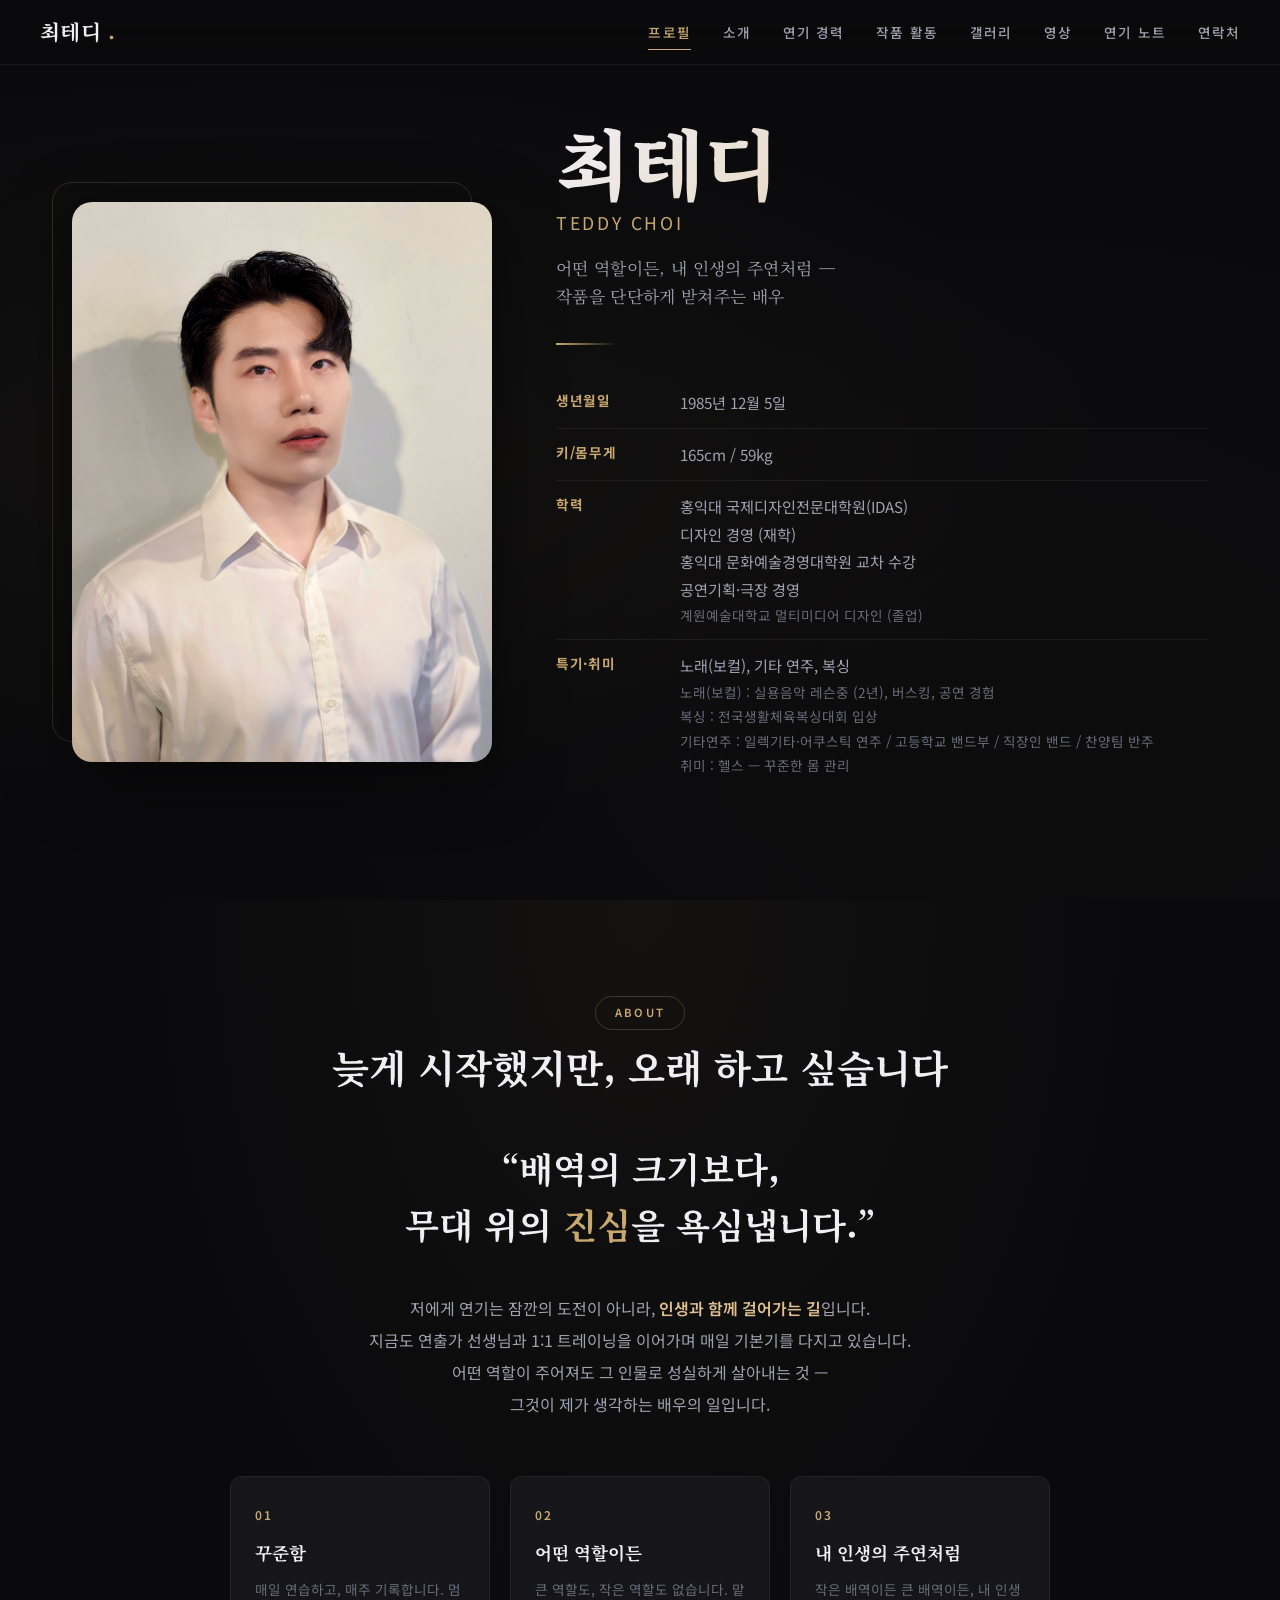
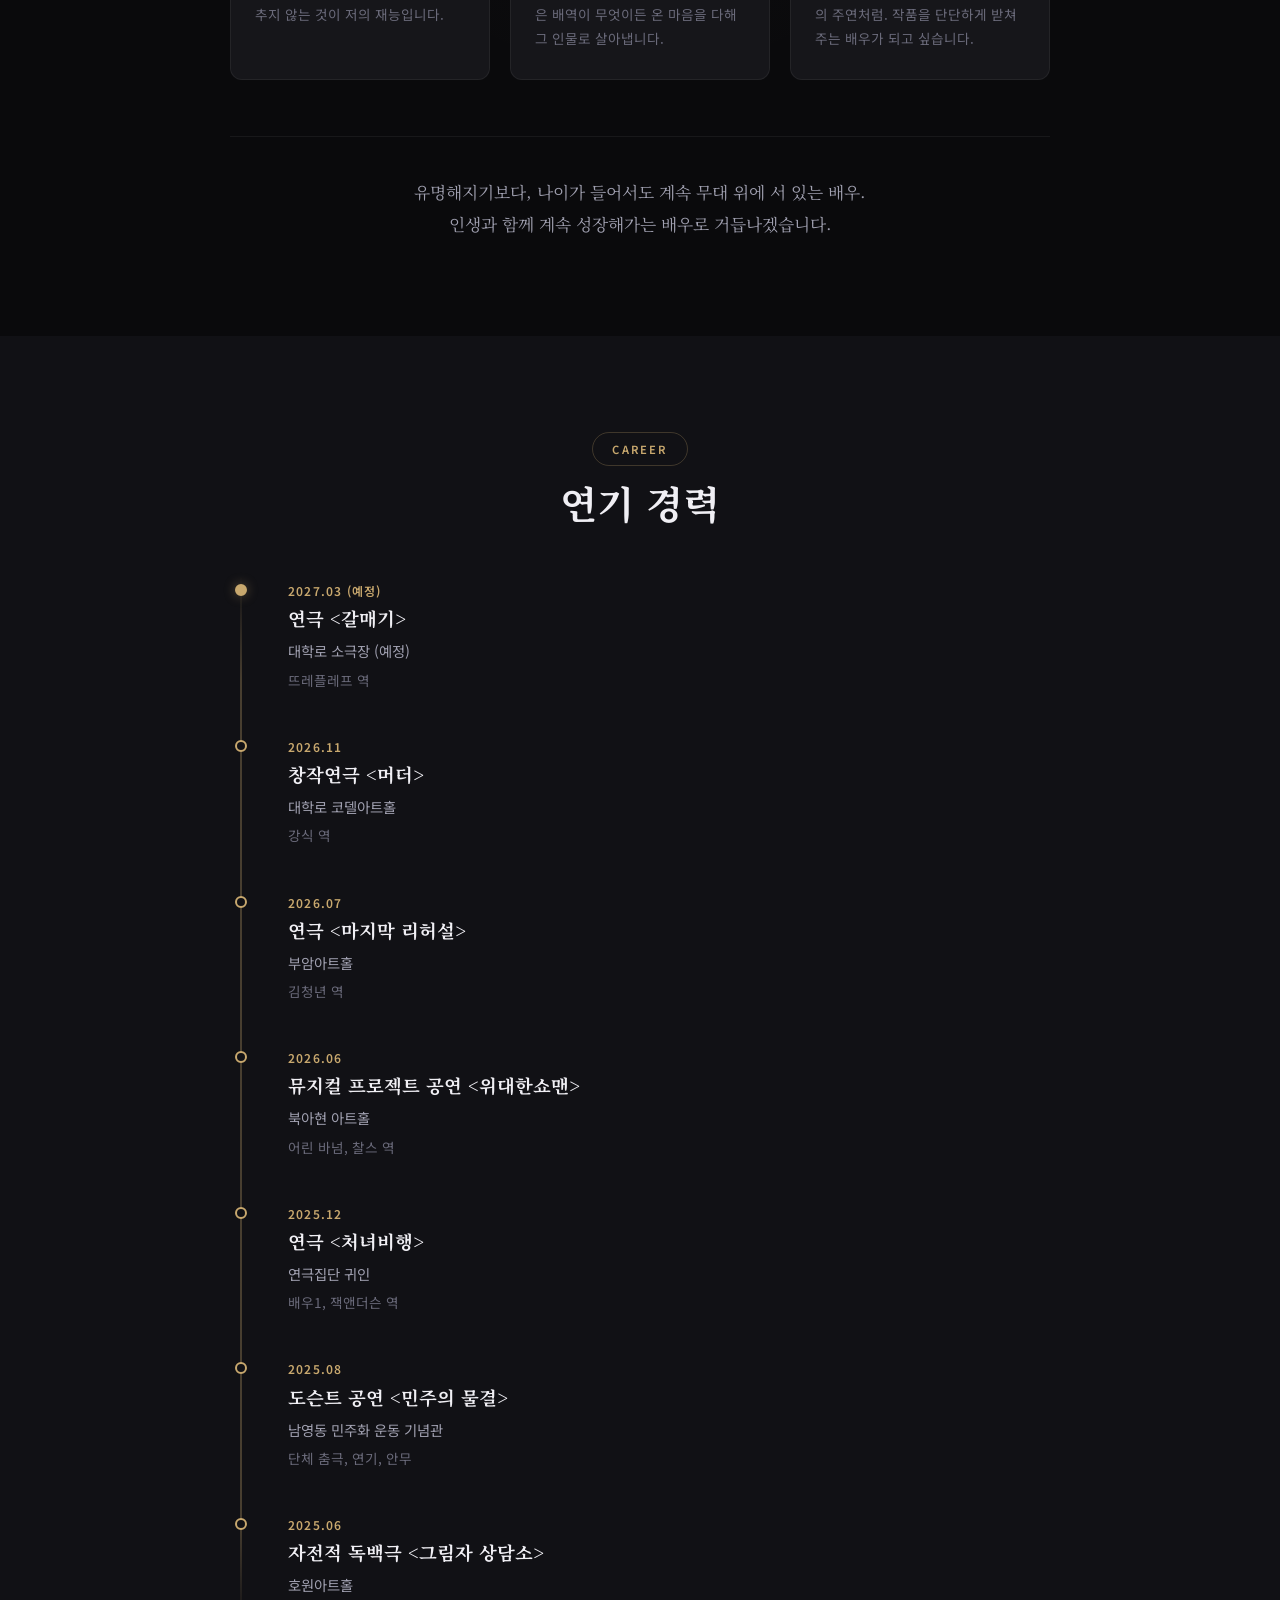
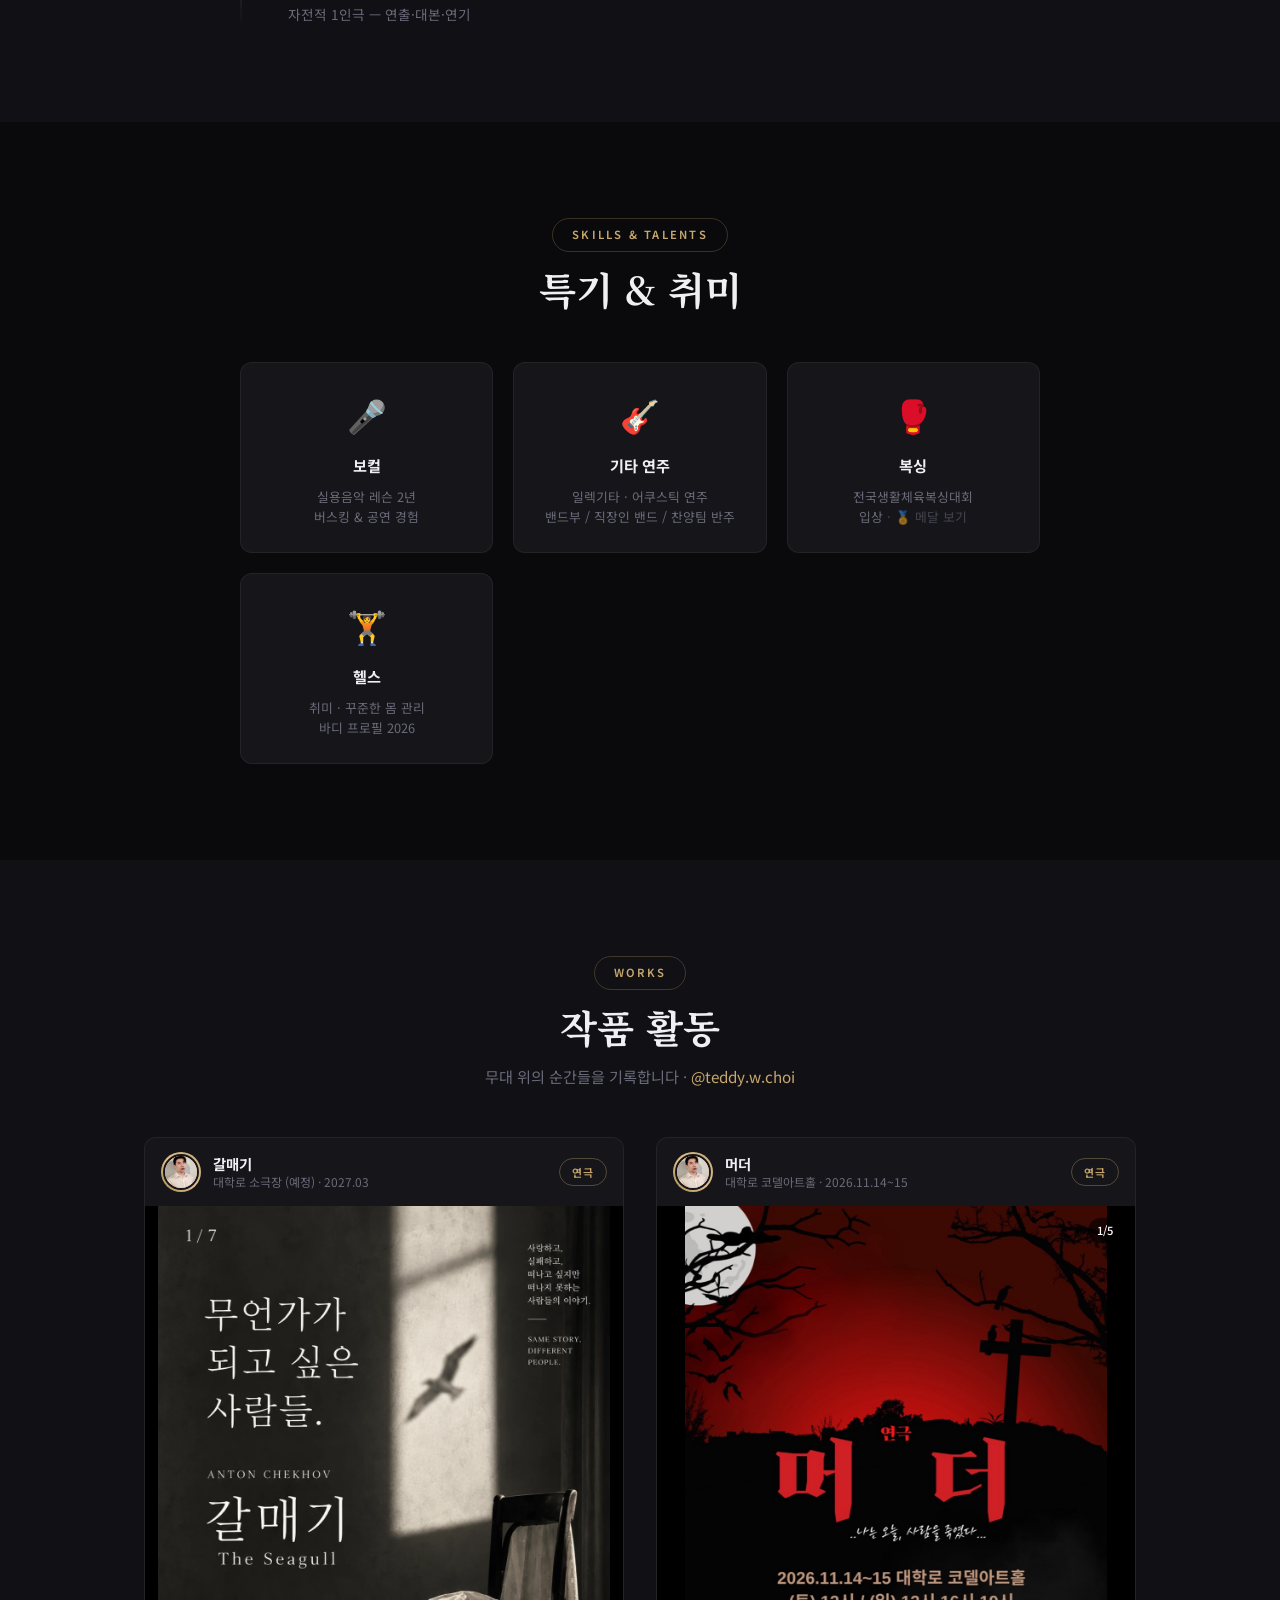
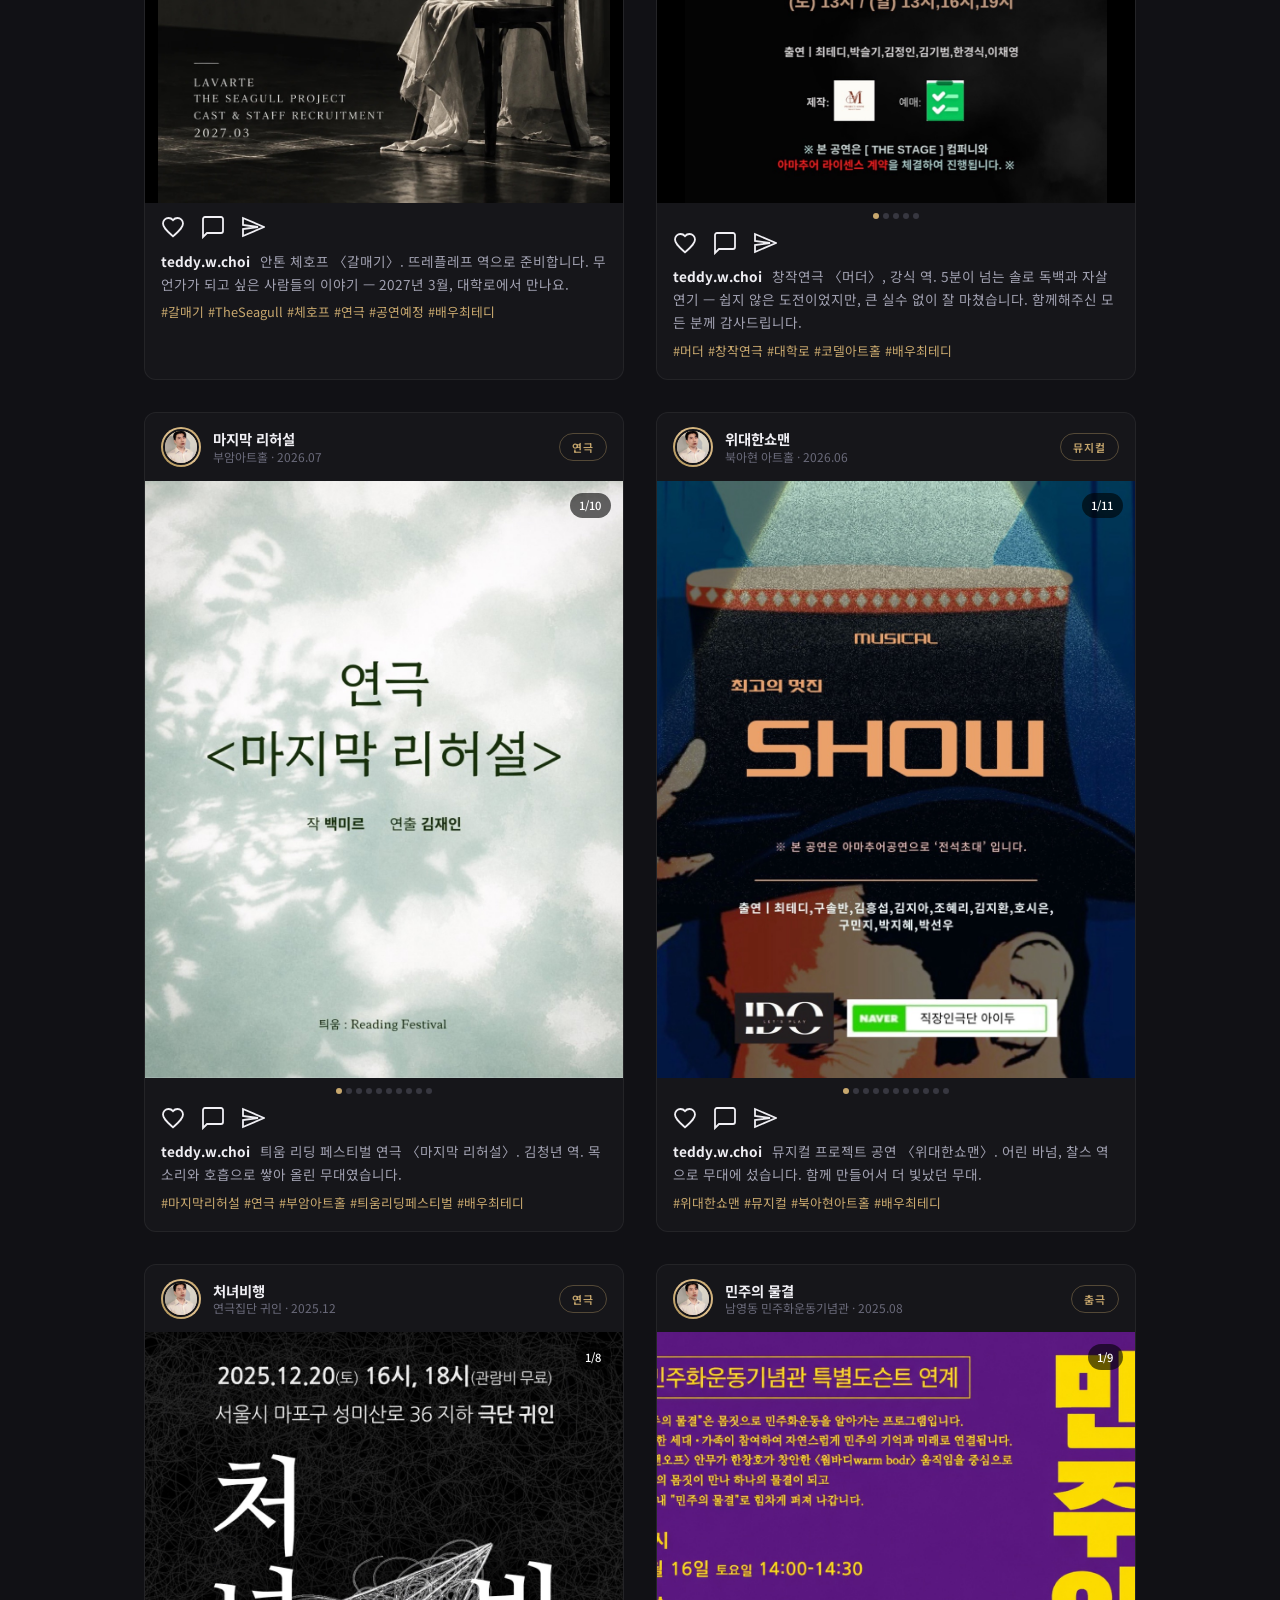
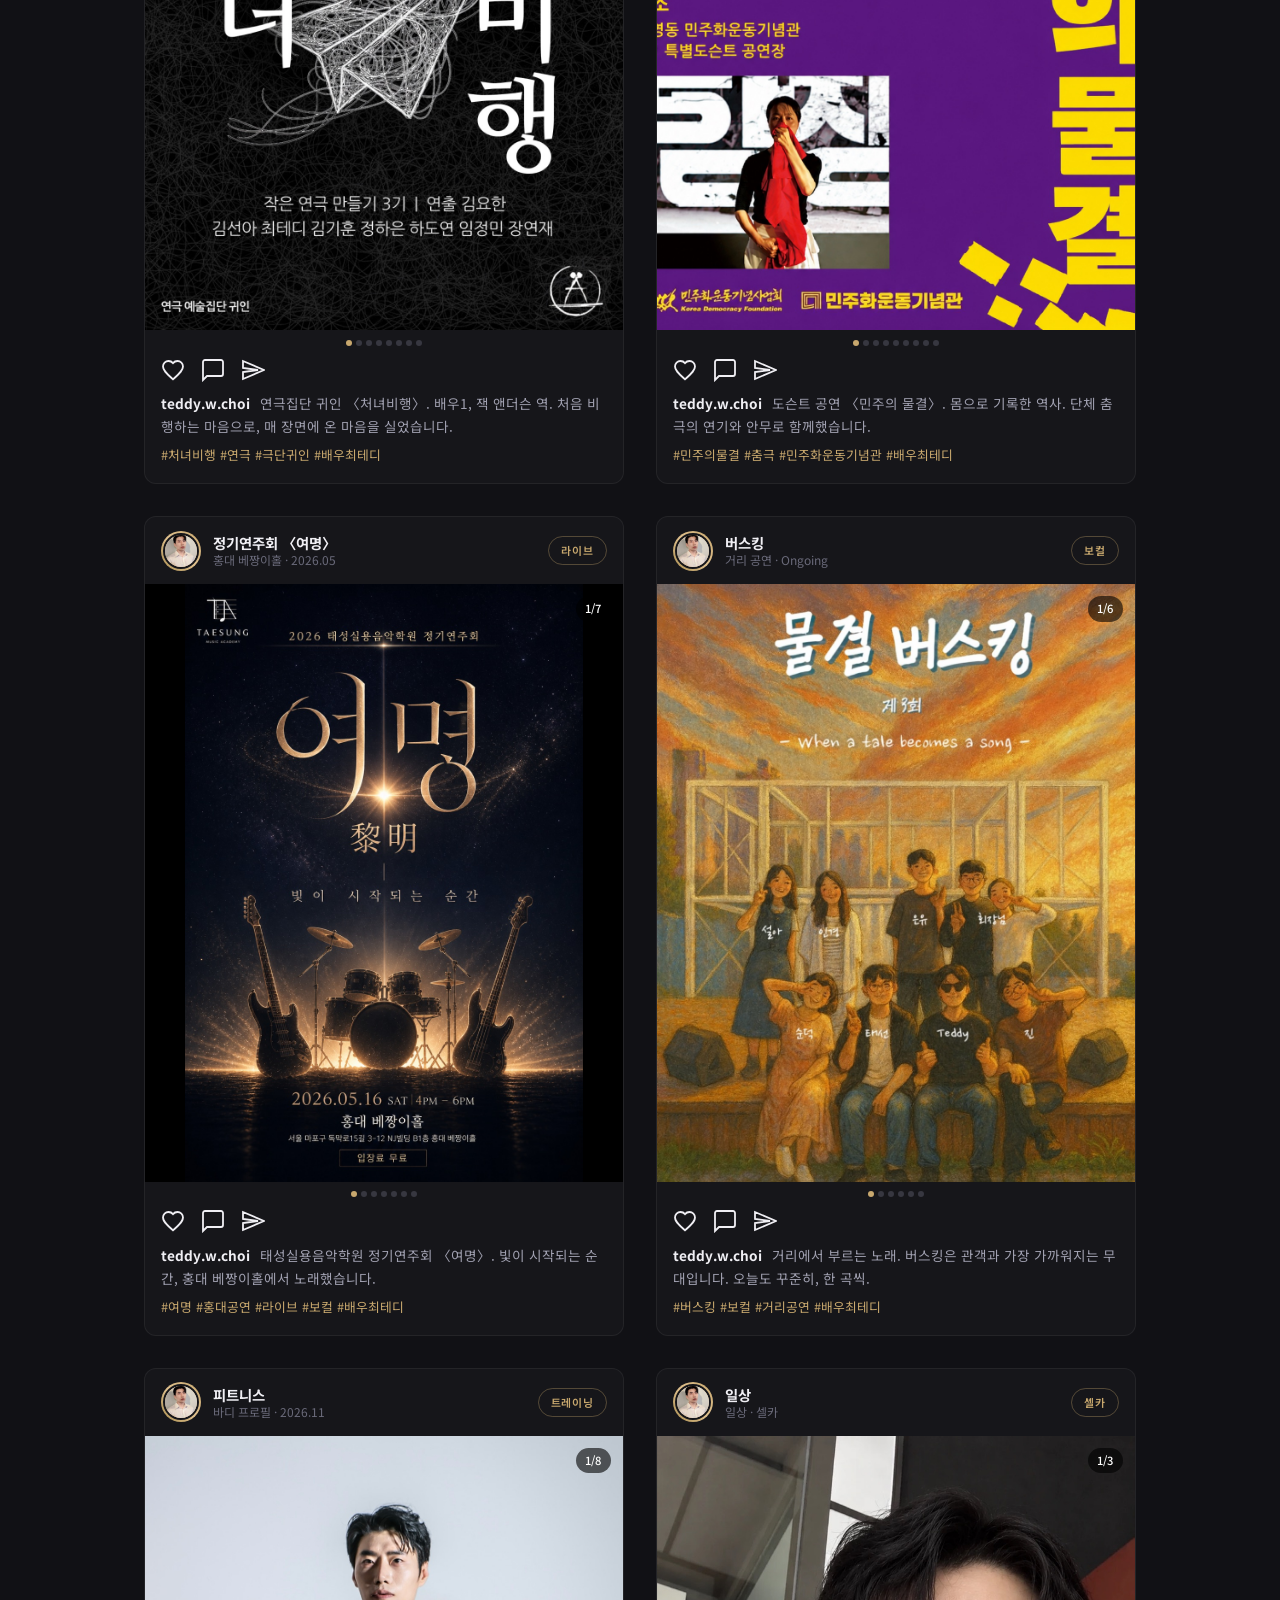
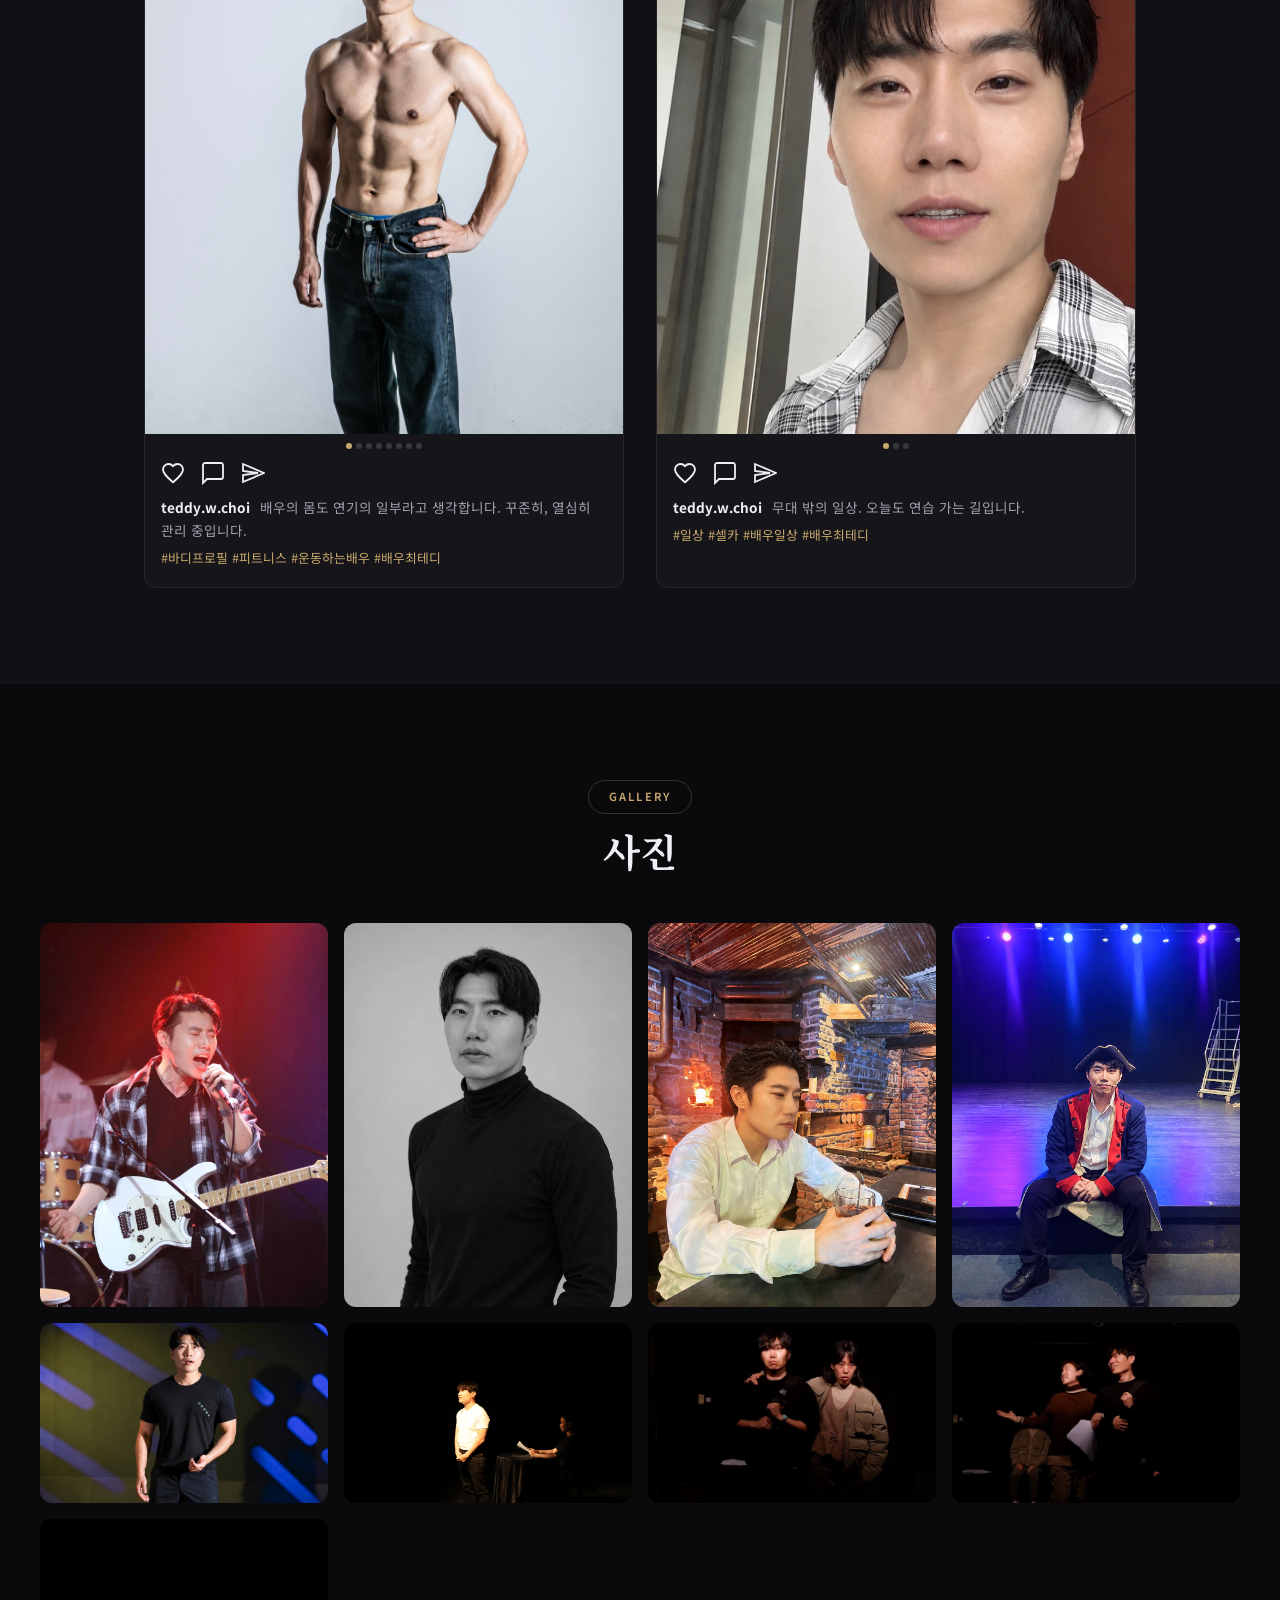
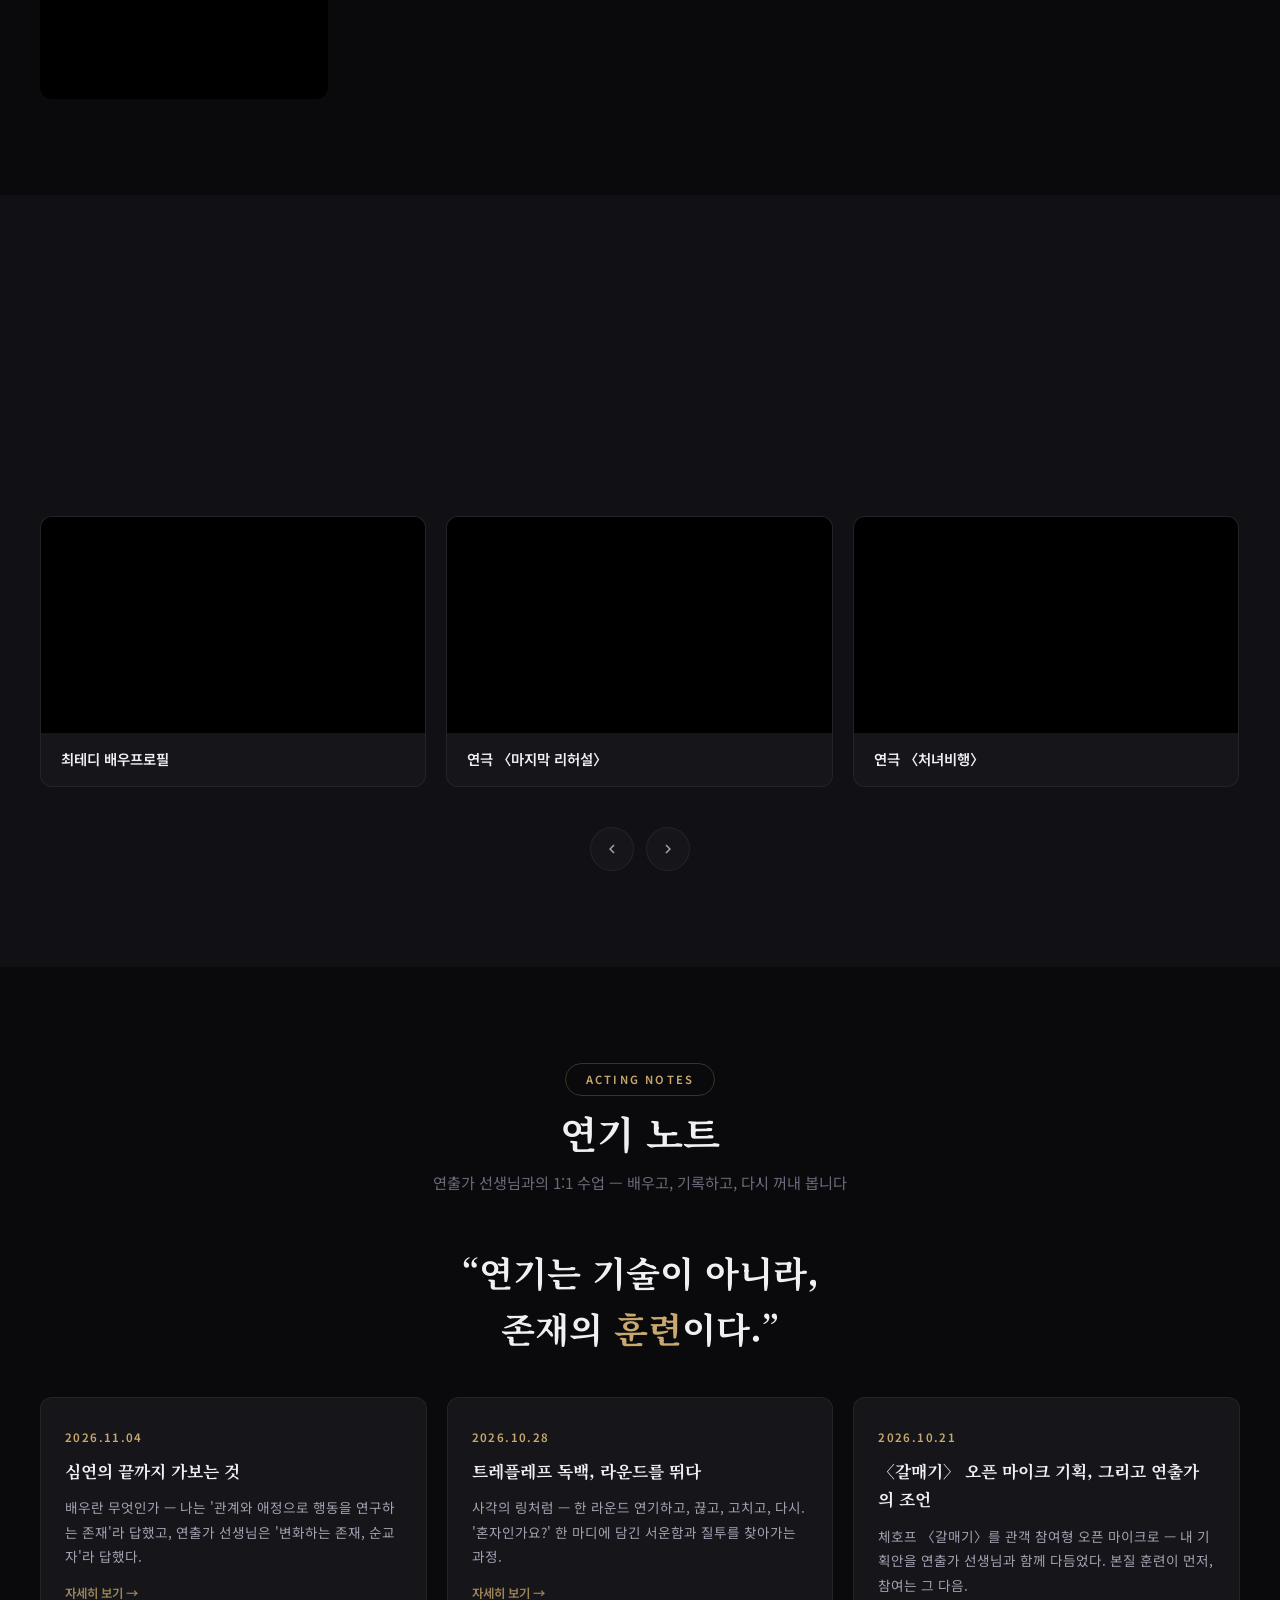
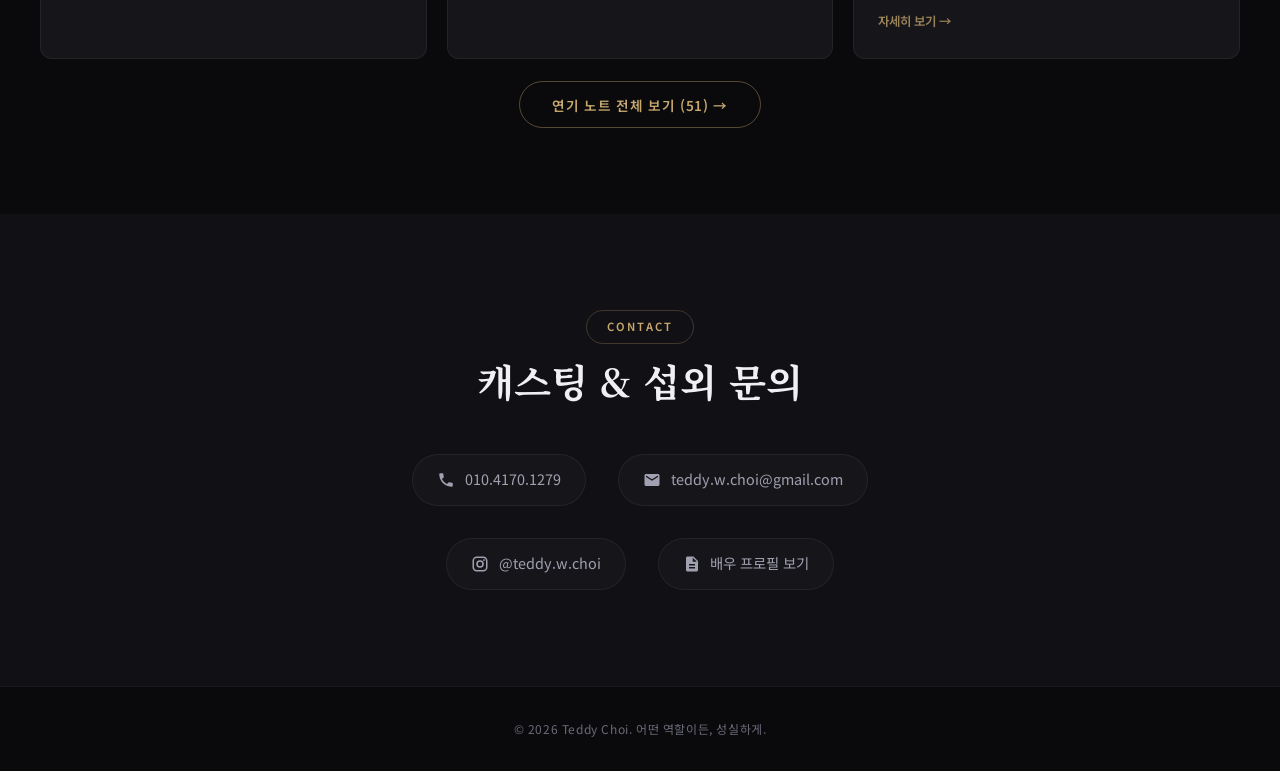
==== index.html @ 6b2cfb57 "Add training certificate to portfolio gallery" ====
<!DOCTYPE html>
<html lang="ko">
<head>
  <meta charset="UTF-8">
  <meta name="viewport" content="width=device-width, initial-scale=1.0">
  <title>최테디 | 배우 프로필 - Teddy Choi Actor</title>
  <meta name="description" content="배우 최테디(Teddy Choi)의 공식 프로필 웹사이트. 연기 경력, 포트폴리오, 프로필 사진 및 영상을 확인하세요.">
  <meta name="keywords" content="최테디, Teddy Choi, 배우, 연극, 뮤지컬, 배우 프로필">
  <meta property="og:title" content="최테디 | 배우 프로필">
  <meta property="og:description" content="배우 최테디의 공식 프로필 - 연기 경력 및 포트폴리오">
  <meta property="og:image" content="images/profile_main.jpeg">
  <meta property="og:type" content="website">

  <!-- Fonts -->
  <link rel="preconnect" href="https://fonts.googleapis.com">
  <link rel="preconnect" href="https://fonts.gstatic.com" crossorigin>
  <link href="https://fonts.googleapis.com/css2?family=Noto+Serif+KR:wght@400;700;900&family=Noto+Sans+KR:wght@300;400;500;700&display=swap" rel="stylesheet">

  <link rel="stylesheet" href="style.css?v=13">
</head>
<body>

  <!-- ===== Navigation ===== -->
  <nav class="nav" id="nav">
    <div class="nav-inner">
      <a href="#" class="nav-logo">최테디 <span>.</span></a>
      <ul class="nav-links" id="navLinks">
        <li><a href="#profile" class="active">프로필</a></li>
        <li><a href="#about">소개</a></li>
        <li><a href="#career">연기 경력</a></li>
        <li><a href="#works">작품 활동</a></li>
        <li><a href="#gallery">갤러리</a></li>
        <li><a href="#videos">영상</a></li>
        <li><a href="#notes">연기 노트</a></li>
        <li><a href="#contact">연락처</a></li>
      </ul>
      <button class="nav-mobile-toggle" id="navToggle" aria-label="메뉴 열기">
        <span></span>
        <span></span>
        <span></span>
      </button>
    </div>
  </nav>

  <!-- ===== Hero / Profile Section ===== -->
  <section class="hero" id="profile">
    <div class="hero-inner">
      <div class="hero-image-wrapper fade-in">
        <img src="images/profile_main.jpeg" alt="배우 최테디 프로필 사진" class="hero-image">
      </div>
      <div class="hero-content">
        <h1 class="hero-name-kr fade-in">최테디</h1>
        <p class="hero-name-en fade-in fade-in-delay-1">Teddy Choi</p>
        <p class="hero-tagline fade-in fade-in-delay-1">어떤 역할이든, 내 인생의 주연처럼 —<br>작품을 단단하게 받쳐주는 배우</p>
        <div class="hero-divider fade-in fade-in-delay-2"></div>

        <div class="profile-info fade-in fade-in-delay-2">
          <div class="profile-info-row">
            <span class="profile-info-label">생년월일</span>
            <span class="profile-info-value">1985년 12월 5일</span>
          </div>
          <div class="profile-info-row">
            <span class="profile-info-label">키/몸무게</span>
            <span class="profile-info-value">165cm / 59kg</span>
          </div>
          <div class="profile-info-row">
            <span class="profile-info-label">학력</span>
            <span class="profile-info-value">
              홍익대 국제디자인전문대학원(IDAS)<br>디자인 경영 (재학)<br>
              홍익대 문화예술경영대학원 교차 수강<br>공연기획·극장 경영
              <span class="sub">계원예술대학교 멀티미디어 디자인 (졸업)</span>
            </span>
          </div>
          <div class="profile-info-row">
            <span class="profile-info-label">특기·취미</span>
            <span class="profile-info-value">
              노래(보컬), 기타 연주, 복싱
              <span class="sub">노래(보컬) : 실용음악 레슨중 (2년), 버스킹, 공연 경험</span>
              <span class="sub">복싱 : 전국생활체육복싱대회 입상</span>
              <span class="sub">기타연주 : 일렉기타·어쿠스틱 연주 / 고등학교 밴드부 / 직장인 밴드 / 찬양팀 반주</span>
              <span class="sub">취미 : 헬스 — 꾸준한 몸 관리</span>
            </span>
          </div>
        </div>

        <div class="hero-contact fade-in fade-in-delay-3">
          <div class="hero-contact-item">
            <svg viewBox="0 0 24 24"><path d="M6.62 10.79c1.44 2.83 3.76 5.14 6.59 6.59l2.2-2.2c.27-.27.67-.36 1.02-.24 1.12.37 2.33.57 3.57.57.55 0 1 .45 1 1V20c0 .55-.45 1-1 1-9.39 0-17-7.61-17-17 0-.55.45-1 1-1h3.5c.55 0 1 .45 1 1 0 1.25.2 2.45.57 3.57.11.35.03.74-.25 1.02l-2.2 2.2z"/></svg>
            <span>010.4170.1279</span>
          </div>
          <div class="hero-contact-item">
            <svg viewBox="0 0 24 24"><path d="M20 4H4c-1.1 0-1.99.9-1.99 2L2 18c0 1.1.9 2 2 2h16c1.1 0 2-.9 2-2V6c0-1.1-.9-2-2-2zm0 4l-8 5-8-5V6l8 5 8-5v2z"/></svg>
            <span>teddy.w.choi@gmail.com</span>
          </div>
          <a href="https://www.instagram.com/teddy.w.choi/" target="_blank" rel="noopener" class="hero-contact-item" style="text-decoration:none;">
            <svg viewBox="0 0 24 24"><path d="M7.8 2h8.4C19.4 2 22 4.6 22 7.8v8.4a5.8 5.8 0 0 1-5.8 5.8H7.8C4.6 22 2 19.4 2 16.2V7.8A5.8 5.8 0 0 1 7.8 2m-.2 2A3.6 3.6 0 0 0 4 7.6v8.8C4 18.39 5.61 20 7.6 20h8.8a3.6 3.6 0 0 0 3.6-3.6V7.6C20 5.61 18.39 4 16.4 4H7.6m9.65 1.5a1.25 1.25 0 0 1 1.25 1.25A1.25 1.25 0 0 1 17.25 8 1.25 1.25 0 0 1 16 6.75a1.25 1.25 0 0 1 1.25-1.25M12 7a5 5 0 0 1 5 5 5 5 0 0 1-5 5 5 5 0 0 1-5-5 5 5 0 0 1 5-5m0 2a3 3 0 0 0-3 3 3 3 0 0 0 3 3 3 3 0 0 0 3-3 3 3 0 0 0-3-3z"/></svg>
            <span>@teddy.w.choi</span>
          </a>
          <a href="profile.html" target="_blank" rel="noopener" class="hero-contact-item" style="text-decoration:none;">
            <svg viewBox="0 0 24 24"><path d="M14 2H6c-1.1 0-1.99.9-1.99 2L4 20c0 1.1.89 2 1.99 2H18c1.1 0 2-.9 2-2V8l-6-6zm2 16H8v-2h8v2zm0-4H8v-2h8v2zm-3-5V3.5L18.5 9H13z"/></svg>
            <span>배우 프로필 보기</span>
          </a>
        </div>
      </div>
    </div>
  </section>

  <!-- ===== About Section ===== -->
  <section class="section about-section" id="about">
    <div class="section-header fade-in">
      <span class="section-label">About</span>
      <h2 class="section-title">늦게 시작했지만, 오래 하고 싶습니다</h2>
    </div>

    <div class="about-inner">
      <blockquote class="about-quote fade-in">
        “배역의 크기보다,<br>무대 위의 <em>진심</em>을 욕심냅니다.”
      </blockquote>

      <p class="about-text fade-in fade-in-delay-1">
        저에게 연기는 잠깐의 도전이 아니라, <strong>인생과 함께 걸어가는 길</strong>입니다.<br>
        지금도 연출가 선생님과 1:1 트레이닝을 이어가며 매일 기본기를 다지고 있습니다.<br>
        어떤 역할이 주어져도 그 인물로 성실하게 살아내는 것 —<br>
        그것이 제가 생각하는 배우의 일입니다.
      </p>

      <div class="about-values">
        <div class="about-value fade-in fade-in-delay-1">
          <span class="about-value-num">01</span>
          <h3 class="about-value-title">꾸준함</h3>
          <p class="about-value-desc">매일 연습하고, 매주 기록합니다. 멈추지 않는 것이 저의 재능입니다.</p>
        </div>
        <div class="about-value fade-in fade-in-delay-2">
          <span class="about-value-num">02</span>
          <h3 class="about-value-title">어떤 역할이든</h3>
          <p class="about-value-desc">큰 역할도, 작은 역할도 없습니다. 맡은 배역이 무엇이든 온 마음을 다해 그 인물로 살아냅니다.</p>
        </div>
        <div class="about-value fade-in fade-in-delay-3">
          <span class="about-value-num">03</span>
          <h3 class="about-value-title">내 인생의 주연처럼</h3>
          <p class="about-value-desc">작은 배역이든 큰 배역이든, 내 인생의 주연처럼. 작품을 단단하게 받쳐주는 배우가 되고 싶습니다.</p>
        </div>
      </div>

      <p class="about-closing fade-in fade-in-delay-3">
        유명해지기보다, 나이가 들어서도 계속 무대 위에 서 있는 배우.<br>
        인생과 함께 계속 성장해가는 배우로 거듭나겠습니다.
      </p>

    </div>
  </section>

  <!-- ===== Career Section ===== -->
  <section class="section career-section" id="career">
    <div class="section-header fade-in">
      <span class="section-label">Career</span>
      <h2 class="section-title">연기 경력</h2>
    </div>

    <!-- 경력 항목은 profile-data.js(PROFILE_DATA.career)에서 자동 렌더링 -->
    <div class="career-timeline" id="careerTimeline"></div>
  </section>

  <!-- ===== Skills Section ===== -->
  <section class="section skills-section" id="skills">
    <div class="section-header fade-in">
      <span class="section-label">Skills & Talents</span>
      <h2 class="section-title">특기 & 취미</h2>
    </div>

    <div class="skills-grid">
      <div class="skill-card fade-in">
        <div class="skill-icon">🎤</div>
        <div class="skill-name">보컬</div>
        <div class="skill-detail">실용음악 레슨 2년<br>버스킹 & 공연 경험</div>
      </div>
      <div class="skill-card fade-in fade-in-delay-1">
        <div class="skill-icon">🎸</div>
        <div class="skill-name">기타 연주</div>
        <div class="skill-detail">일렉기타 · 어쿠스틱 연주<br>밴드부 / 직장인 밴드 / 찬양팀 반주</div>
      </div>
      <div class="skill-card fade-in fade-in-delay-2" data-lightbox="images/boxing_medal.jpg" style="cursor: pointer;">
        <div class="skill-icon">🥊</div>
        <div class="skill-name">복싱</div>
        <div class="skill-detail">전국생활체육복싱대회<br>입상 <span style="opacity:0.55;">· 🏅 메달 보기</span></div>
      </div>
      <div class="skill-card fade-in fade-in-delay-3">
        <div class="skill-icon">🏋️</div>
        <div class="skill-name">헬스</div>
        <div class="skill-detail">취미 · 꾸준한 몸 관리<br>바디 프로필 2026</div>
      </div>
    </div>
  </section>

  <!-- ===== Works Section (Instagram-style feed) ===== -->
  <section class="section works-section" id="works">
    <div class="section-header fade-in">
      <span class="section-label">Works</span>
      <h2 class="section-title">작품 활동</h2>
      <p class="section-subtitle">무대 위의 순간들을 기록합니다 · <a href="https://www.instagram.com/teddy.w.choi/" target="_blank" rel="noopener">@teddy.w.choi</a></p>
    </div>

    <div class="works-feed" id="worksFeed">
      <!-- Instagram-style cards injected by JS -->
    </div>
  </section>

  <!-- ===== Gallery Section ===== -->
  <section class="section gallery-section" id="gallery">
    <div class="section-header fade-in">
      <span class="section-label">Gallery</span>
      <h2 class="section-title">사진</h2>
    </div>

    <div class="gallery-grid" id="galleryGrid">
      <!-- 세로형 사진 -->
      <div class="gallery-item portrait fade-in" data-src="images/band_live.jpg">
        <img src="images/band_live_tall.jpg" alt="밴드 공연 - 보컬" loading="lazy">
        <span class="gallery-item-label">밴드 공연</span>
      </div>
      <div class="gallery-item portrait fade-in fade-in-delay-1" data-src="images/portrait_bw.jpg">
        <img src="images/portrait_bw.jpg" alt="프로필 촬영 - 흑백" loading="lazy">
        <span class="gallery-item-label">프로필 촬영</span>
      </div>
      <div class="gallery-item portrait fade-in fade-in-delay-2" data-src="images/portrait_bar.jpeg">
        <img src="images/portrait_bar.jpeg" alt="컨셉 촬영" loading="lazy">
        <span class="gallery-item-label">컨셉 촬영</span>
      </div>
      <div class="gallery-item portrait fade-in fade-in-delay-3" data-src="images/musical_costume.jpeg">
        <img src="images/musical_costume.jpeg" alt="위대한쇼맨 - 뮤지컬 의상" loading="lazy">
        <span class="gallery-item-label">위대한쇼맨</span>
      </div>
      <!-- 가로형 사진 -->
      <div class="gallery-item landscape fade-in" data-src="images/stage_performance1.jpeg">
        <img src="images/stage_performance1.jpeg" alt="민주의 물결 - 무대 공연" loading="lazy">
        <span class="gallery-item-label">민주의 물결</span>
      </div>
      <div class="gallery-item landscape fade-in fade-in-delay-1" data-src="images/stage_monologue.jpeg">
        <img src="images/stage_monologue.jpeg" alt="그림자 상담소 - 독백극" loading="lazy">
        <span class="gallery-item-label">그림자 상담소</span>
      </div>
      <div class="gallery-item landscape fade-in fade-in-delay-2" data-src="images/stage_play1.jpeg">
        <img src="images/stage_play1.jpeg" alt="처녀비행 - 연극" loading="lazy">
        <span class="gallery-item-label">처녀비행</span>
      </div>
      <div class="gallery-item landscape fade-in fade-in-delay-3" data-src="images/stage_duo.jpeg">
        <img src="images/stage_duo.jpeg" alt="무대 공연 듀오" loading="lazy">
        <span class="gallery-item-label">무대 공연</span>
      </div>
      <div class="gallery-item landscape fade-in" data-src="images/training-basic-certificate.jpg">
        <img src="images/training-basic-certificate.jpg" alt="청춘웨이트 웨이트 트레이닝 베이직 과정 수료증" loading="lazy">
        <span class="gallery-item-label">웨이트 트레이닝 베이직 수료 · 2026.11.21</span>
      </div>
    </div>
  </section>

  <!-- Lightbox -->
  <div class="lightbox" id="lightbox">
    <button class="lightbox-close" id="lightboxClose" aria-label="닫기">✕</button>
    <img src="" alt="확대 보기" id="lightboxImg">
  </div>

  <!-- ===== Video Section ===== -->
  <section class="section video-section" id="videos">
    <div class="section-header fade-in">
      <span class="section-label">Showreel</span>
      <h2 class="section-title">영상</h2>
    </div>

    <div class="video-filters fade-in" id="videoFilters">
      <button class="video-filter active" data-filter="all">전체</button>
      <button class="video-filter" data-filter="performance">무대</button>
      <button class="video-filter" data-filter="song">음악</button>
      <button class="video-filter" data-filter="monologue">모놀로그</button>
    </div>

    <div class="video-slider-wrapper">
      <div class="video-slider" id="videoSlider">
        <!-- Videos will be injected by JS -->
      </div>
      <div class="slider-nav">
        <button class="slider-btn" id="sliderPrev" aria-label="이전">
          <svg viewBox="0 0 24 24"><path d="M15.41 7.41L14 6l-6 6 6 6 1.41-1.41L10.83 12z"/></svg>
        </button>
        <button class="slider-btn" id="sliderNext" aria-label="다음">
          <svg viewBox="0 0 24 24"><path d="M10 6L8.59 7.41 13.17 12l-4.58 4.59L10 18l6-6z"/></svg>
        </button>
      </div>
    </div>
  </section>

  <!-- Video Modal -->
  <div class="video-modal" id="videoModal">
    <button class="video-modal-close" id="videoModalClose" aria-label="닫기">✕</button>
    <div class="video-modal-inner" id="videoModalInner">
      <!-- iframe injected by JS -->
    </div>
  </div>

  <!-- ===== Acting Notes Preview Section ===== -->
  <section class="section notes-section notes-preview" id="notes">
    <div class="section-header fade-in">
      <span class="section-label">Acting Notes</span>
      <h2 class="section-title">연기 노트</h2>
      <p class="section-subtitle">연출가 선생님과의 1:1 수업 — 배우고, 기록하고, 다시 꺼내 봅니다</p>
    </div>

    <div class="notes-inner">
      <blockquote class="notes-quote fade-in">“연기는 기술이 아니라,<br>존재의 <em>훈련</em>이다.”</blockquote>

      <div class="notes-grid" id="notesPreviewGrid">
        <!-- 최신 노트 3개가 notes-data.js 기준으로 자동 렌더링됩니다 -->
      </div>

      <div class="notes-more-wrap fade-in">
        <a href="notes.html" class="notes-more-btn" id="notesMoreLink">연기 노트 전체 보기 →</a>
      </div>
    </div>
  </section>

  <!-- ===== Contact Section ===== -->
  <section class="section contact-section" id="contact">
    <div class="section-header fade-in">
      <span class="section-label">Contact</span>
      <h2 class="section-title">캐스팅 & 섭외 문의</h2>
    </div>

    <div class="contact-inner fade-in fade-in-delay-1">
      <div class="contact-links">
        <a href="tel:01041701279" class="contact-link">
          <svg viewBox="0 0 24 24"><path d="M6.62 10.79c1.44 2.83 3.76 5.14 6.59 6.59l2.2-2.2c.27-.27.67-.36 1.02-.24 1.12.37 2.33.57 3.57.57.55 0 1 .45 1 1V20c0 .55-.45 1-1 1-9.39 0-17-7.61-17-17 0-.55.45-1 1-1h3.5c.55 0 1 .45 1 1 0 1.25.2 2.45.57 3.57.11.35.03.74-.25 1.02l-2.2 2.2z"/></svg>
          010.4170.1279
        </a>
        <a href="mailto:teddy.w.choi@gmail.com" class="contact-link">
          <svg viewBox="0 0 24 24"><path d="M20 4H4c-1.1 0-1.99.9-1.99 2L2 18c0 1.1.9 2 2 2h16c1.1 0 2-.9 2-2V6c0-1.1-.9-2-2-2zm0 4l-8 5-8-5V6l8 5 8-5v2z"/></svg>
          teddy.w.choi@gmail.com
        </a>
        <a href="https://www.instagram.com/teddy.w.choi/" target="_blank" rel="noopener" class="contact-link">
          <svg viewBox="0 0 24 24"><path d="M7.8 2h8.4C19.4 2 22 4.6 22 7.8v8.4a5.8 5.8 0 0 1-5.8 5.8H7.8C4.6 22 2 19.4 2 16.2V7.8A5.8 5.8 0 0 1 7.8 2m-.2 2A3.6 3.6 0 0 0 4 7.6v8.8C4 18.39 5.61 20 7.6 20h8.8a3.6 3.6 0 0 0 3.6-3.6V7.6C20 5.61 18.39 4 16.4 4H7.6m9.65 1.5a1.25 1.25 0 0 1 1.25 1.25A1.25 1.25 0 0 1 17.25 8 1.25 1.25 0 0 1 16 6.75a1.25 1.25 0 0 1 1.25-1.25M12 7a5 5 0 0 1 5 5 5 5 0 0 1-5 5 5 5 0 0 1-5-5 5 5 0 0 1 5-5m0 2a3 3 0 0 0-3 3 3 3 0 0 0 3 3 3 3 0 0 0 3-3 3 3 0 0 0-3-3z"/></svg>
          @teddy.w.choi
        </a>
        <a href="profile.html" target="_blank" rel="noopener" class="contact-link">
          <svg viewBox="0 0 24 24"><path d="M14 2H6c-1.1 0-1.99.9-1.99 2L4 20c0 1.1.89 2 1.99 2H18c1.1 0 2-.9 2-2V8l-6-6zm2 16H8v-2h8v2zm0-4H8v-2h8v2zm-3-5V3.5L18.5 9H13z"/></svg>
          배우 프로필 보기
        </a>
      </div>
    </div>
  </section>

  <!-- ===== Footer ===== -->
  <footer class="footer">
    <p class="footer-text">© 2026 Teddy Choi. 어떤 역할이든, 성실하게.</p>
  </footer>

  <script src="notes-data.js?v=9"></script>
  <script src="profile-data.js?v=8"></script>
  <script src="script.js?v=41"></script>
</body>
</html>
---- style.css ----
/* ===== Design Tokens ===== */
:root {
  --color-bg: #0a0a0c;
  --color-bg-elevated: #111115;
  --color-bg-card: #16161a;
  --color-bg-glass: rgba(22, 22, 26, 0.7);
  --color-surface: #1c1c22;
  --color-border: rgba(255, 255, 255, 0.06);
  --color-border-hover: rgba(255, 255, 255, 0.12);

  --color-text-primary: #f0eff4;
  --color-text-secondary: #a0a0b0;
  --color-text-muted: #6a6a7a;

  --color-accent: #c8a86e;
  --color-accent-light: #dfc08e;
  --color-accent-dark: #a88c4e;
  --color-accent-glow: rgba(200, 168, 110, 0.15);

  --font-display: 'Noto Serif KR', serif;
  --font-body: 'Pretendard', 'Noto Sans KR', -apple-system, sans-serif;
  --font-mono: 'JetBrains Mono', monospace;

  --radius-sm: 6px;
  --radius-md: 12px;
  --radius-lg: 20px;
  --radius-xl: 28px;

  --shadow-sm: 0 2px 8px rgba(0, 0, 0, 0.3);
  --shadow-md: 0 8px 32px rgba(0, 0, 0, 0.4);
  --shadow-lg: 0 16px 64px rgba(0, 0, 0, 0.5);
  --shadow-glow: 0 0 40px rgba(200, 168, 110, 0.08);

  --transition-fast: 0.2s cubic-bezier(0.4, 0, 0.2, 1);
  --transition-medium: 0.4s cubic-bezier(0.4, 0, 0.2, 1);
  --transition-slow: 0.6s cubic-bezier(0.4, 0, 0.2, 1);

  --max-width: 1200px;
}

/* ===== Reset & Base ===== */
*, *::before, *::after {
  margin: 0;
  padding: 0;
  box-sizing: border-box;
}

html {
  scroll-behavior: smooth;
  font-size: 16px;
}

body {
  font-family: var(--font-body);
  background: var(--color-bg);
  color: var(--color-text-primary);
  line-height: 1.7;
  overflow-x: hidden;
  -webkit-font-smoothing: antialiased;
  -moz-osx-font-smoothing: grayscale;
}

img {
  max-width: 100%;
  display: block;
}

a {
  color: var(--color-accent);
  text-decoration: none;
  transition: color var(--transition-fast);
}

a:hover {
  color: var(--color-accent-light);
}

/* ===== Scrollbar ===== */
::-webkit-scrollbar {
  width: 6px;
}
::-webkit-scrollbar-track {
  background: var(--color-bg);
}
::-webkit-scrollbar-thumb {
  background: var(--color-accent-dark);
  border-radius: 3px;
}

/* ===== Navigation ===== */
.nav {
  position: fixed;
  top: 0;
  left: 0;
  right: 0;
  z-index: 1000;
  padding: 0 2rem;
  backdrop-filter: blur(20px);
  -webkit-backdrop-filter: blur(20px);
  background: rgba(10, 10, 12, 0.8);
  border-bottom: 1px solid var(--color-border);
  transition: all var(--transition-medium);
}

.nav.scrolled {
  padding: 0 2rem;
  background: rgba(10, 10, 12, 0.95);
}

.nav-inner {
  max-width: var(--max-width);
  margin: 0 auto;
  display: flex;
  justify-content: space-between;
  align-items: center;
  height: 64px;
}

.nav-logo {
  font-family: var(--font-display);
  font-size: 1.3rem;
  font-weight: 700;
  color: var(--color-text-primary);
  letter-spacing: 0.02em;
}

.nav-logo span {
  color: var(--color-accent);
}

.nav-links {
  display: flex;
  gap: 2rem;
  list-style: none;
}

.nav-links a {
  color: var(--color-text-secondary);
  font-size: 0.85rem;
  font-weight: 500;
  letter-spacing: 0.08em;
  text-transform: uppercase;
  position: relative;
  padding: 0.5rem 0;
}

.nav-links a::after {
  content: '';
  position: absolute;
  bottom: 0;
  left: 0;
  width: 0;
  height: 1.5px;
  background: var(--color-accent);
  transition: width var(--transition-medium);
}

.nav-links a:hover,
.nav-links a.active {
  color: var(--color-accent);
}

.nav-links a:hover::after,
.nav-links a.active::after {
  width: 100%;
}

.nav-mobile-toggle {
  display: none;
  flex-direction: column;
  gap: 5px;
  cursor: pointer;
  background: none;
  border: none;
  padding: 4px;
}

.nav-mobile-toggle span {
  display: block;
  width: 22px;
  height: 2px;
  background: var(--color-text-primary);
  border-radius: 2px;
  transition: all var(--transition-fast);
}

/* ===== Hero Section ===== */
.hero {
  min-height: 100vh;
  display: flex;
  align-items: center;
  position: relative;
  overflow: hidden;
  padding-top: 64px;
}

.hero::before {
  content: '';
  position: absolute;
  inset: 0;
  background:
    radial-gradient(ellipse at 20% 50%, rgba(200, 168, 110, 0.05) 0%, transparent 60%),
    radial-gradient(ellipse at 80% 80%, rgba(100, 80, 50, 0.04) 0%, transparent 50%);
  pointer-events: none;
}

.hero-inner {
  max-width: var(--max-width);
  margin: 0 auto;
  padding: 2rem;
  display: grid;
  grid-template-columns: 420px 1fr;
  gap: 4rem;
  align-items: center;
  width: 100%;
}

.hero-image-wrapper {
  position: relative;
}

.hero-image-wrapper::before {
  content: '';
  position: absolute;
  top: -20px;
  left: -20px;
  right: 20px;
  bottom: 20px;
  border: 1px solid var(--color-accent);
  opacity: 0.2;
  border-radius: var(--radius-lg);
}

.hero-image {
  width: 100%;
  aspect-ratio: 3/4;
  object-fit: cover;
  border-radius: var(--radius-lg);
  box-shadow: var(--shadow-lg);
  position: relative;
  z-index: 1;
}

.hero-content {
  position: relative;
}

.hero-name-kr {
  font-family: var(--font-display);
  font-size: clamp(3rem, 6vw, 5rem);
  font-weight: 900;
  line-height: 1.1;
  margin-bottom: 0.25rem;
  background: linear-gradient(135deg, var(--color-text-primary) 0%, var(--color-accent-light) 100%);
  -webkit-background-clip: text;
  -webkit-text-fill-color: transparent;
  background-clip: text;
}

.hero-name-en {
  font-family: var(--font-body);
  font-size: 1.1rem;
  font-weight: 400;
  color: var(--color-accent);
  letter-spacing: 0.15em;
  text-transform: uppercase;
  margin-bottom: 2.5rem;
}

.hero-divider {
  width: 60px;
  height: 2px;
  background: linear-gradient(90deg, var(--color-accent), transparent);
  margin-bottom: 2rem;
}

/* ===== Profile Info Table ===== */
.profile-info {
  display: grid;
  gap: 0;
}

.profile-info-row {
  display: grid;
  grid-template-columns: 100px 1fr;
  gap: 1.5rem;
  padding: 0.75rem 0;
  border-bottom: 1px solid var(--color-border);
  align-items: start;
}

.profile-info-row:last-child {
  border-bottom: none;
}

.profile-info-label {
  font-size: 0.85rem;
  font-weight: 700;
  color: var(--color-accent);
  letter-spacing: 0.05em;
  white-space: nowrap;
}

.profile-info-value {
  font-size: 0.95rem;
  color: var(--color-text-secondary);
  line-height: 1.8;
}

.profile-info-value .sub {
  display: block;
  font-size: 0.85rem;
  color: var(--color-text-muted);
}

.hero-contact {
  display: flex;
  gap: 1.5rem;
  margin-top: 2rem;
  flex-wrap: wrap;
}

.hero-contact-item {
  display: flex;
  align-items: center;
  gap: 0.5rem;
  color: var(--color-text-muted);
  font-size: 0.85rem;
}

.hero-contact-item svg {
  width: 16px;
  height: 16px;
  fill: var(--color-accent);
  flex-shrink: 0;
}

.hero-tagline {
  font-family: var(--font-display);
  font-size: 1.05rem;
  font-weight: 400;
  color: var(--color-text-secondary);
  line-height: 1.7;
  margin: -1.5rem 0 2rem;
  letter-spacing: 0.02em;
}

/* ===== Section Common ===== */
.section {
  padding: 6rem 2rem;
  position: relative;
}

.section-header {
  max-width: var(--max-width);
  margin: 0 auto 3rem;
  text-align: center;
}

.section-label {
  display: inline-block;
  font-size: 0.7rem;
  font-weight: 600;
  letter-spacing: 0.2em;
  text-transform: uppercase;
  color: var(--color-accent);
  margin-bottom: 0.75rem;
  padding: 0.4rem 1.2rem;
  border: 1px solid rgba(200, 168, 110, 0.25);
  border-radius: 50px;
}

.section-title {
  font-family: var(--font-display);
  font-size: clamp(1.8rem, 3vw, 2.5rem);
  font-weight: 700;
  line-height: 1.3;
}

.section-subtitle {
  font-size: 0.95rem;
  color: var(--color-text-muted);
  margin-top: 0.75rem;
  max-width: 600px;
  margin-left: auto;
  margin-right: auto;
}

/* ===== About Section ===== */
.about-section {
  background: var(--color-bg);
  position: relative;
  overflow: hidden;
}

.about-section::before {
  content: '';
  position: absolute;
  inset: 0;
  background: radial-gradient(ellipse at 50% 0%, rgba(200, 168, 110, 0.05) 0%, transparent 55%);
  pointer-events: none;
}

.about-inner {
  max-width: 820px;
  margin: 0 auto;
  text-align: center;
  position: relative;
}

.about-quote {
  font-family: var(--font-display);
  font-size: clamp(1.5rem, 3.2vw, 2.2rem);
  font-weight: 700;
  line-height: 1.6;
  margin: 1rem 0 2.5rem;
  color: var(--color-text-primary);
}

.about-quote em {
  font-style: normal;
  color: var(--color-accent);
}

.about-text {
  font-size: 1rem;
  color: var(--color-text-secondary);
  line-height: 2;
  margin-bottom: 3.5rem;
}

.about-text strong {
  color: var(--color-accent-light);
  font-weight: 600;
}

.about-values {
  display: grid;
  grid-template-columns: repeat(3, 1fr);
  gap: 1.25rem;
  margin-bottom: 3.5rem;
  text-align: left;
}

.about-value {
  background: var(--color-bg-card);
  border: 1px solid var(--color-border);
  border-radius: var(--radius-md);
  padding: 1.75rem 1.5rem;
  transition: all var(--transition-medium);
}

.about-value:hover {
  border-color: var(--color-accent);
  transform: translateY(-3px);
  box-shadow: var(--shadow-glow);
}

.about-value-num {
  display: block;
  font-size: 0.75rem;
  font-weight: 600;
  letter-spacing: 0.2em;
  color: var(--color-accent);
  margin-bottom: 0.75rem;
}

.about-value-title {
  font-family: var(--font-display);
  font-size: 1.1rem;
  font-weight: 700;
  margin-bottom: 0.6rem;
}

.about-value-desc {
  font-size: 0.85rem;
  color: var(--color-text-muted);
  line-height: 1.8;
}

.about-closing {
  font-family: var(--font-display);
  font-size: 1.05rem;
  color: var(--color-text-secondary);
  line-height: 1.9;
  padding-top: 2.5rem;
  border-top: 1px solid var(--color-border);
}

/* ===== Acting Notes Section ===== */
.notes-section {
  background: var(--color-bg-elevated);
}

.notes-inner {
  max-width: var(--max-width);
  margin: 0 auto;
}

.notes-philosophy {
  max-width: 820px;
  margin: 0 auto 3.5rem;
  text-align: center;
}

.notes-quote {
  font-family: var(--font-display);
  font-size: clamp(1.5rem, 3.2vw, 2.2rem);
  font-weight: 700;
  line-height: 1.6;
  margin: 1rem 0 1.5rem;
}

.notes-quote em {
  font-style: normal;
  color: var(--color-accent);
}

.notes-philosophy-text {
  font-size: 0.95rem;
  color: var(--color-text-muted);
  margin-bottom: 2.5rem;
}

.notes-pillars {
  grid-template-columns: repeat(4, 1fr);
  margin-bottom: 0;
}

.notes-grid {
  display: grid;
  grid-template-columns: repeat(auto-fill, minmax(300px, 1fr));
  gap: 1.25rem;
}

.note-card {
  background: var(--color-bg-card);
  border: 1px solid var(--color-border);
  border-radius: var(--radius-md);
  padding: 1.5rem;
  transition: all var(--transition-medium);
}

.note-card:hover {
  border-color: var(--color-accent);
  transform: translateY(-3px);
  box-shadow: var(--shadow-glow);
}

.note-card.note-hidden {
  display: none;
}

.note-date {
  display: inline-block;
  font-size: 0.72rem;
  font-weight: 600;
  letter-spacing: 0.12em;
  color: var(--color-accent);
  margin-bottom: 0.6rem;
}

.note-title {
  font-family: var(--font-display);
  font-size: 1.05rem;
  font-weight: 700;
  margin-bottom: 0.6rem;
}

.note-summary {
  font-size: 0.85rem;
  color: var(--color-text-secondary);
  line-height: 1.8;
}

.note-quote {
  margin-top: 0.9rem;
  padding-left: 0.9rem;
  border-left: 2px solid var(--color-accent);
  font-size: 0.82rem;
  font-style: italic;
  color: var(--color-accent-light);
  line-height: 1.7;
}

.notes-more-wrap {
  text-align: center;
  margin-top: 2rem;
}

.notes-more-btn {
  background: none;
  border: 1px solid rgba(200, 168, 110, 0.4);
  color: var(--color-accent);
  font-family: var(--font-body);
  font-size: 0.85rem;
  font-weight: 600;
  letter-spacing: 0.05em;
  padding: 0.8rem 2rem;
  border-radius: 50px;
  cursor: pointer;
  transition: all var(--transition-medium);
}

.notes-more-btn:hover {
  background: var(--color-accent);
  color: var(--color-bg);
}

/* Notes preview on main page */
.notes-preview {
  background: var(--color-bg);
}

.notes-preview .notes-quote {
  text-align: center;
  margin: 0 auto 2.5rem;
  max-width: 700px;
}

a.note-card {
  display: block;
  color: inherit;
}

a.note-card:hover {
  color: inherit;
}

/* Notes standalone page */
.notes-page {
  padding-top: calc(64px + 4rem);
  min-height: 100vh;
}

.note-card {
  cursor: pointer;
  position: relative;
}

.note-open {
  display: inline-block;
  margin-top: 0.9rem;
  font-size: 0.78rem;
  font-weight: 600;
  color: var(--color-accent);
  opacity: 0.75;
  transition: opacity var(--transition-fast);
}

.note-card:hover .note-open {
  opacity: 1;
}

/* About 섹션의 연기 노트 링크 */
.about-notes-cta-wrap {
  text-align: center;
  margin-top: 2rem;
}

.about-notes-link {
  display: inline-block;
  font-family: var(--font-display);
  font-size: 0.95rem;
  font-weight: 600;
  letter-spacing: 0.05em;
  color: var(--color-accent);
  border-bottom: 1px solid rgba(200, 168, 110, 0.4);
  padding-bottom: 2px;
  transition: all var(--transition-fast);
}

.about-notes-link:hover {
  color: var(--color-accent-light);
  border-color: var(--color-accent-light);
}

/* Note Detail Modal */
.note-modal {
  position: fixed;
  inset: 0;
  z-index: 2500;
  background: rgba(0, 0, 0, 0.85);
  backdrop-filter: blur(12px);
  -webkit-backdrop-filter: blur(12px);
  display: flex;
  align-items: center;
  justify-content: center;
  padding: 1.5rem;
  opacity: 0;
  pointer-events: none;
  transition: opacity var(--transition-medium);
}

.note-modal.active {
  opacity: 1;
  pointer-events: all;
}

.note-modal-panel {
  position: relative;
  width: 100%;
  max-width: 720px;
  max-height: 85vh;
  overflow-y: auto;
  background: var(--color-bg-card);
  border: 1px solid var(--color-border-hover);
  border-radius: var(--radius-lg);
  padding: 2.5rem 2.5rem 2.75rem;
  box-shadow: var(--shadow-lg);
}

.note-modal-close {
  position: sticky;
  top: 0;
  float: right;
  width: 38px;
  height: 38px;
  border-radius: 50%;
  background: rgba(255, 255, 255, 0.08);
  border: none;
  color: var(--color-text-primary);
  font-size: 1.1rem;
  cursor: pointer;
  transition: background var(--transition-fast);
  z-index: 1;
}

.note-modal-close:hover {
  background: rgba(255, 255, 255, 0.18);
}

.note-modal-title {
  font-family: var(--font-display);
  font-size: 1.5rem;
  font-weight: 700;
  margin: 0.4rem 0 1.5rem;
  line-height: 1.4;
}

.note-modal-body {
  font-size: 0.92rem;
  color: var(--color-text-secondary);
  line-height: 1.9;
}

.note-modal-body p {
  margin-bottom: 1.1rem;
}

.note-modal-body h4 {
  font-family: var(--font-display);
  font-size: 1.05rem;
  font-weight: 700;
  color: var(--color-text-primary);
  margin: 1.75rem 0 0.75rem;
  padding-left: 0.75rem;
  border-left: 3px solid var(--color-accent);
}

.note-modal-body ul {
  margin: 0 0 1.1rem 1.2rem;
}

.note-modal-body li {
  margin-bottom: 0.4rem;
}

.note-modal-body strong {
  color: var(--color-accent-light);
  font-weight: 600;
}

.note-modal-body blockquote {
  margin: 1.75rem 0 0.5rem;
  padding: 1.1rem 1.4rem;
  background: rgba(200, 168, 110, 0.07);
  border-left: 3px solid var(--color-accent);
  border-radius: 0 var(--radius-sm) var(--radius-sm) 0;
  font-family: var(--font-display);
  font-style: italic;
  color: var(--color-accent-light);
  line-height: 1.8;
}

@media (max-width: 768px) {
  .note-modal {
    padding: 1rem;
  }

  .note-modal-panel {
    padding: 1.75rem 1.5rem 2rem;
    max-height: 90vh;
  }
}

/* ===== Career Section ===== */
.career-section {
  background: var(--color-bg-elevated);
}

.career-timeline {
  max-width: 800px;
  margin: 0 auto;
  position: relative;
}

.career-timeline::before {
  content: '';
  position: absolute;
  left: 0;
  top: 0;
  bottom: 0;
  width: 2px;
  background: linear-gradient(
    to bottom,
    transparent,
    var(--color-accent) 10%,
    var(--color-accent) 90%,
    transparent
  );
  opacity: 0.3;
}

.career-item {
  position: relative;
  padding: 0 0 2.5rem 3rem;
}

.career-item:last-child {
  padding-bottom: 0;
}

.career-item::before {
  content: '';
  position: absolute;
  left: -5px;
  top: 8px;
  width: 12px;
  height: 12px;
  border-radius: 50%;
  background: var(--color-bg-elevated);
  border: 2px solid var(--color-accent);
  z-index: 1;
}

.career-item:first-child::before {
  background: var(--color-accent);
  box-shadow: 0 0 12px rgba(200, 168, 110, 0.4);
}

.career-date {
  font-size: 0.75rem;
  font-weight: 600;
  color: var(--color-accent);
  letter-spacing: 0.1em;
  text-transform: uppercase;
  margin-bottom: 0.5rem;
}

.career-title {
  font-family: var(--font-display);
  font-size: 1.15rem;
  font-weight: 700;
  margin-bottom: 0.3rem;
}

.career-venue {
  font-size: 0.9rem;
  color: var(--color-text-secondary);
  margin-bottom: 0.3rem;
}

.career-role {
  font-size: 0.85rem;
  color: var(--color-text-muted);
}

/* ===== Works Section (Instagram-style feed) ===== */
.works-section {
  background: var(--color-bg-elevated);
}

.works-feed {
  max-width: 1020px;
  margin: 0 auto;
  display: grid;
  grid-template-columns: repeat(auto-fit, minmax(340px, 480px));
  justify-content: center;
  gap: 2rem;
}

.insta-card {
  background: var(--color-bg-card);
  border: 1px solid var(--color-border);
  border-radius: var(--radius-md);
  overflow: hidden;
  transition: border-color var(--transition-medium), box-shadow var(--transition-medium);
}

.insta-card:hover {
  border-color: var(--color-border-hover);
  box-shadow: var(--shadow-md);
}

/* Header */
.insta-header {
  display: flex;
  align-items: center;
  gap: 0.75rem;
  padding: 0.85rem 1rem;
}

.insta-avatar {
  width: 40px;
  height: 40px;
  border-radius: 50%;
  padding: 2px;
  background: linear-gradient(45deg, var(--color-accent-dark), var(--color-accent-light), var(--color-accent));
  flex-shrink: 0;
}

.insta-avatar img {
  width: 100%;
  height: 100%;
  border-radius: 50%;
  object-fit: cover;
  border: 2px solid var(--color-bg-card);
}

.insta-header-text {
  display: flex;
  flex-direction: column;
  line-height: 1.35;
  min-width: 0;
}

.insta-title {
  font-size: 0.9rem;
  font-weight: 700;
  color: var(--color-text-primary);
}

.insta-meta {
  font-size: 0.75rem;
  color: var(--color-text-muted);
}

.insta-tag {
  margin-left: auto;
  font-size: 0.68rem;
  font-weight: 600;
  letter-spacing: 0.08em;
  color: var(--color-accent);
  border: 1px solid rgba(200, 168, 110, 0.35);
  border-radius: 50px;
  padding: 0.25rem 0.75rem;
  white-space: nowrap;
}

/* Carousel — 인스타 4:5 비율 */
.insta-carousel {
  position: relative;
  overflow: hidden;
  aspect-ratio: 4 / 5;
  background: #000;
}

.insta-track {
  display: flex;
  height: 100%;
  transition: transform 0.35s cubic-bezier(0.4, 0, 0.2, 1);
}

.insta-slide {
  flex: 0 0 100%;
  height: 100%;
}

.insta-slide img {
  width: 100%;
  height: 100%;
  object-fit: cover;
  cursor: pointer;
}

.insta-slide img.fit-contain {
  object-fit: contain;
}

/* 캐러셀 영상 슬라이드 재생 버튼 */
.insta-slide {
  position: relative;
}

.insta-play {
  position: absolute;
  top: 50%;
  left: 50%;
  transform: translate(-50%, -50%);
  width: 54px;
  height: 54px;
  border-radius: 50%;
  background: rgba(0, 0, 0, 0.55);
  border: 1.5px solid rgba(255, 255, 255, 0.85);
  display: flex;
  align-items: center;
  justify-content: center;
  pointer-events: none;
  transition: all var(--transition-fast);
}

.insta-play svg {
  width: 22px;
  height: 22px;
  fill: #fff;
  margin-left: 3px;
}

.insta-slide-video:hover .insta-play {
  background: rgba(200, 168, 110, 0.9);
  border-color: var(--color-accent);
}

.insta-arrow {
  position: absolute;
  top: 50%;
  transform: translateY(-50%);
  width: 30px;
  height: 30px;
  border-radius: 50%;
  border: none;
  background: rgba(255, 255, 255, 0.85);
  color: #222;
  cursor: pointer;
  display: flex;
  align-items: center;
  justify-content: center;
  opacity: 0;
  transition: opacity var(--transition-fast);
  z-index: 2;
}

.insta-arrow svg {
  width: 18px;
  height: 18px;
  fill: currentColor;
}

.insta-arrow.prev { left: 0.75rem; }
.insta-arrow.next { right: 0.75rem; }

.insta-carousel:hover .insta-arrow { opacity: 1; }

@media (hover: none) {
  .insta-arrow { opacity: 0.85; }
}

.insta-counter {
  position: absolute;
  top: 0.75rem;
  right: 0.75rem;
  background: rgba(0, 0, 0, 0.6);
  color: #fff;
  font-size: 0.7rem;
  font-weight: 500;
  padding: 0.2rem 0.6rem;
  border-radius: 50px;
  z-index: 2;
}

.insta-dots {
  display: flex;
  justify-content: center;
  gap: 4px;
  padding: 0.6rem 0 0;
}

.insta-dot {
  width: 6px;
  height: 6px;
  border-radius: 50%;
  background: var(--color-text-muted);
  opacity: 0.4;
  transition: all var(--transition-fast);
}

.insta-dot.active {
  background: var(--color-accent);
  opacity: 1;
}

/* Actions & Caption */
.insta-actions {
  display: flex;
  gap: 1rem;
  padding: 0.75rem 1rem 0.25rem;
}

.insta-icon {
  width: 24px;
  height: 24px;
  fill: none;
  stroke: var(--color-text-primary);
  stroke-width: 1.8;
  cursor: pointer;
  transition: all var(--transition-fast);
}

.insta-icon:hover {
  stroke: var(--color-text-muted);
}

.insta-icon.heart.liked {
  fill: #ed4956;
  stroke: #ed4956;
  animation: heart-pop 0.3s ease;
}

@keyframes heart-pop {
  0% { transform: scale(1); }
  50% { transform: scale(1.25); }
  100% { transform: scale(1); }
}

.insta-caption {
  padding: 0.4rem 1rem 1.1rem;
  font-size: 0.85rem;
  color: var(--color-text-secondary);
  line-height: 1.7;
}

.insta-username {
  font-weight: 700;
  color: var(--color-text-primary);
  margin-right: 0.35rem;
}

.insta-hashtags {
  display: block;
  margin-top: 0.35rem;
  color: var(--color-accent);
  font-size: 0.8rem;
}

/* ===== Gallery Section ===== */
.gallery-section {
  background: var(--color-bg);
}

.gallery-grid {
  max-width: var(--max-width);
  margin: 0 auto;
  display: grid;
  grid-template-columns: repeat(auto-fill, minmax(280px, 1fr));
  gap: 1rem;
}

.gallery-item {
  position: relative;
  border-radius: var(--radius-md);
  overflow: hidden;
  cursor: pointer;
  aspect-ratio: auto;
}

.gallery-item.landscape {
  aspect-ratio: 16/10;
}

.gallery-item.portrait {
  aspect-ratio: 3/4;
}

.gallery-item img {
  width: 100%;
  height: 100%;
  object-fit: cover;
  transition: transform var(--transition-slow);
}

.gallery-item::after {
  content: '';
  position: absolute;
  inset: 0;
  background: linear-gradient(to top, rgba(0,0,0,0.6) 0%, transparent 50%);
  opacity: 0;
  transition: opacity var(--transition-medium);
}

.gallery-item:hover img {
  transform: scale(1.05);
}

.gallery-item:hover::after {
  opacity: 1;
}

.gallery-item-label {
  position: absolute;
  bottom: 1rem;
  left: 1rem;
  font-size: 0.8rem;
  font-weight: 500;
  color: white;
  z-index: 1;
  opacity: 0;
  transform: translateY(8px);
  transition: all var(--transition-medium);
}

.gallery-item:hover .gallery-item-label {
  opacity: 1;
  transform: translateY(0);
}

/* ===== Lightbox ===== */
.lightbox {
  position: fixed;
  inset: 0;
  z-index: 2000;
  background: rgba(0, 0, 0, 0.95);
  backdrop-filter: blur(20px);
  display: flex;
  align-items: center;
  justify-content: center;
  opacity: 0;
  pointer-events: none;
  transition: opacity var(--transition-medium);
}

.lightbox.active {
  opacity: 1;
  pointer-events: all;
}

.lightbox img {
  max-width: 90vw;
  max-height: 90vh;
  object-fit: contain;
  border-radius: var(--radius-md);
  box-shadow: var(--shadow-lg);
}

.lightbox-close {
  position: absolute;
  top: 1.5rem;
  right: 1.5rem;
  width: 44px;
  height: 44px;
  border-radius: 50%;
  background: rgba(255, 255, 255, 0.1);
  border: none;
  color: white;
  font-size: 1.3rem;
  cursor: pointer;
  display: flex;
  align-items: center;
  justify-content: center;
  transition: background var(--transition-fast);
}

.lightbox-close:hover {
  background: rgba(255, 255, 255, 0.2);
}

/* ===== Video Section ===== */
.video-section {
  background: var(--color-bg-elevated);
}

.video-filters {
  display: flex;
  justify-content: center;
  flex-wrap: wrap;
  gap: 0.6rem;
  max-width: var(--max-width);
  margin: 0 auto 1.75rem;
}

.video-filter {
  background: var(--color-bg-card);
  border: 1px solid var(--color-border);
  color: var(--color-text-secondary);
  font-family: var(--font-body);
  font-size: 0.82rem;
  font-weight: 600;
  letter-spacing: 0.05em;
  padding: 0.5rem 1.3rem;
  border-radius: 50px;
  cursor: pointer;
  transition: all var(--transition-fast);
}

.video-filter:hover {
  border-color: var(--color-accent);
  color: var(--color-accent);
}

.video-filter.active {
  background: var(--color-accent);
  border-color: var(--color-accent);
  color: var(--color-bg);
}

.video-slider-wrapper {
  max-width: var(--max-width);
  margin: 0 auto;
  position: relative;
}

.video-slider {
  display: flex;
  gap: 1.25rem;
  overflow-x: auto;
  scroll-snap-type: x mandatory;
  scroll-behavior: smooth;
  padding: 1rem 0 2rem;
  -ms-overflow-style: none;
  scrollbar-width: none;
}

.video-slider::-webkit-scrollbar {
  display: none;
}

.video-card {
  flex: 0 0 calc(33.333% - 0.85rem);
  scroll-snap-align: start;
  border-radius: var(--radius-md);
  overflow: hidden;
  background: var(--color-bg-card);
  border: 1px solid var(--color-border);
  transition: all var(--transition-medium);
  cursor: pointer;
  position: relative;
}

.video-card:hover {
  border-color: var(--color-border-hover);
  transform: translateY(-4px);
  box-shadow: var(--shadow-md), var(--shadow-glow);
}

.video-thumbnail-wrapper {
  position: relative;
  aspect-ratio: 16/9;
  overflow: hidden;
  background: #000;
}

.video-thumbnail {
  width: 100%;
  height: 100%;
  object-fit: cover;
  transition: transform var(--transition-medium), opacity var(--transition-medium);
}

.video-card:hover .video-thumbnail {
  transform: scale(1.05);
  opacity: 0.8;
}

.video-play-btn {
  position: absolute;
  top: 50%;
  left: 50%;
  transform: translate(-50%, -50%) scale(0.9);
  width: 56px;
  height: 56px;
  border-radius: 50%;
  background: rgba(200, 168, 110, 0.9);
  display: flex;
  align-items: center;
  justify-content: center;
  opacity: 0;
  transition: all var(--transition-medium);
  box-shadow: 0 4px 20px rgba(200, 168, 110, 0.3);
}

.video-play-btn svg {
  width: 20px;
  height: 20px;
  fill: white;
  margin-left: 2px;
}

.video-card:hover .video-play-btn {
  opacity: 1;
  transform: translate(-50%, -50%) scale(1);
}

/* Upcoming (YouTube 업로드 예정) video cards */
.video-card.upcoming {
  cursor: default;
}

.video-card.upcoming .video-thumbnail {
  filter: grayscale(0.25) brightness(0.75);
}

.video-card.upcoming:hover .video-thumbnail {
  transform: none;
  opacity: 1;
}

.video-upcoming-badge {
  position: absolute;
  bottom: 0.75rem;
  left: 0.75rem;
  display: inline-flex;
  align-items: center;
  gap: 0.4rem;
  background: rgba(0, 0, 0, 0.7);
  backdrop-filter: blur(6px);
  border: 1px solid rgba(200, 168, 110, 0.4);
  color: var(--color-accent-light);
  font-size: 0.7rem;
  font-weight: 600;
  letter-spacing: 0.04em;
  padding: 0.35rem 0.75rem;
  border-radius: 50px;
  z-index: 1;
}

.video-upcoming-badge svg {
  width: 14px;
  height: 14px;
  fill: currentColor;
}

.video-info {
  padding: 1rem 1.25rem;
}

.video-title {
  font-size: 0.9rem;
  font-weight: 600;
  color: var(--color-text-primary);
  line-height: 1.4;
  display: -webkit-box;
  -webkit-line-clamp: 2;
  -webkit-box-orient: vertical;
  overflow: hidden;
}

/* Video Slider Navigation */
.slider-nav {
  display: flex;
  justify-content: center;
  gap: 0.75rem;
  margin-top: 0.5rem;
}

.slider-btn {
  width: 44px;
  height: 44px;
  border-radius: 50%;
  background: var(--color-bg-card);
  border: 1px solid var(--color-border);
  color: var(--color-text-secondary);
  cursor: pointer;
  display: flex;
  align-items: center;
  justify-content: center;
  transition: all var(--transition-fast);
}

.slider-btn:hover {
  background: var(--color-accent);
  border-color: var(--color-accent);
  color: var(--color-bg);
}

.slider-btn svg {
  width: 18px;
  height: 18px;
  fill: currentColor;
}

/* ===== Video Modal ===== */
.video-modal {
  position: fixed;
  inset: 0;
  z-index: 3000;
  background: rgba(0, 0, 0, 0.95);
  display: flex;
  align-items: center;
  justify-content: center;
  opacity: 0;
  pointer-events: none;
  transition: opacity var(--transition-medium);
}

.video-modal.active {
  opacity: 1;
  pointer-events: all;
}

.video-modal-inner {
  width: 90vw;
  max-width: 960px;
  aspect-ratio: 16/9;
  border-radius: var(--radius-md);
  overflow: hidden;
  box-shadow: var(--shadow-lg);
}

.video-modal-inner iframe {
  width: 100%;
  height: 100%;
  border: none;
}

/* 세로(9:16) 영상용 모달 */
.video-modal-inner.vertical {
  aspect-ratio: 9/16;
  width: auto;
  height: min(85vh, 160vw);
  max-width: 90vw;
}

.video-modal-close {
  position: absolute;
  top: 1.5rem;
  right: 1.5rem;
  width: 44px;
  height: 44px;
  border-radius: 50%;
  background: rgba(255, 255, 255, 0.1);
  border: none;
  color: white;
  font-size: 1.3rem;
  cursor: pointer;
  display: flex;
  align-items: center;
  justify-content: center;
  transition: background var(--transition-fast);
}

.video-modal-close:hover {
  background: rgba(255, 255, 255, 0.2);
}

/* ===== Skills Section ===== */
.skills-section {
  background: var(--color-bg);
}

.skills-grid {
  max-width: 800px;
  margin: 0 auto;
  display: grid;
  grid-template-columns: repeat(auto-fit, minmax(220px, 1fr));
  gap: 1.25rem;
}

.skill-card {
  background: var(--color-bg-card);
  border: 1px solid var(--color-border);
  border-radius: var(--radius-md);
  padding: 1.5rem;
  transition: all var(--transition-medium);
  text-align: center;
}

.skill-card:hover {
  border-color: var(--color-accent);
  transform: translateY(-2px);
  box-shadow: var(--shadow-glow);
}

.skill-icon {
  font-size: 2rem;
  margin-bottom: 0.75rem;
}

.skill-name {
  font-weight: 700;
  font-size: 0.95rem;
  margin-bottom: 0.5rem;
}

.skill-detail {
  font-size: 0.8rem;
  color: var(--color-text-muted);
  line-height: 1.6;
}

/* ===== Contact Section ===== */
.contact-section {
  background: var(--color-bg-elevated);
  text-align: center;
}

.contact-inner {
  max-width: 600px;
  margin: 0 auto;
}

.contact-links {
  display: flex;
  justify-content: center;
  gap: 2rem;
  margin-top: 2rem;
  flex-wrap: wrap;
}

.contact-link {
  display: flex;
  align-items: center;
  gap: 0.6rem;
  padding: 0.8rem 1.5rem;
  background: var(--color-bg-card);
  border: 1px solid var(--color-border);
  border-radius: var(--radius-xl);
  color: var(--color-text-secondary);
  font-size: 0.9rem;
  transition: all var(--transition-medium);
}

.contact-link:hover {
  border-color: var(--color-accent);
  color: var(--color-accent);
  transform: translateY(-2px);
  box-shadow: var(--shadow-glow);
}

.contact-link svg {
  width: 18px;
  height: 18px;
  fill: currentColor;
}

/* ===== Footer ===== */
.footer {
  padding: 2rem;
  text-align: center;
  border-top: 1px solid var(--color-border);
}

.footer-text {
  font-size: 0.75rem;
  color: var(--color-text-muted);
  letter-spacing: 0.05em;
}

/* ===== Animations ===== */
.fade-in {
  opacity: 0;
  transform: translateY(30px);
  transition: opacity 0.8s cubic-bezier(0.4, 0, 0.2, 1),
              transform 0.8s cubic-bezier(0.4, 0, 0.2, 1);
}

.fade-in.visible {
  opacity: 1;
  transform: translateY(0);
}

.fade-in-delay-1 { transition-delay: 0.1s; }
.fade-in-delay-2 { transition-delay: 0.2s; }
.fade-in-delay-3 { transition-delay: 0.3s; }
.fade-in-delay-4 { transition-delay: 0.4s; }

/* ===== Responsive ===== */
@media (max-width: 1024px) {
  .hero-inner {
    grid-template-columns: 320px 1fr;
    gap: 3rem;
  }

  .video-card {
    flex: 0 0 calc(50% - 0.625rem);
  }
}

@media (max-width: 768px) {
  .nav-links {
    position: fixed;
    top: 64px;
    left: 0;
    right: 0;
    background: rgba(10, 10, 12, 0.98);
    backdrop-filter: blur(20px);
    flex-direction: column;
    padding: 1.5rem 2rem;
    gap: 1rem;
    border-bottom: 1px solid var(--color-border);
    transform: translateY(-100%);
    opacity: 0;
    transition: all var(--transition-medium);
    pointer-events: none;
  }

  .nav-links.open {
    transform: translateY(0);
    opacity: 1;
    pointer-events: all;
  }

  .nav-mobile-toggle {
    display: flex;
  }

  .hero-inner {
    grid-template-columns: 1fr;
    gap: 2.5rem;
    padding: 2rem 1.5rem;
    text-align: center;
  }

  .hero-image-wrapper {
    max-width: 300px;
    margin: 0 auto;
  }

  .hero-image-wrapper::before {
    top: -12px;
    left: -12px;
    right: 12px;
    bottom: 12px;
  }

  .hero-contact {
    justify-content: center;
  }

  .hero-divider {
    margin-left: auto;
    margin-right: auto;
  }

  .section {
    padding: 4rem 1.5rem;
  }

  .career-timeline::before {
    left: 0;
  }

  .gallery-grid {
    grid-template-columns: repeat(2, 1fr);
    gap: 0.75rem;
  }

  .about-values {
    grid-template-columns: 1fr;
    gap: 0.75rem;
  }

  .notes-pillars {
    grid-template-columns: 1fr;
  }

  .notes-grid {
    grid-template-columns: 1fr;
  }

  .works-feed {
    grid-template-columns: minmax(0, 480px);
    gap: 1.5rem;
  }

  /* Video: YouTube-style vertical list on mobile */
  .video-slider {
    flex-direction: column;
    overflow-x: visible;
    scroll-snap-type: none;
    gap: 1rem;
    padding: 0;
  }

  .video-card {
    flex: none;
    width: 100%;
  }

  .slider-nav {
    display: none;
  }

  .video-modal-inner {
    width: 95vw;
  }

  .skills-grid {
    grid-template-columns: repeat(2, 1fr);
    gap: 0.75rem;
  }

  .skill-card {
    padding: 1.25rem 1rem;
  }

  .contact-links {
    flex-direction: column;
    align-items: center;
  }
}

@media (max-width: 480px) {
  .hero-name-kr {
    font-size: 2.5rem;
  }

  .gallery-grid {
    grid-template-columns: 1fr 1fr;
    gap: 0.5rem;
  }

  .profile-info-row {
    grid-template-columns: 80px 1fr;
    gap: 1rem;
  }
}
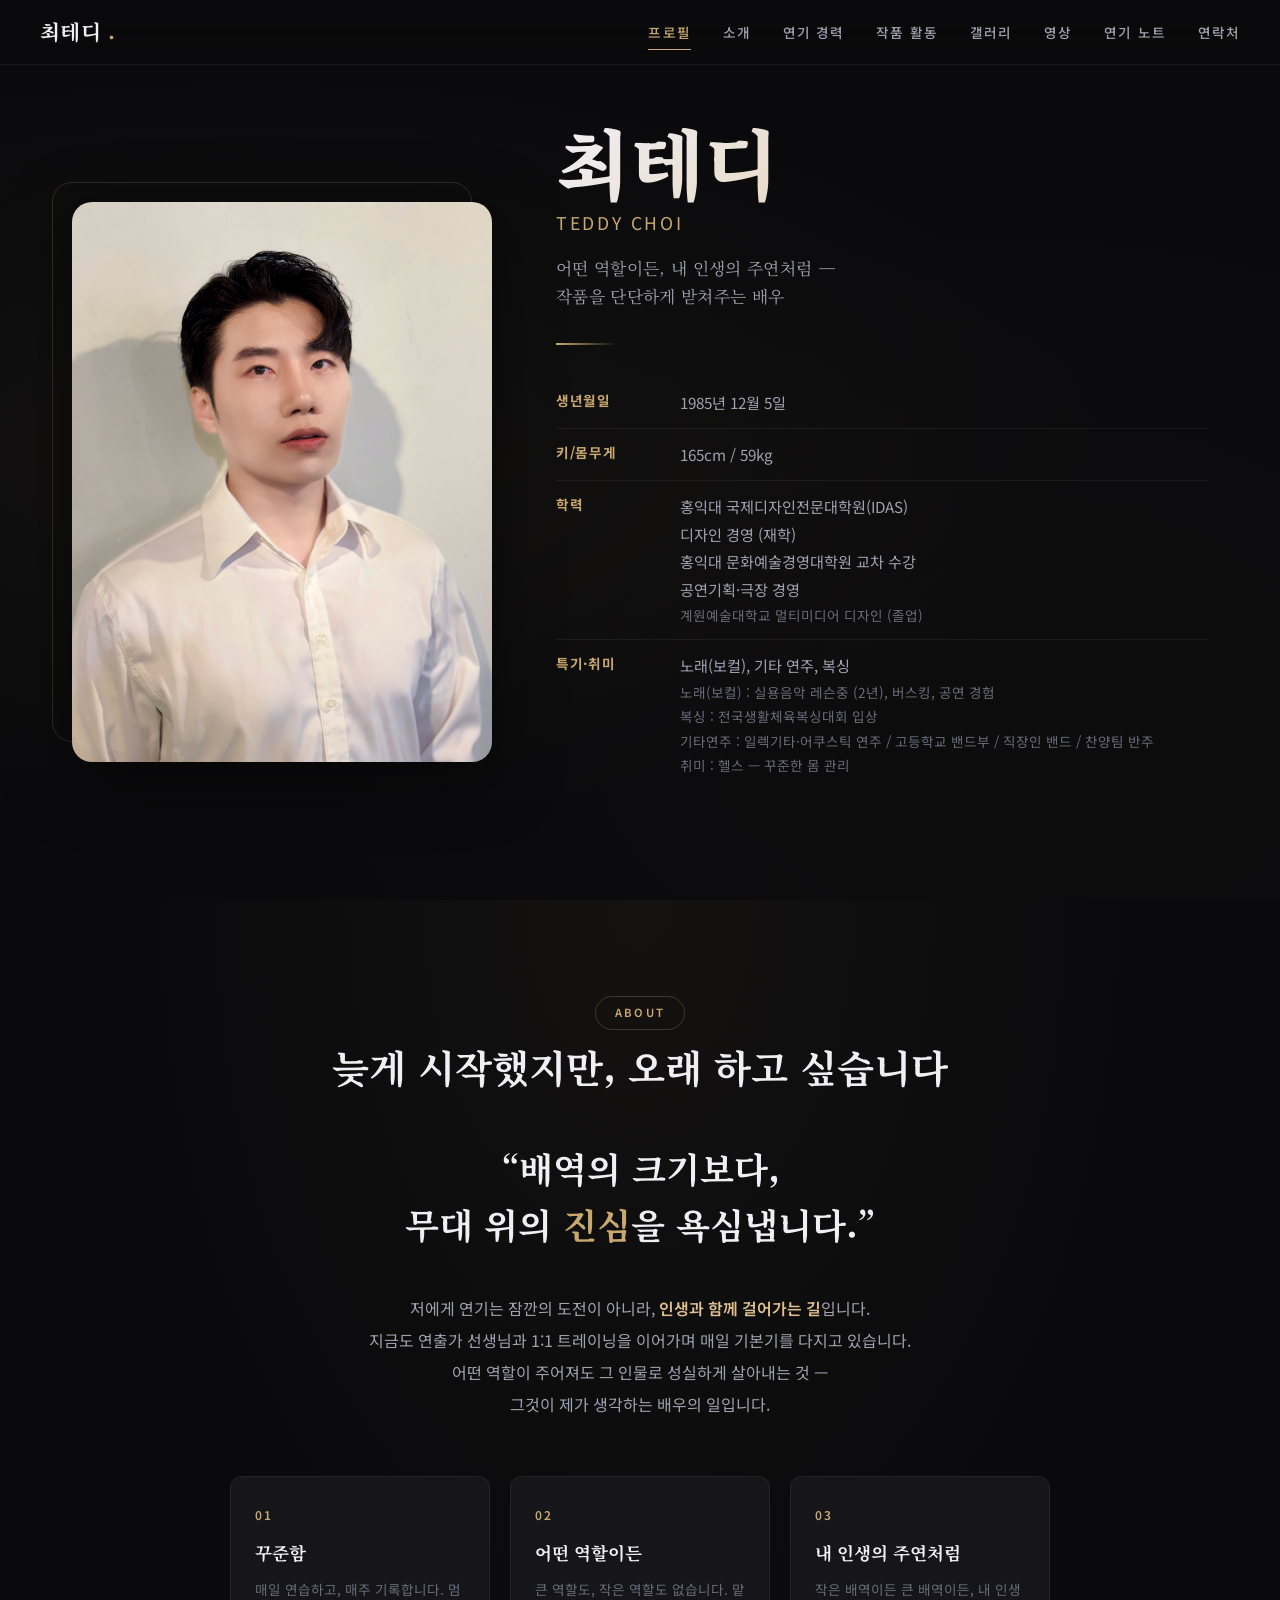
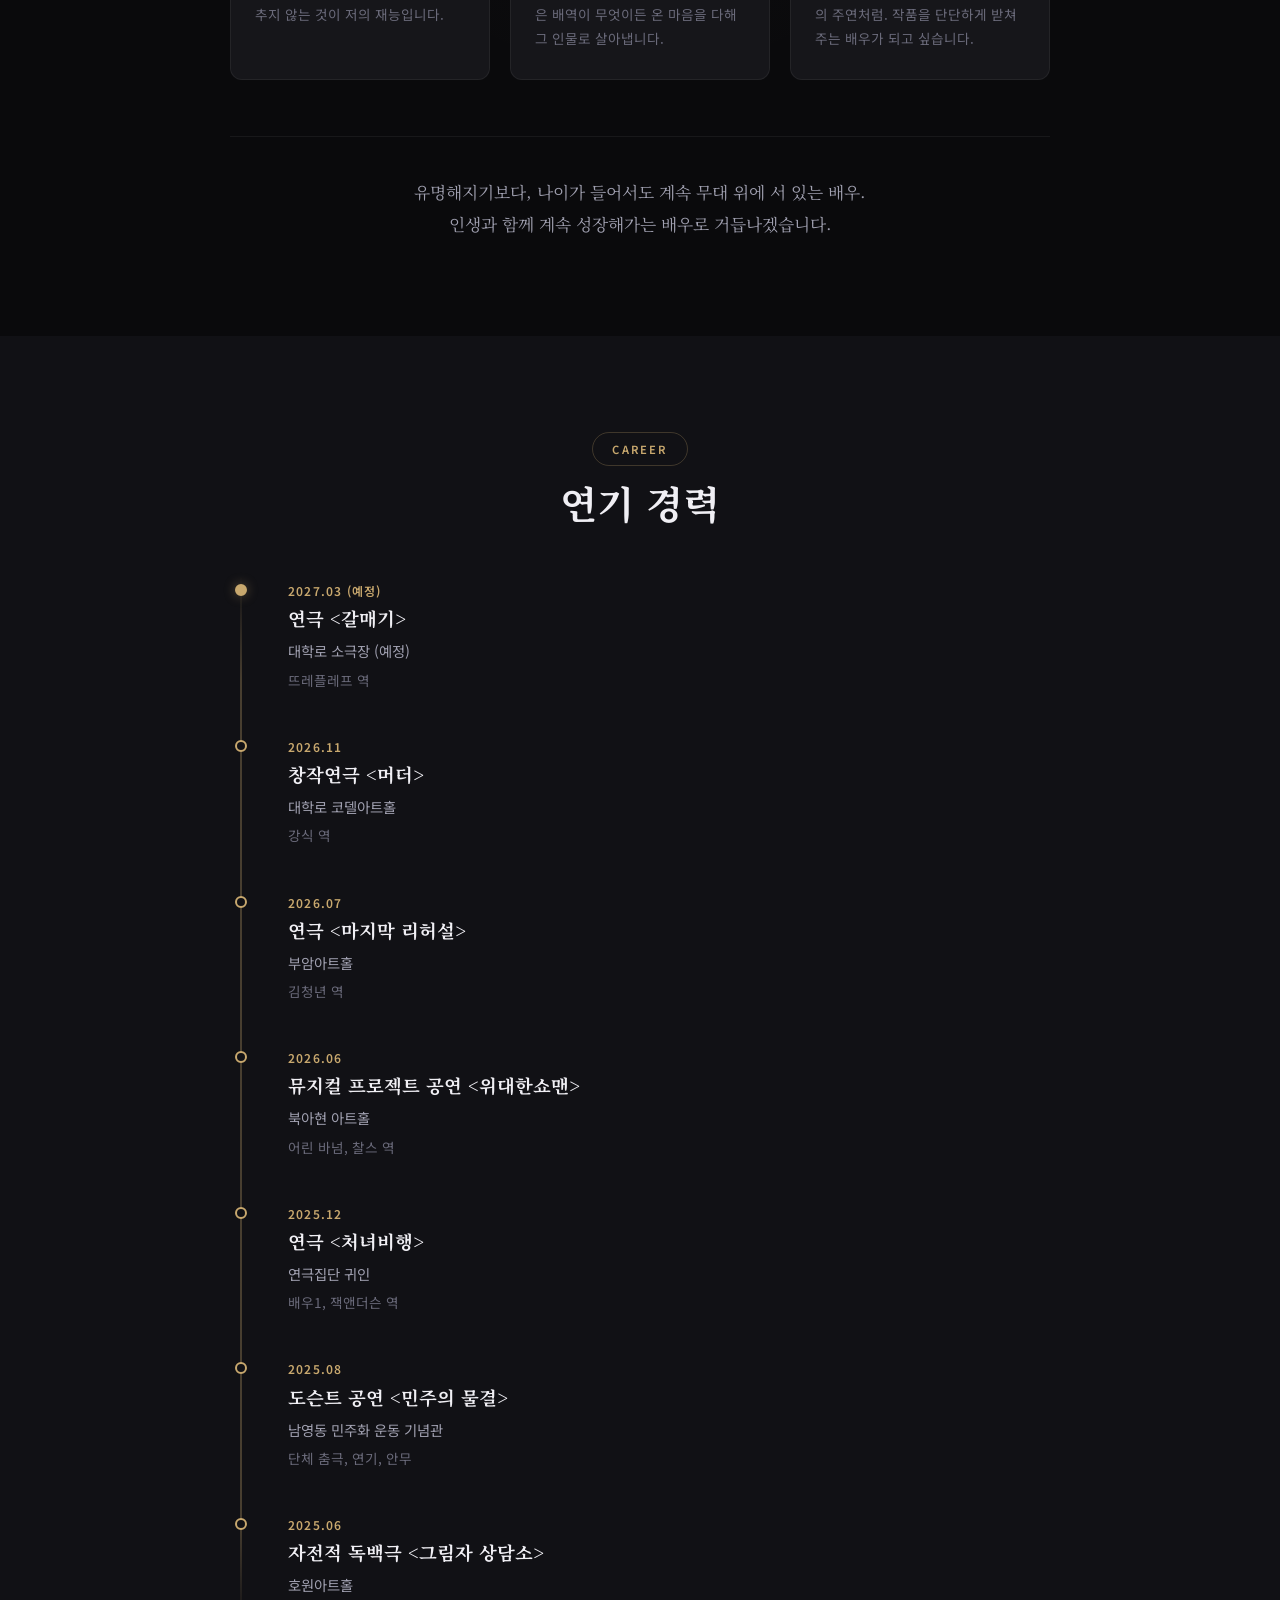
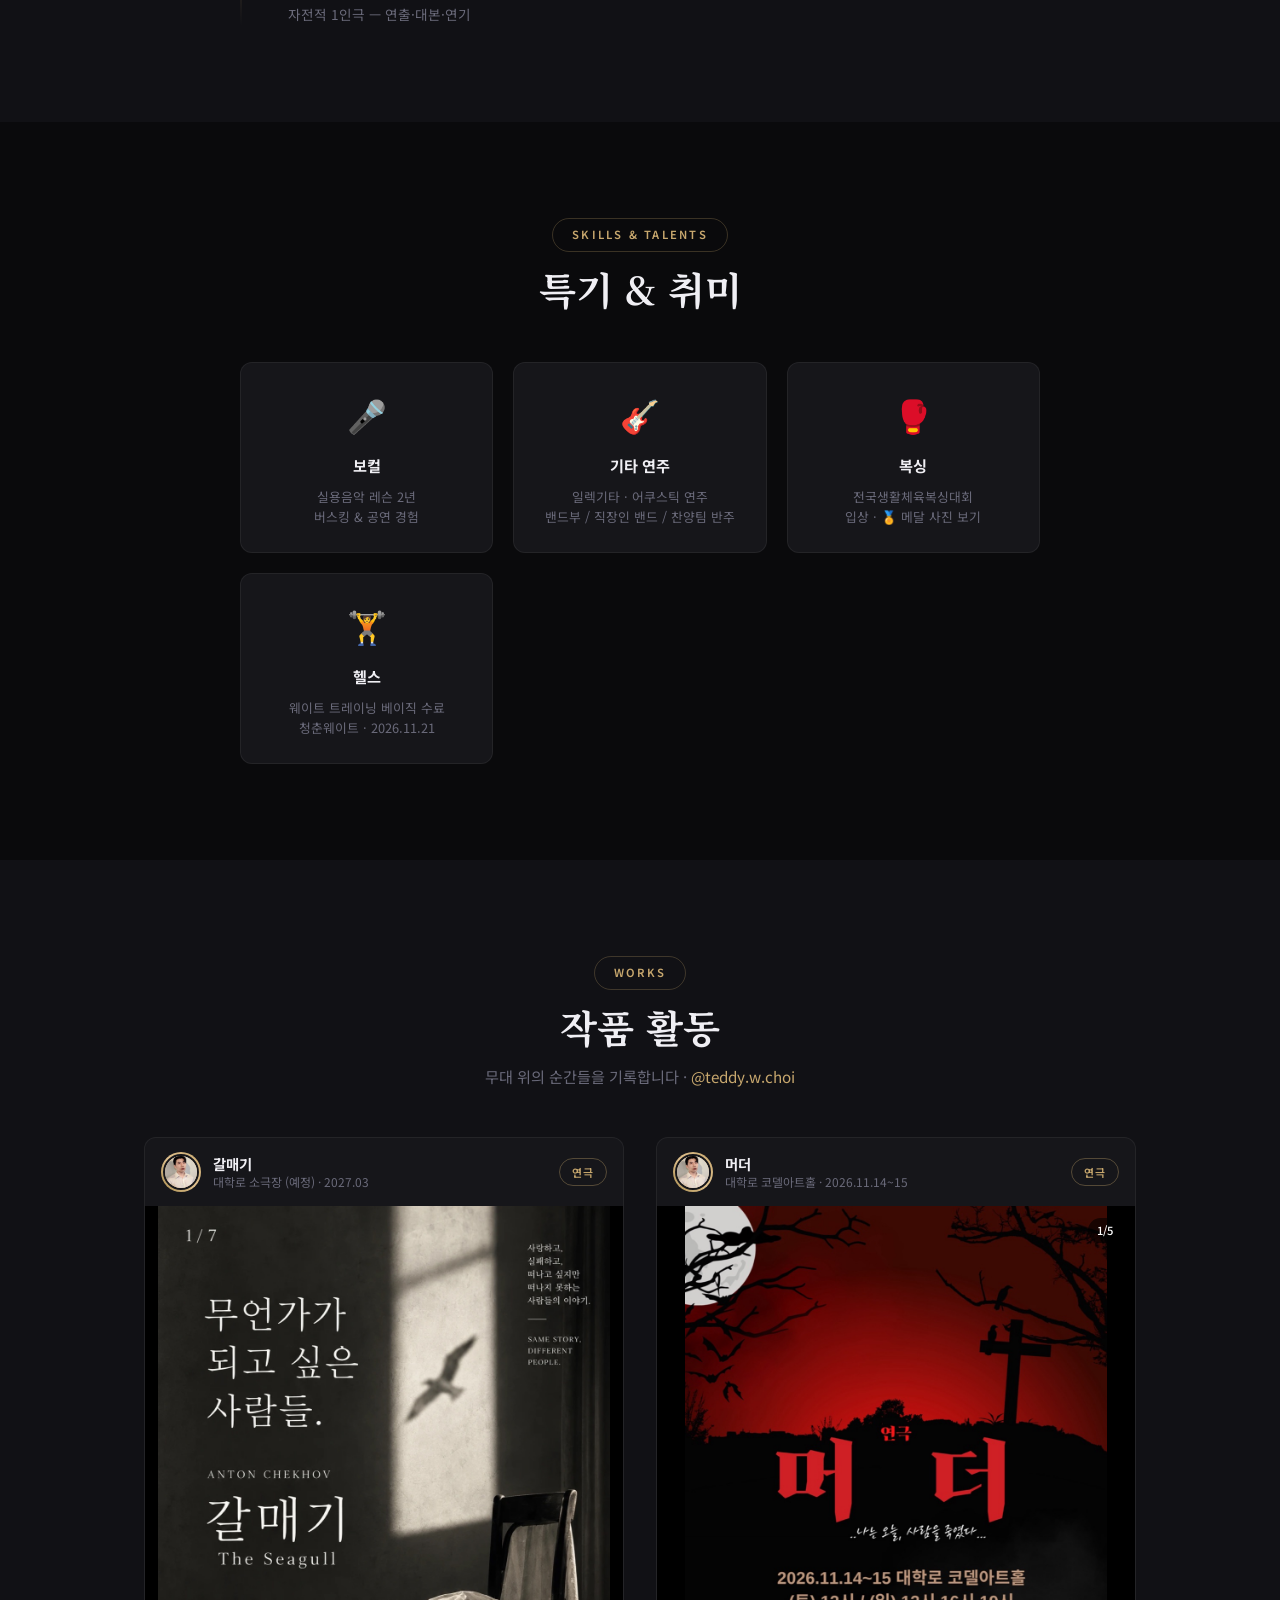
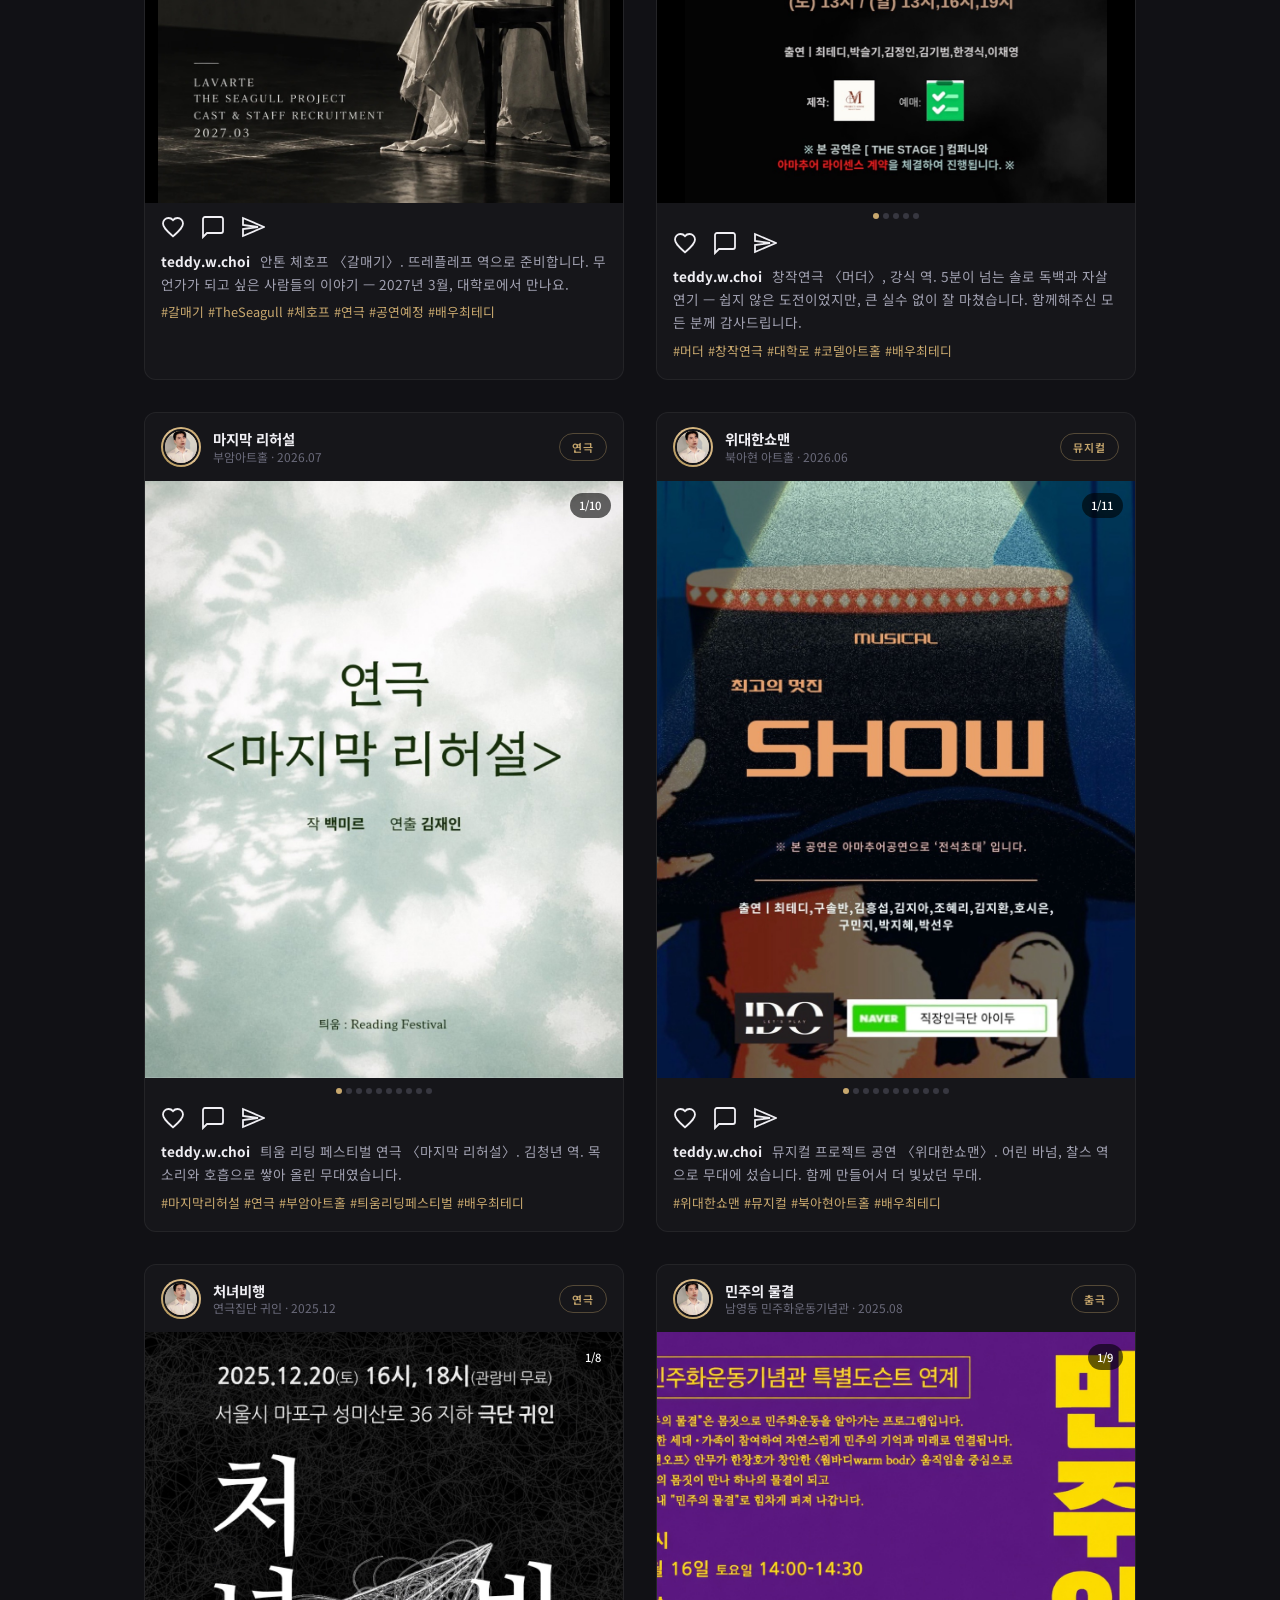
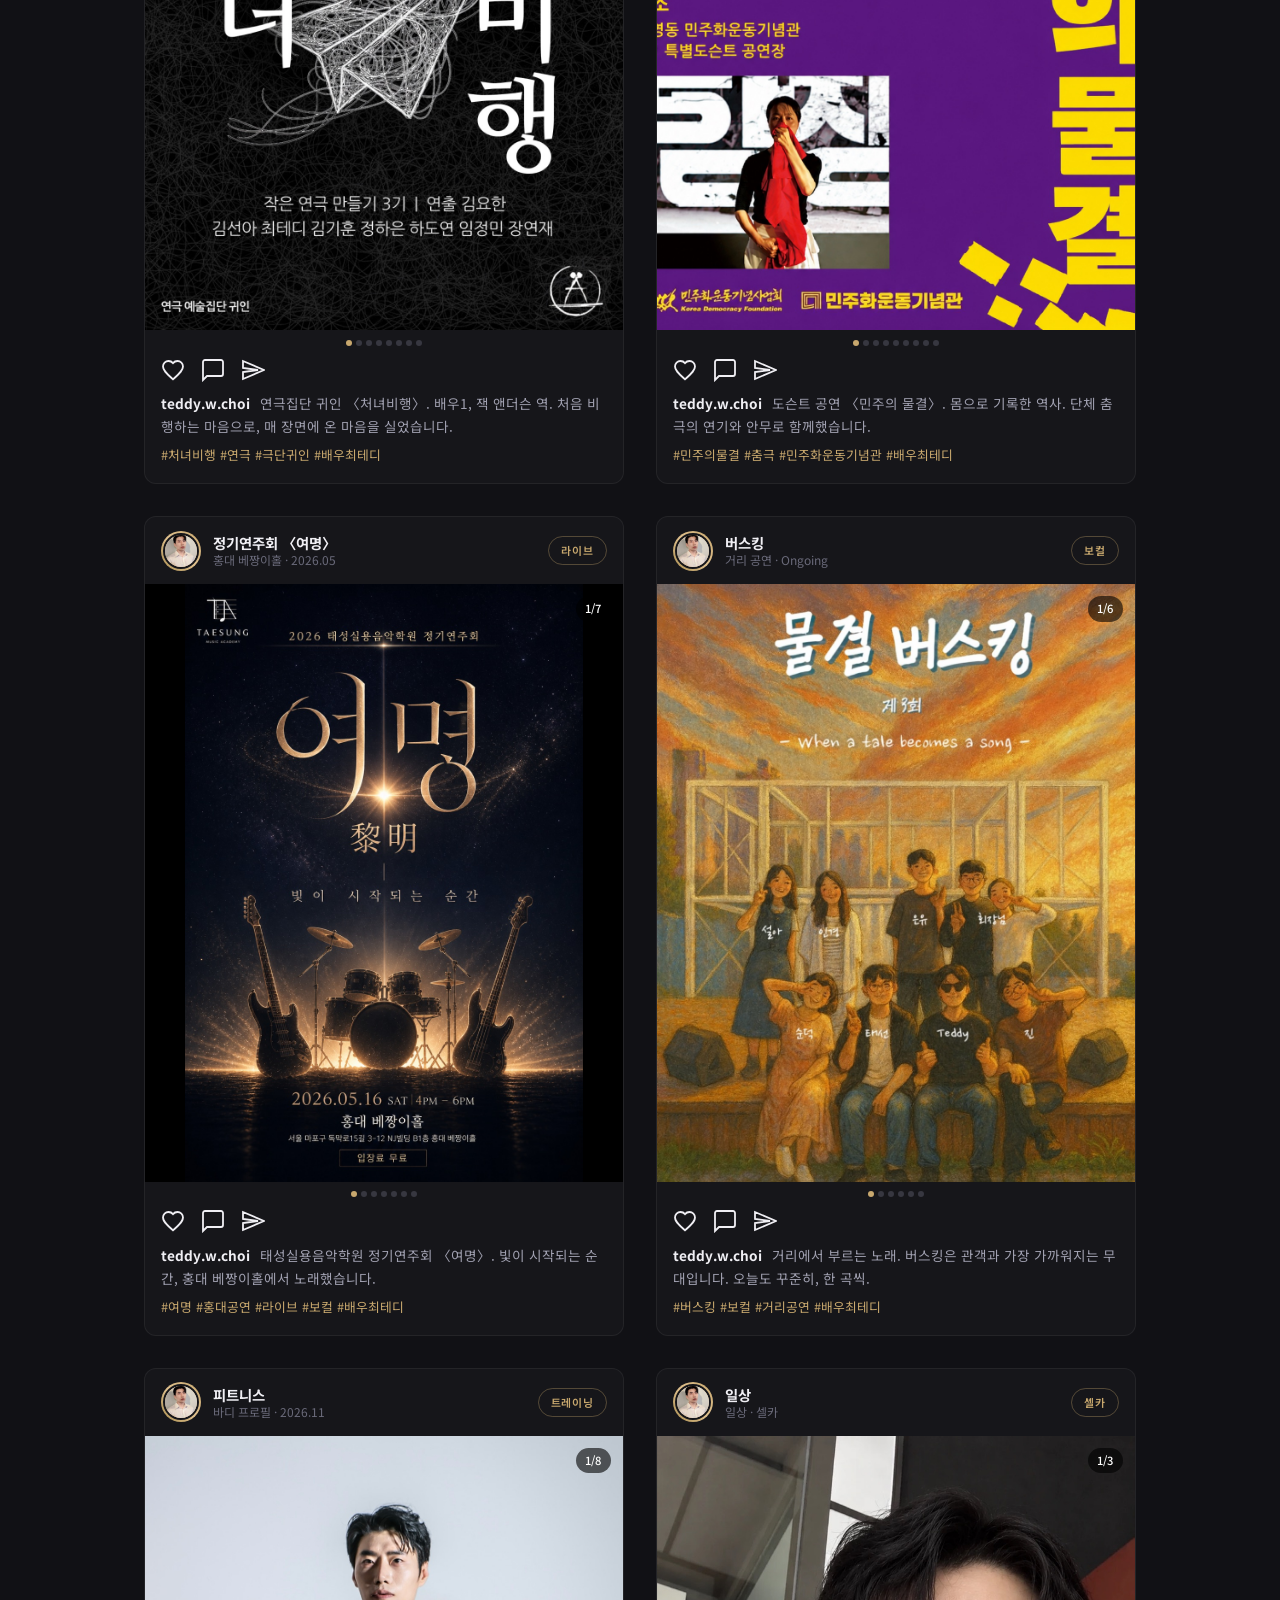
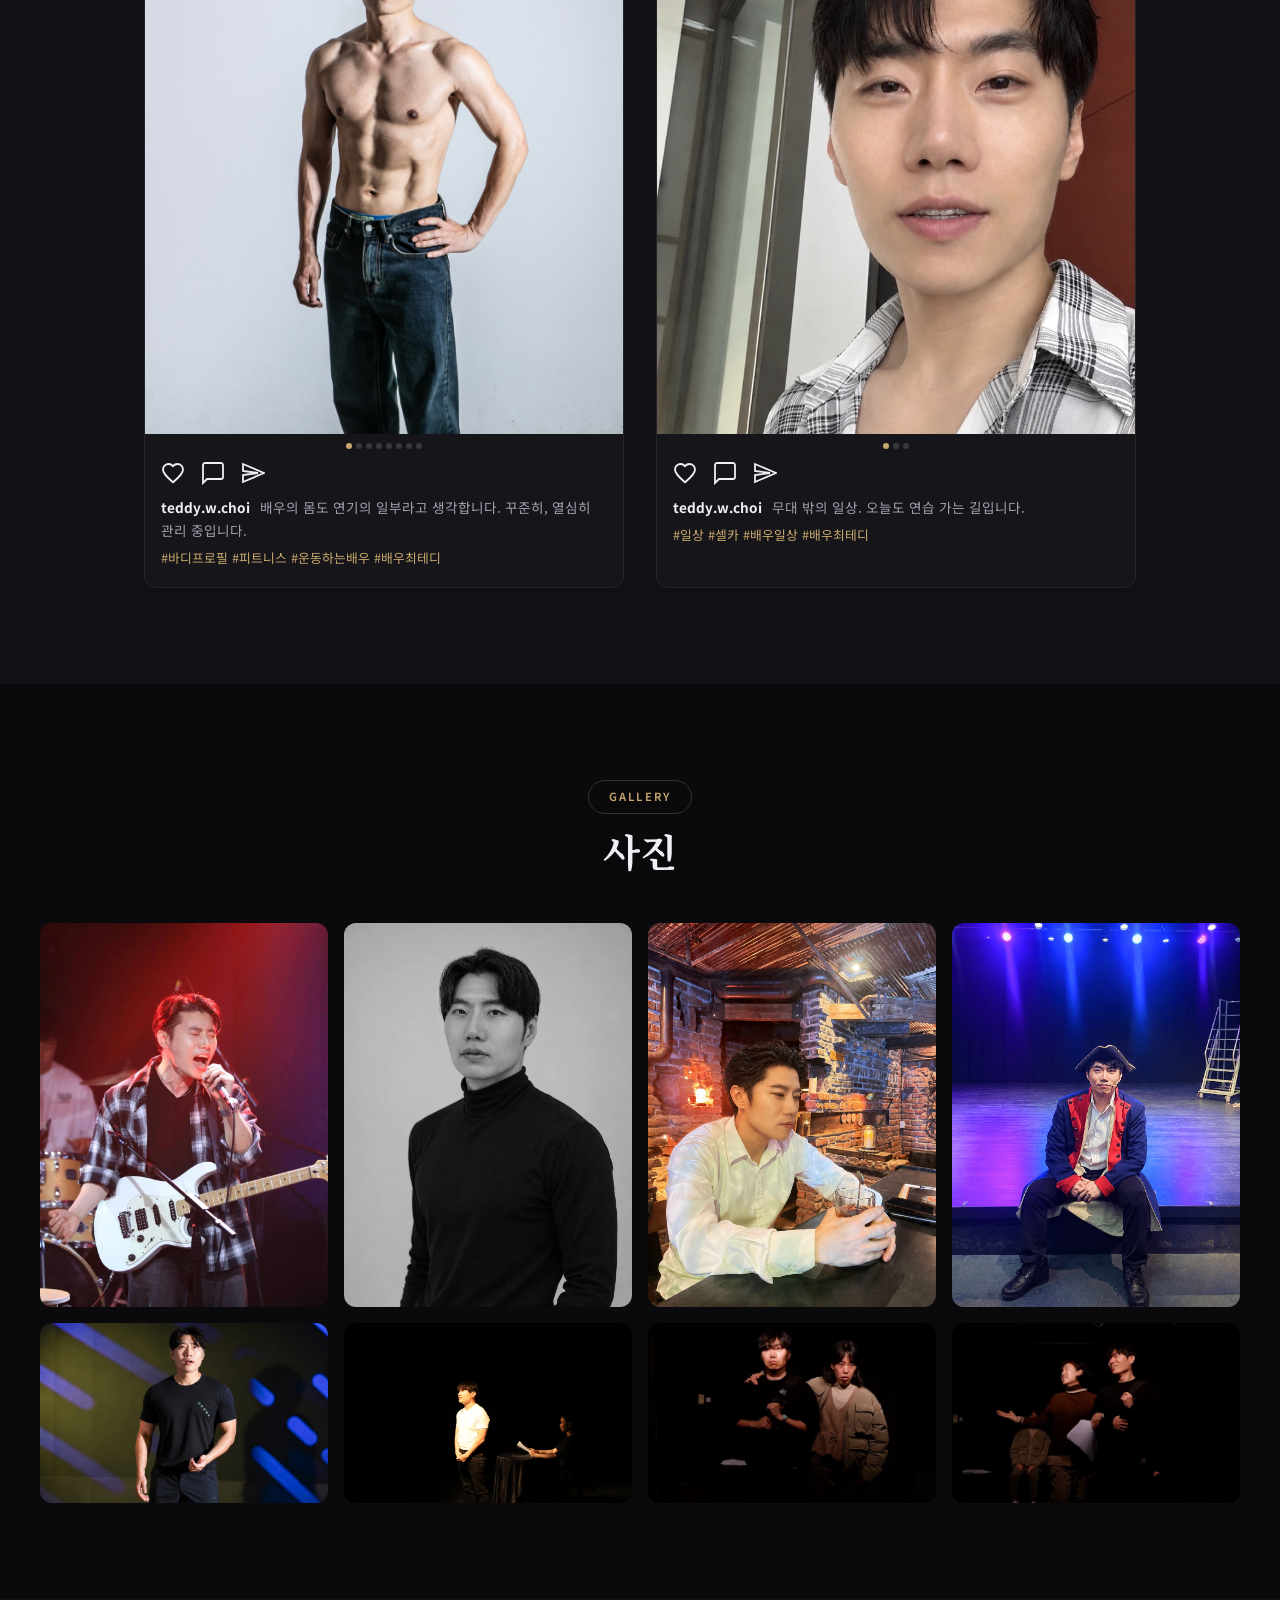
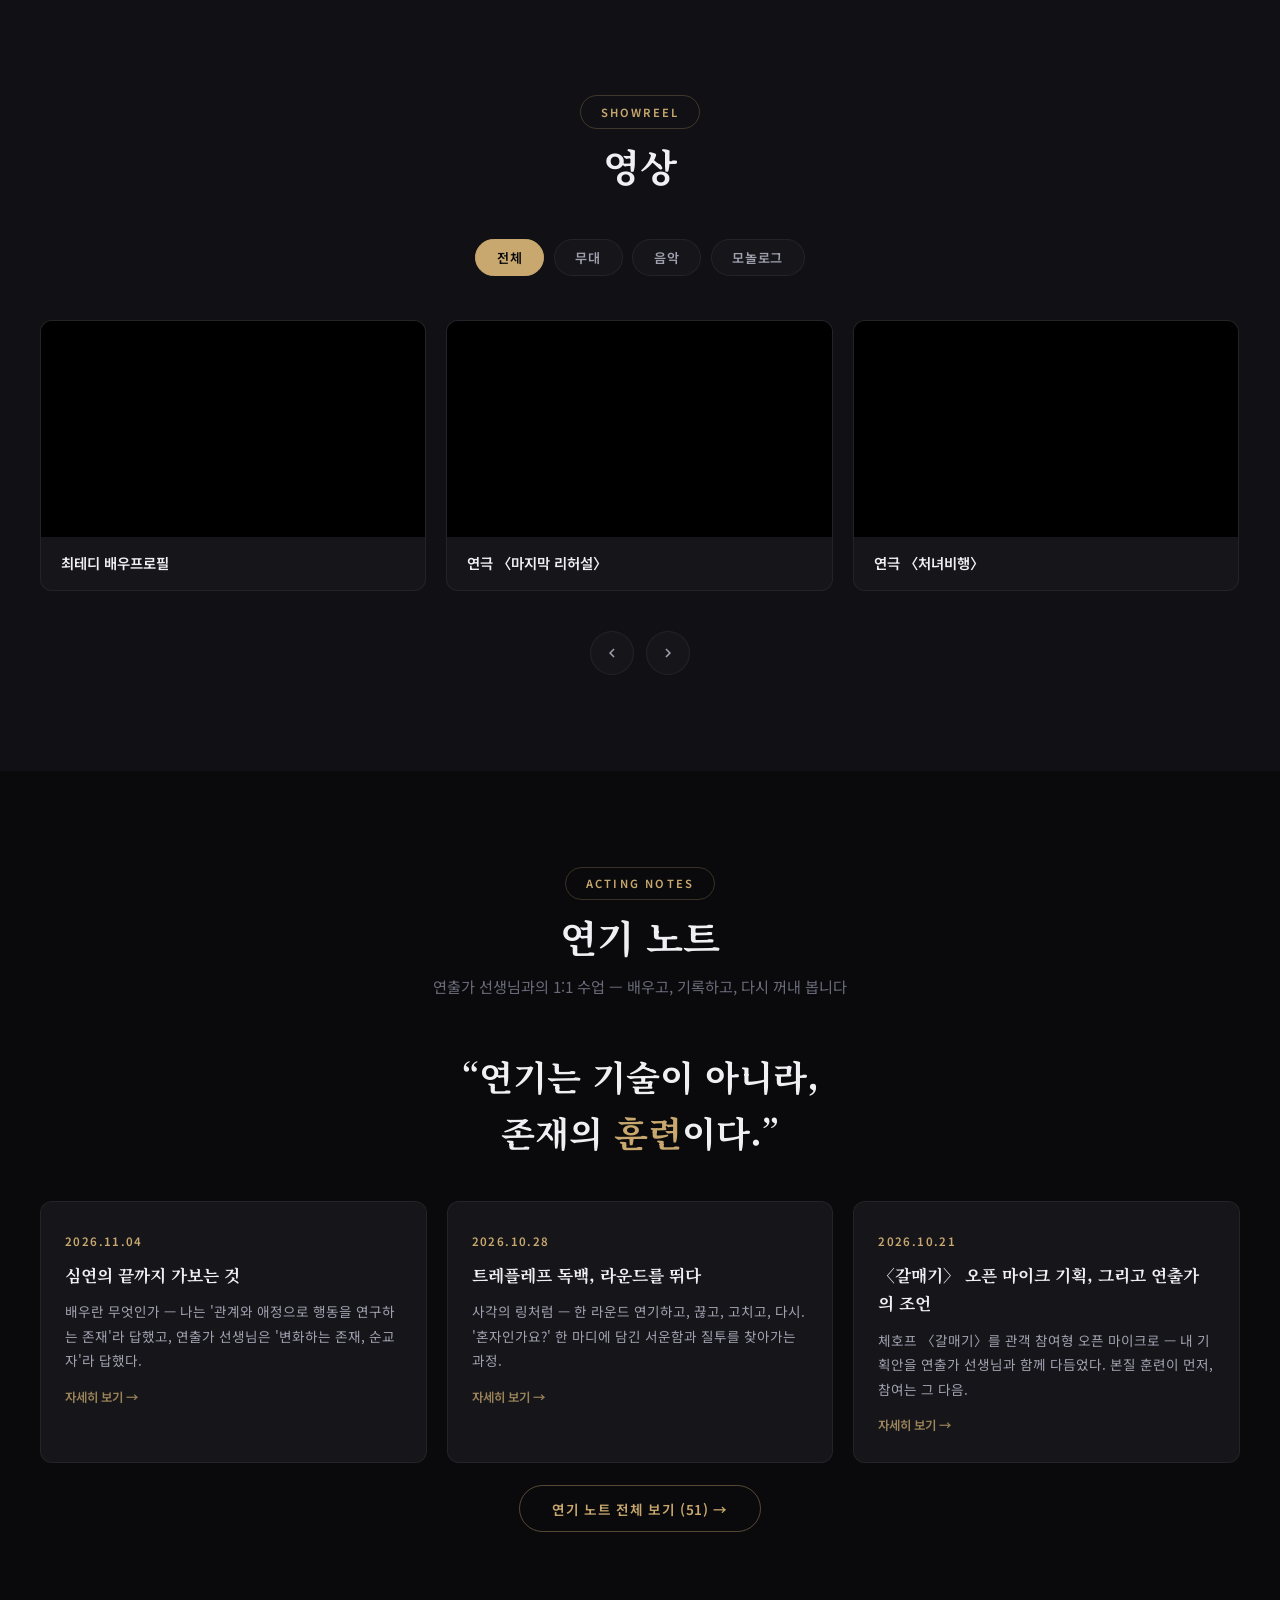
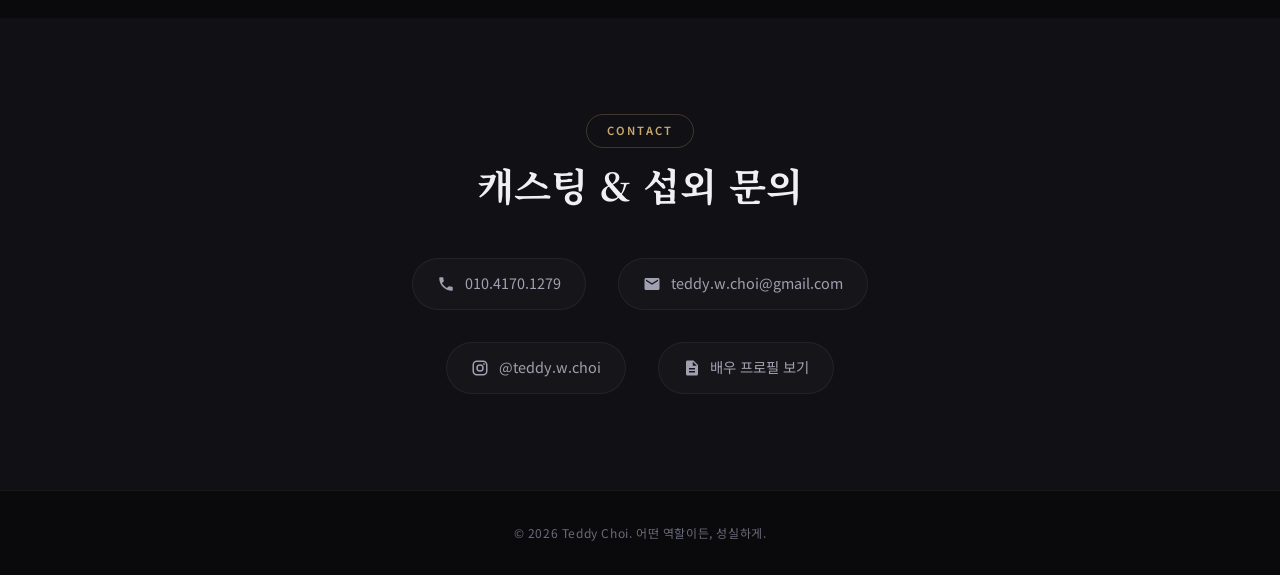
==== commit 3bac5165: "Show skill photos on hover and click" ====
--- a/index.html
+++ b/index.html
@@ -179,15 +179,17 @@
         <div class="skill-name">기타 연주</div>
         <div class="skill-detail">일렉기타 · 어쿠스틱 연주<br>밴드부 / 직장인 밴드 / 찬양팀 반주</div>
       </div>
-      <div class="skill-card fade-in fade-in-delay-2" data-lightbox="images/boxing_medal.jpg" style="cursor: pointer;">
+      <div class="skill-card skill-card-with-preview fade-in fade-in-delay-2" data-lightbox="images/boxing_medal.jpg" tabindex="0" role="button" aria-label="복싱 입상 메달 사진 보기">
         <div class="skill-icon">🥊</div>
         <div class="skill-name">복싱</div>
-        <div class="skill-detail">전국생활체육복싱대회<br>입상 <span style="opacity:0.55;">· 🏅 메달 보기</span></div>
-      </div>
-      <div class="skill-card fade-in fade-in-delay-3">
+        <div class="skill-detail">전국생활체육복싱대회<br>입상 · 🏅 메달 사진 보기</div>
+        <span class="skill-card-preview" aria-hidden="true"><img src="images/boxing_medal.jpg" alt=""></span>
+      </div>
+      <div class="skill-card skill-card-with-preview fade-in fade-in-delay-3" data-lightbox="images/training-basic-certificate.jpg" tabindex="0" role="button" aria-label="웨이트 트레이닝 베이직 과정 수료증 보기">
         <div class="skill-icon">🏋️</div>
         <div class="skill-name">헬스</div>
-        <div class="skill-detail">취미 · 꾸준한 몸 관리<br>바디 프로필 2026</div>
+        <div class="skill-detail">웨이트 트레이닝 베이직 수료<br>청춘웨이트 · 2026.11.21</div>
+        <span class="skill-card-preview" aria-hidden="true"><img src="images/training-basic-certificate.jpg" alt=""></span>
       </div>
     </div>
   </section>
@@ -246,10 +248,6 @@
       <div class="gallery-item landscape fade-in fade-in-delay-3" data-src="images/stage_duo.jpeg">
         <img src="images/stage_duo.jpeg" alt="무대 공연 듀오" loading="lazy">
         <span class="gallery-item-label">무대 공연</span>
-      </div>
-      <div class="gallery-item landscape fade-in" data-src="images/training-basic-certificate.jpg">
-        <img src="images/training-basic-certificate.jpg" alt="청춘웨이트 웨이트 트레이닝 베이직 과정 수료증" loading="lazy">
-        <span class="gallery-item-label">웨이트 트레이닝 베이직 수료 · 2026.11.21</span>
       </div>
     </div>
   </section>
--- a/style.css
+++ b/style.css
@@ -1570,6 +1570,50 @@
   box-shadow: var(--shadow-glow);
 }
 
+.skill-card-with-preview {
+  position: relative;
+  cursor: pointer;
+}
+
+.skill-card-with-preview:hover,
+.skill-card-with-preview:focus-visible {
+  z-index: 5;
+  outline: none;
+}
+
+.skill-card-preview {
+  position: absolute;
+  z-index: 10;
+  left: 50%;
+  bottom: calc(100% + 0.75rem);
+  width: min(280px, calc(100vw - 3rem));
+  padding: 0.45rem;
+  border: 1px solid var(--color-border-hover);
+  border-radius: var(--radius-md);
+  background: var(--color-bg-card);
+  box-shadow: var(--shadow-lg);
+  opacity: 0;
+  visibility: hidden;
+  pointer-events: none;
+  transform: translate(-50%, 0.5rem);
+  transition: opacity var(--transition-fast), transform var(--transition-fast), visibility var(--transition-fast);
+}
+
+.skill-card-preview img {
+  display: block;
+  width: 100%;
+  max-height: 260px;
+  object-fit: contain;
+  border-radius: calc(var(--radius-md) - 4px);
+}
+
+.skill-card-with-preview:hover .skill-card-preview,
+.skill-card-with-preview:focus-visible .skill-card-preview {
+  opacity: 1;
+  visibility: visible;
+  transform: translate(-50%, 0);
+}
+
 .skill-icon {
   font-size: 2rem;
   margin-bottom: 0.75rem;
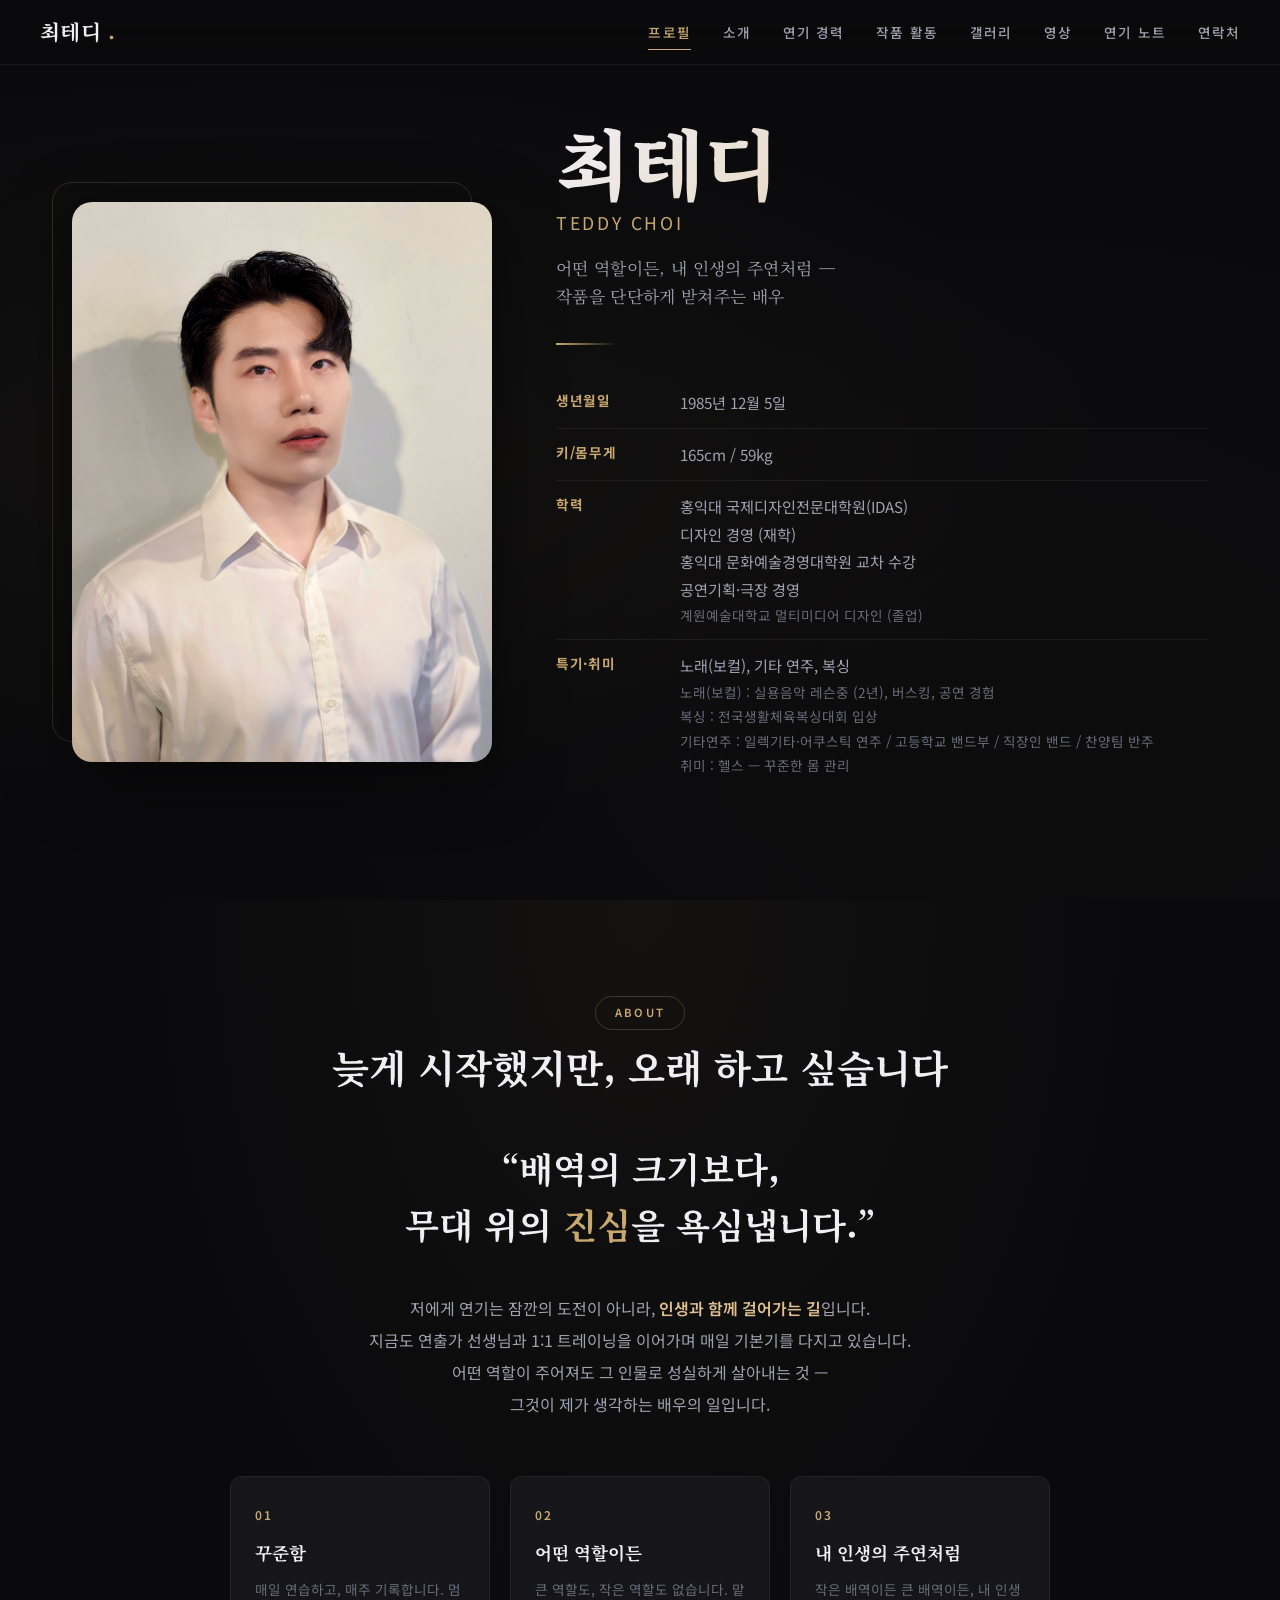
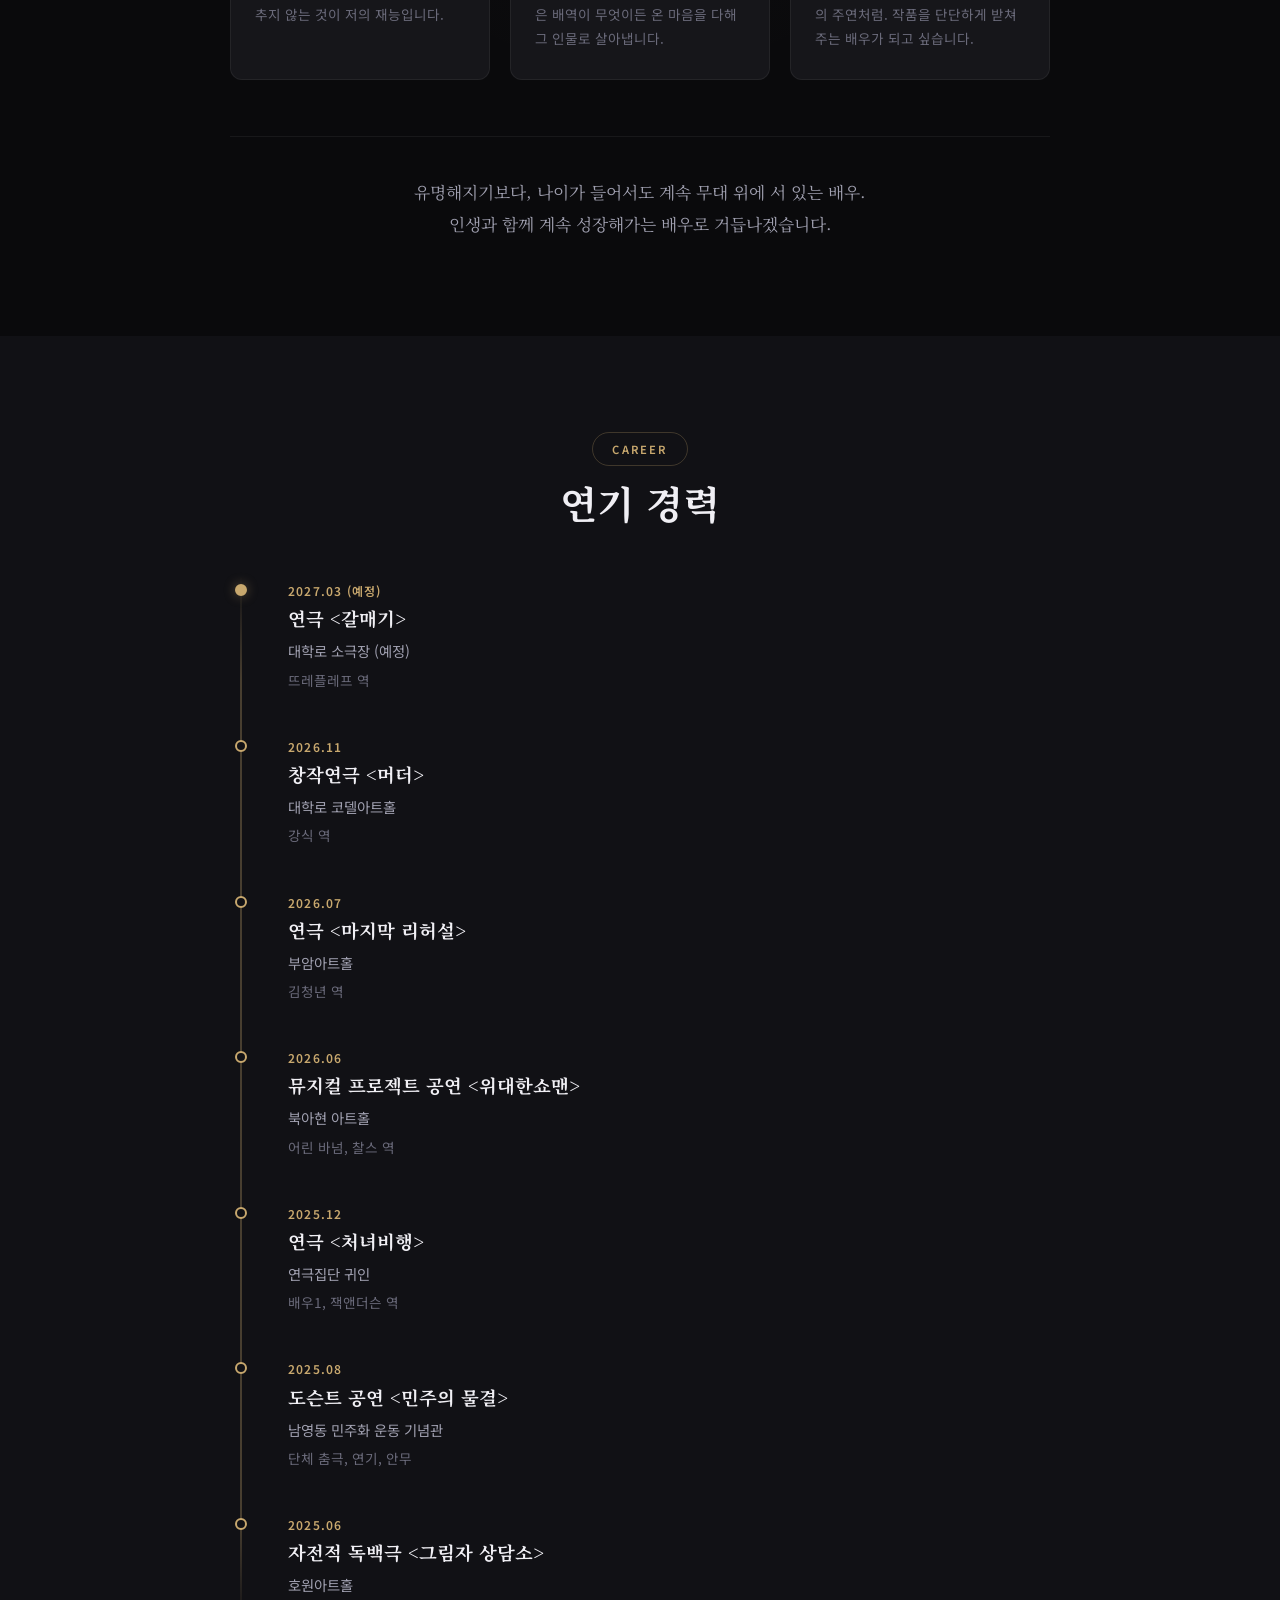
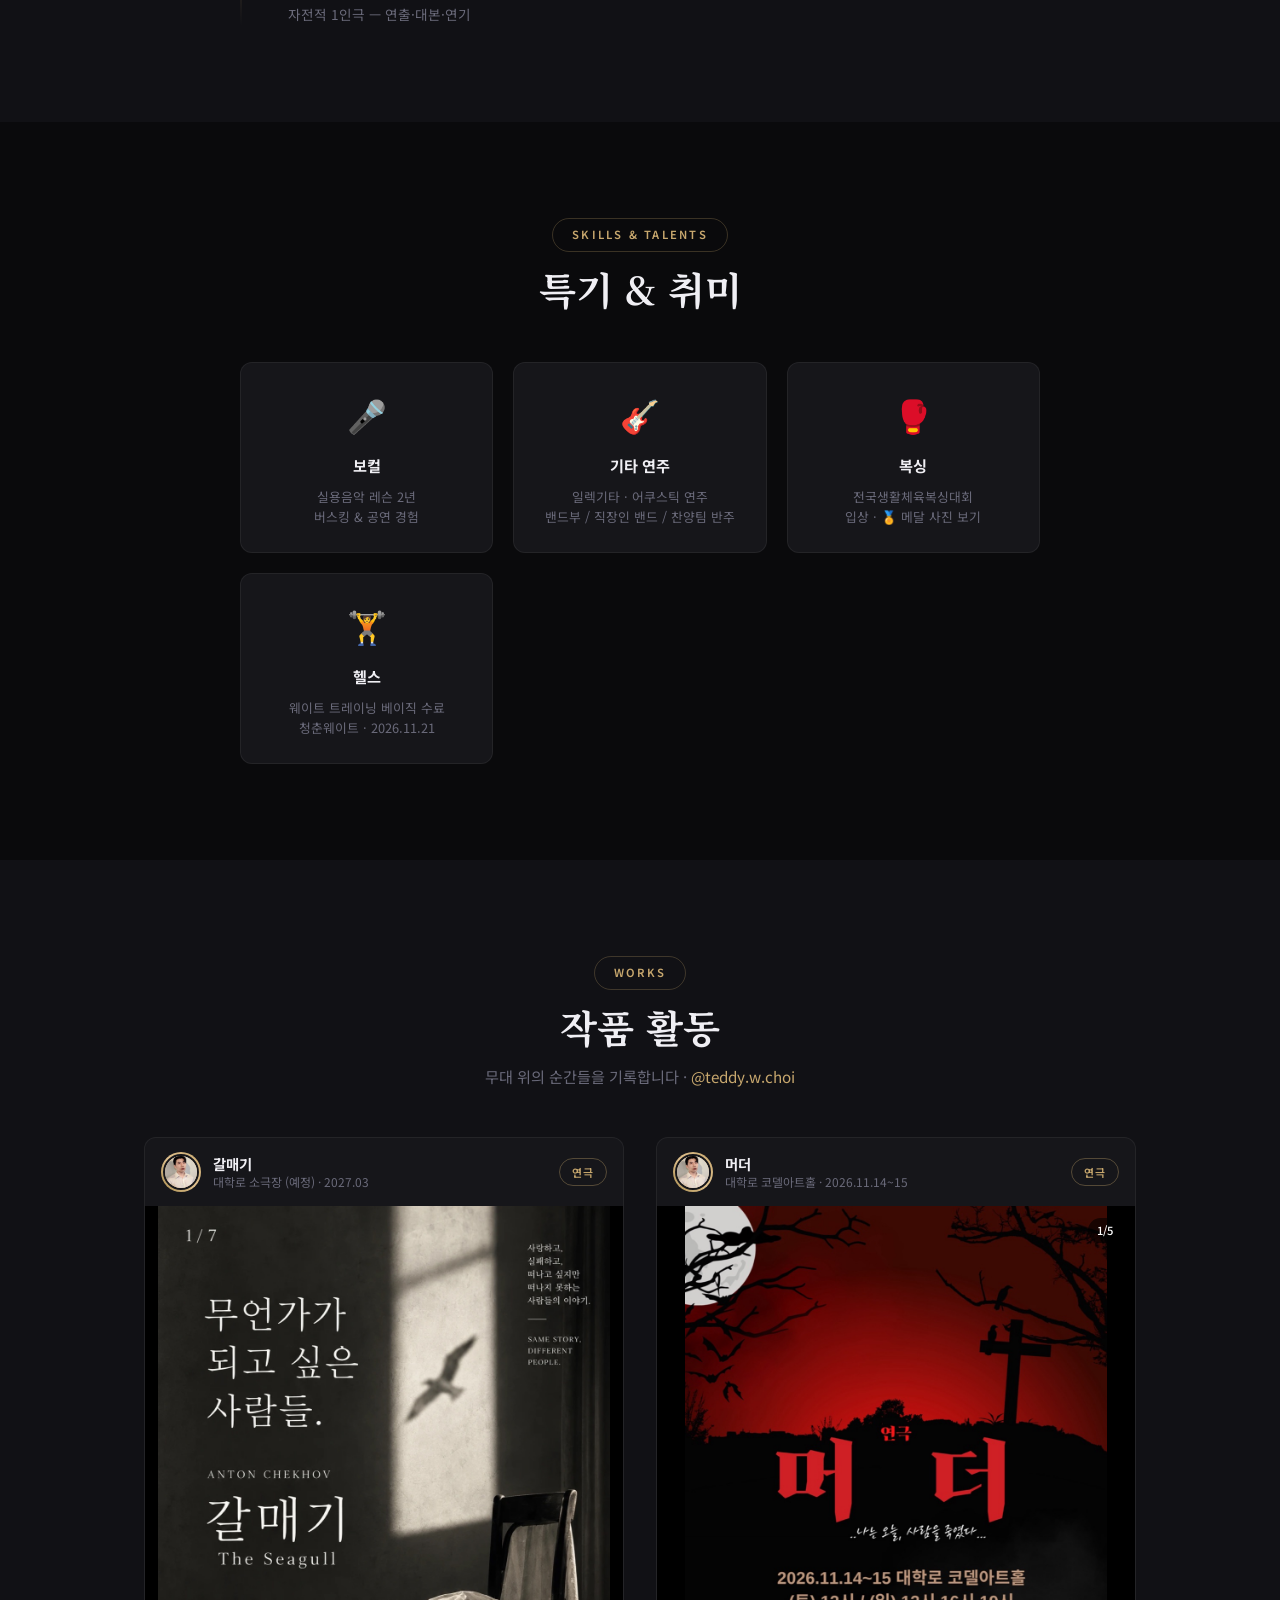
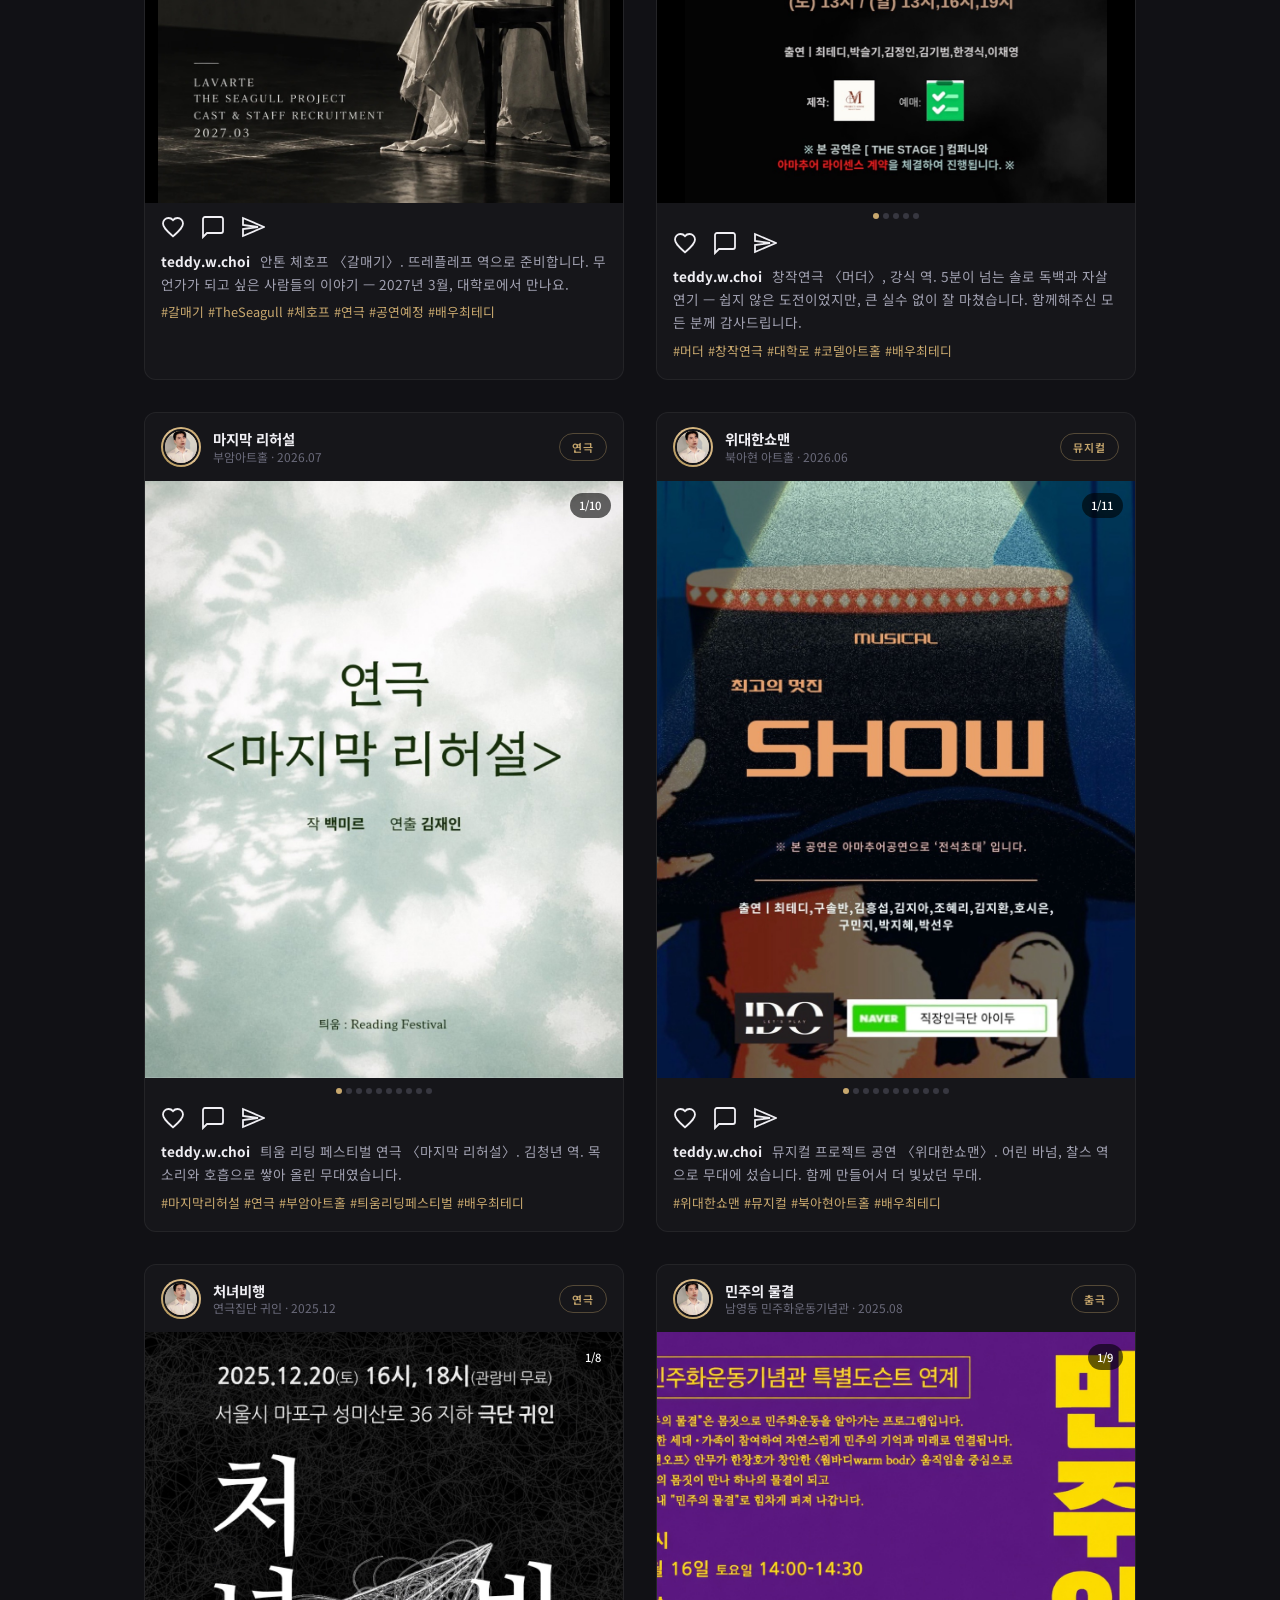
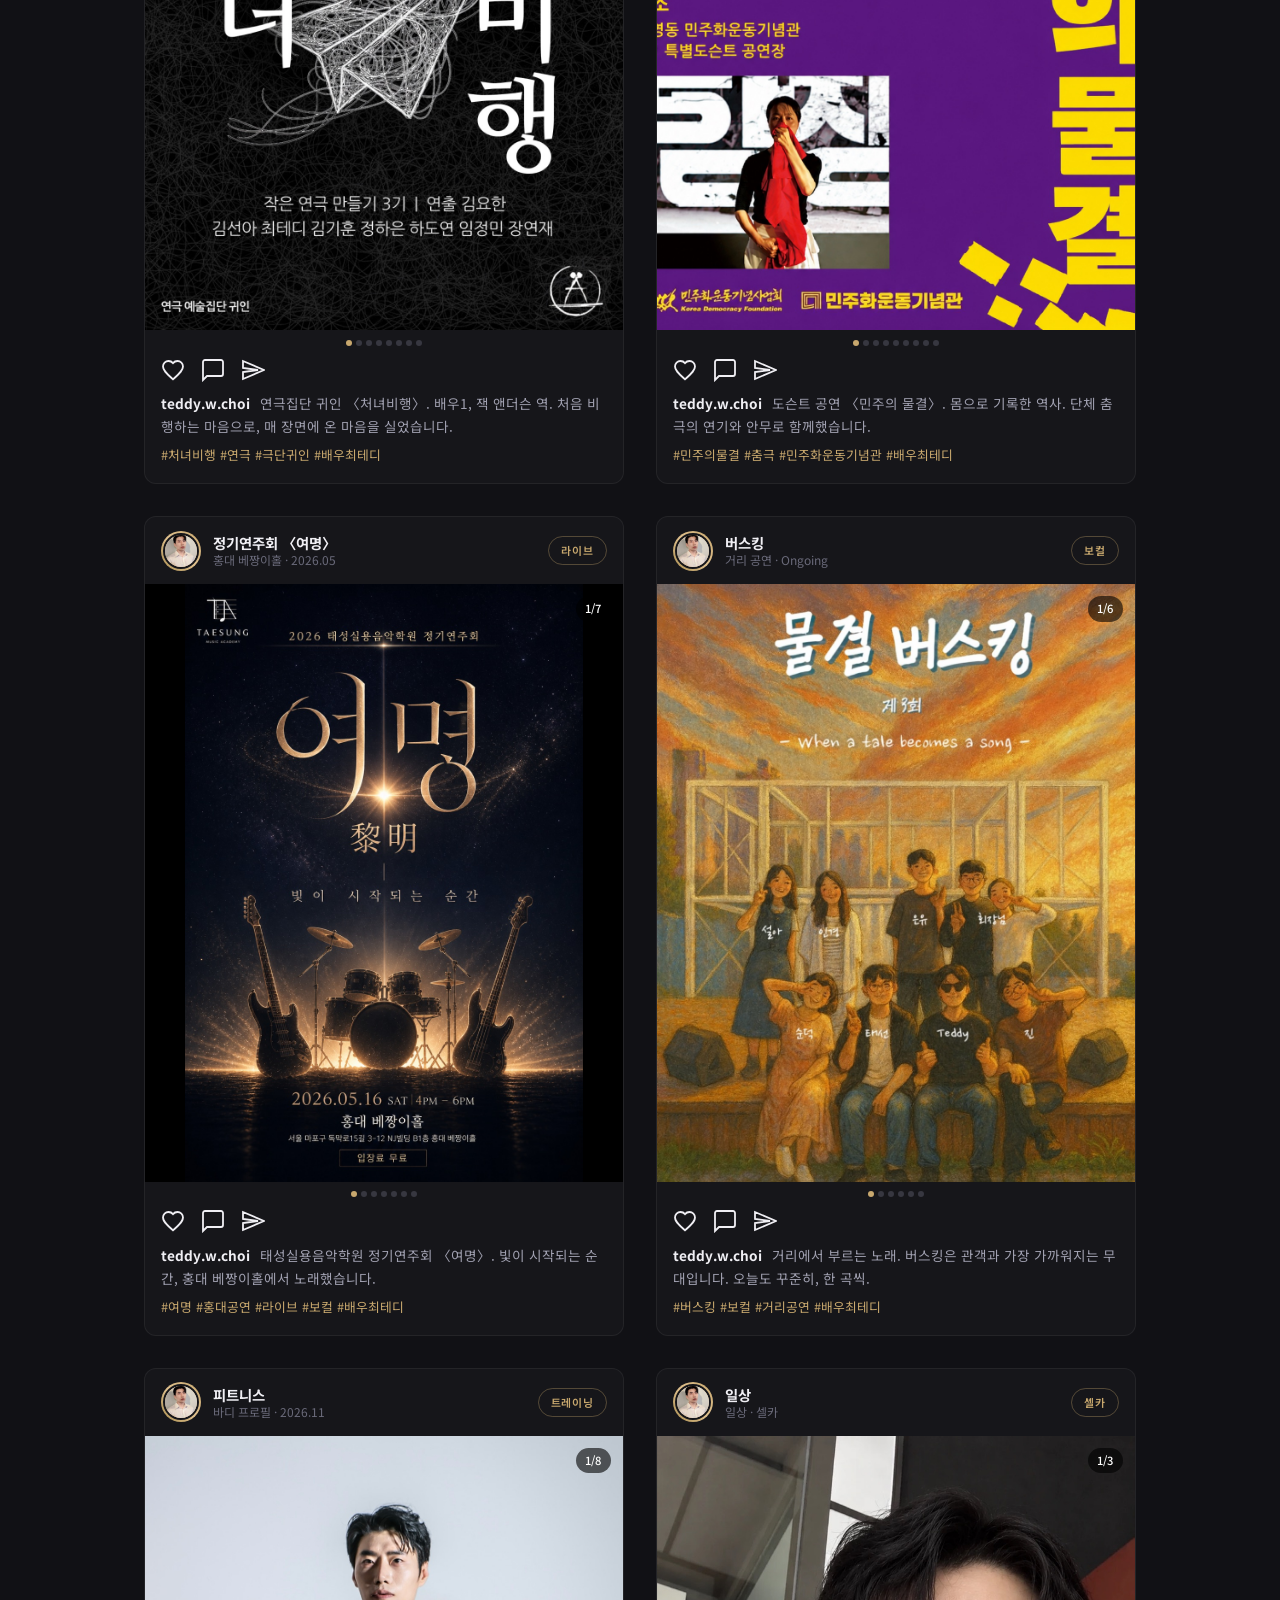
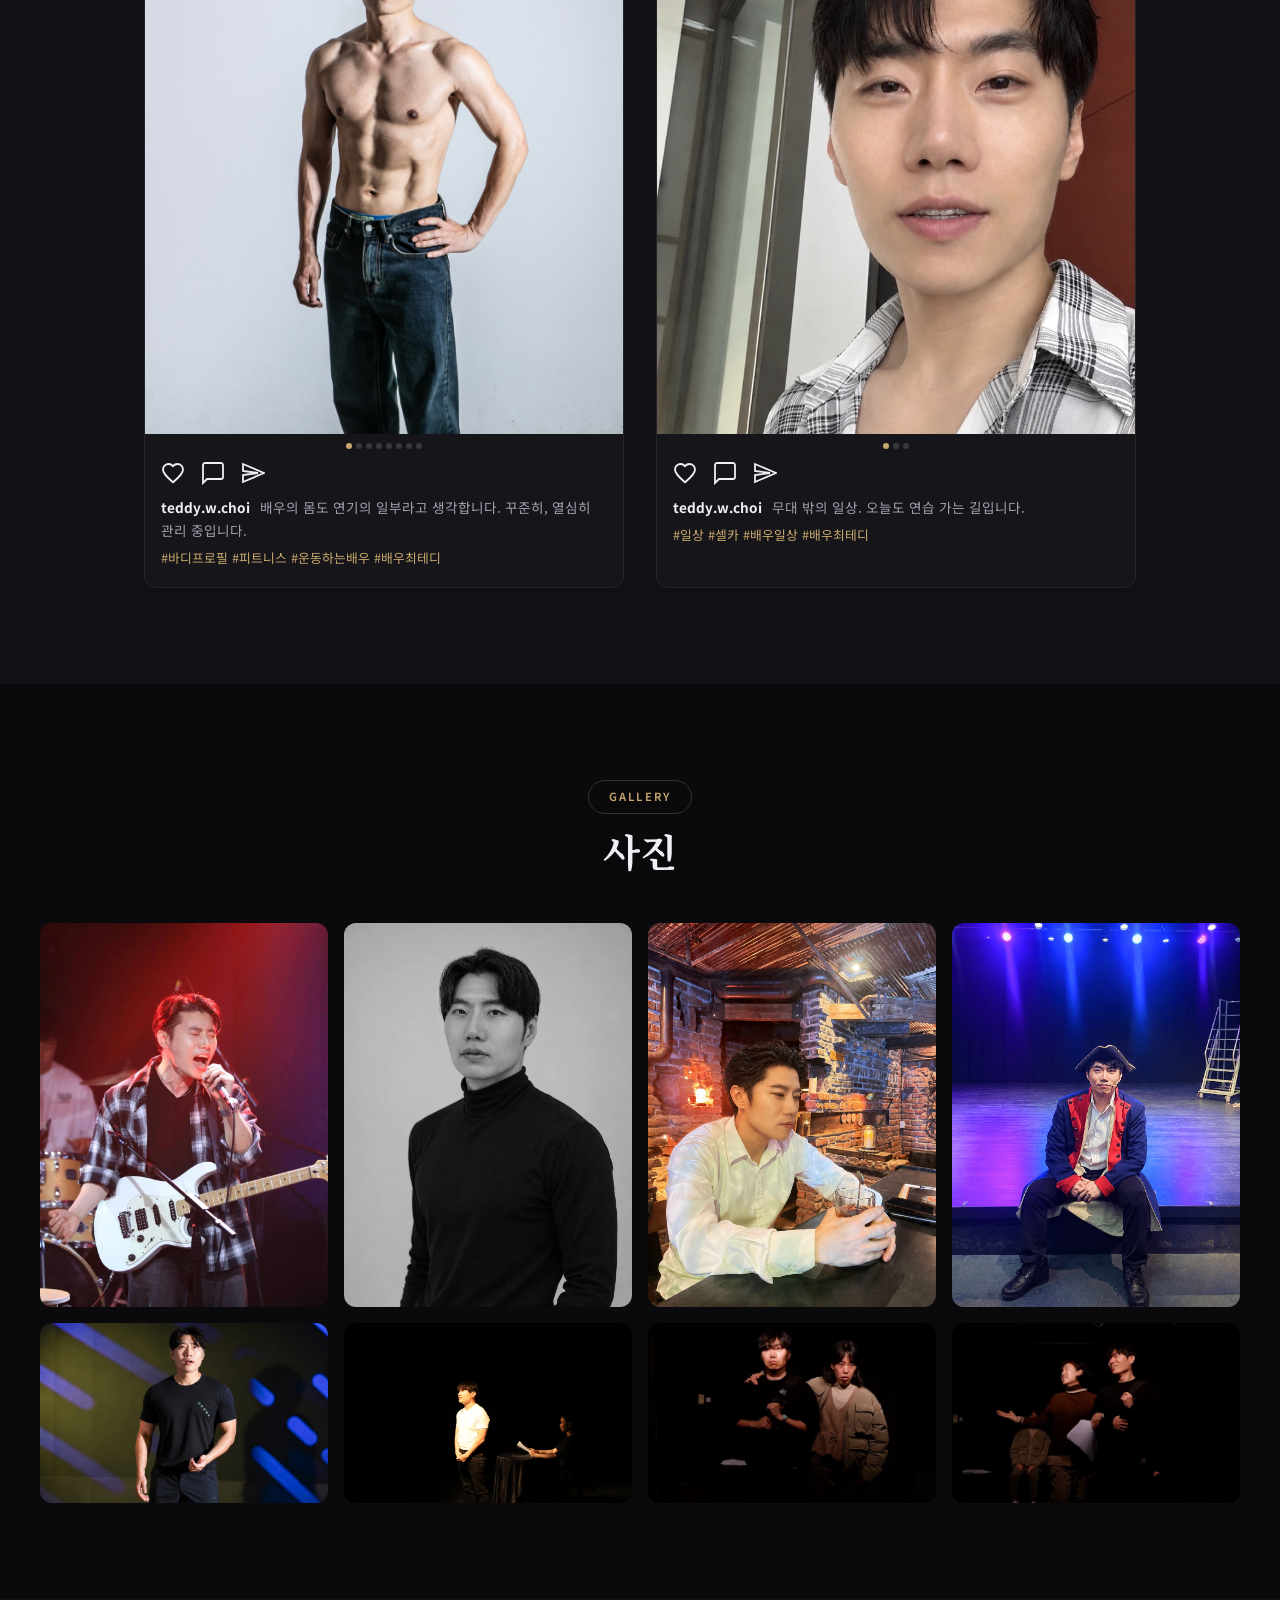
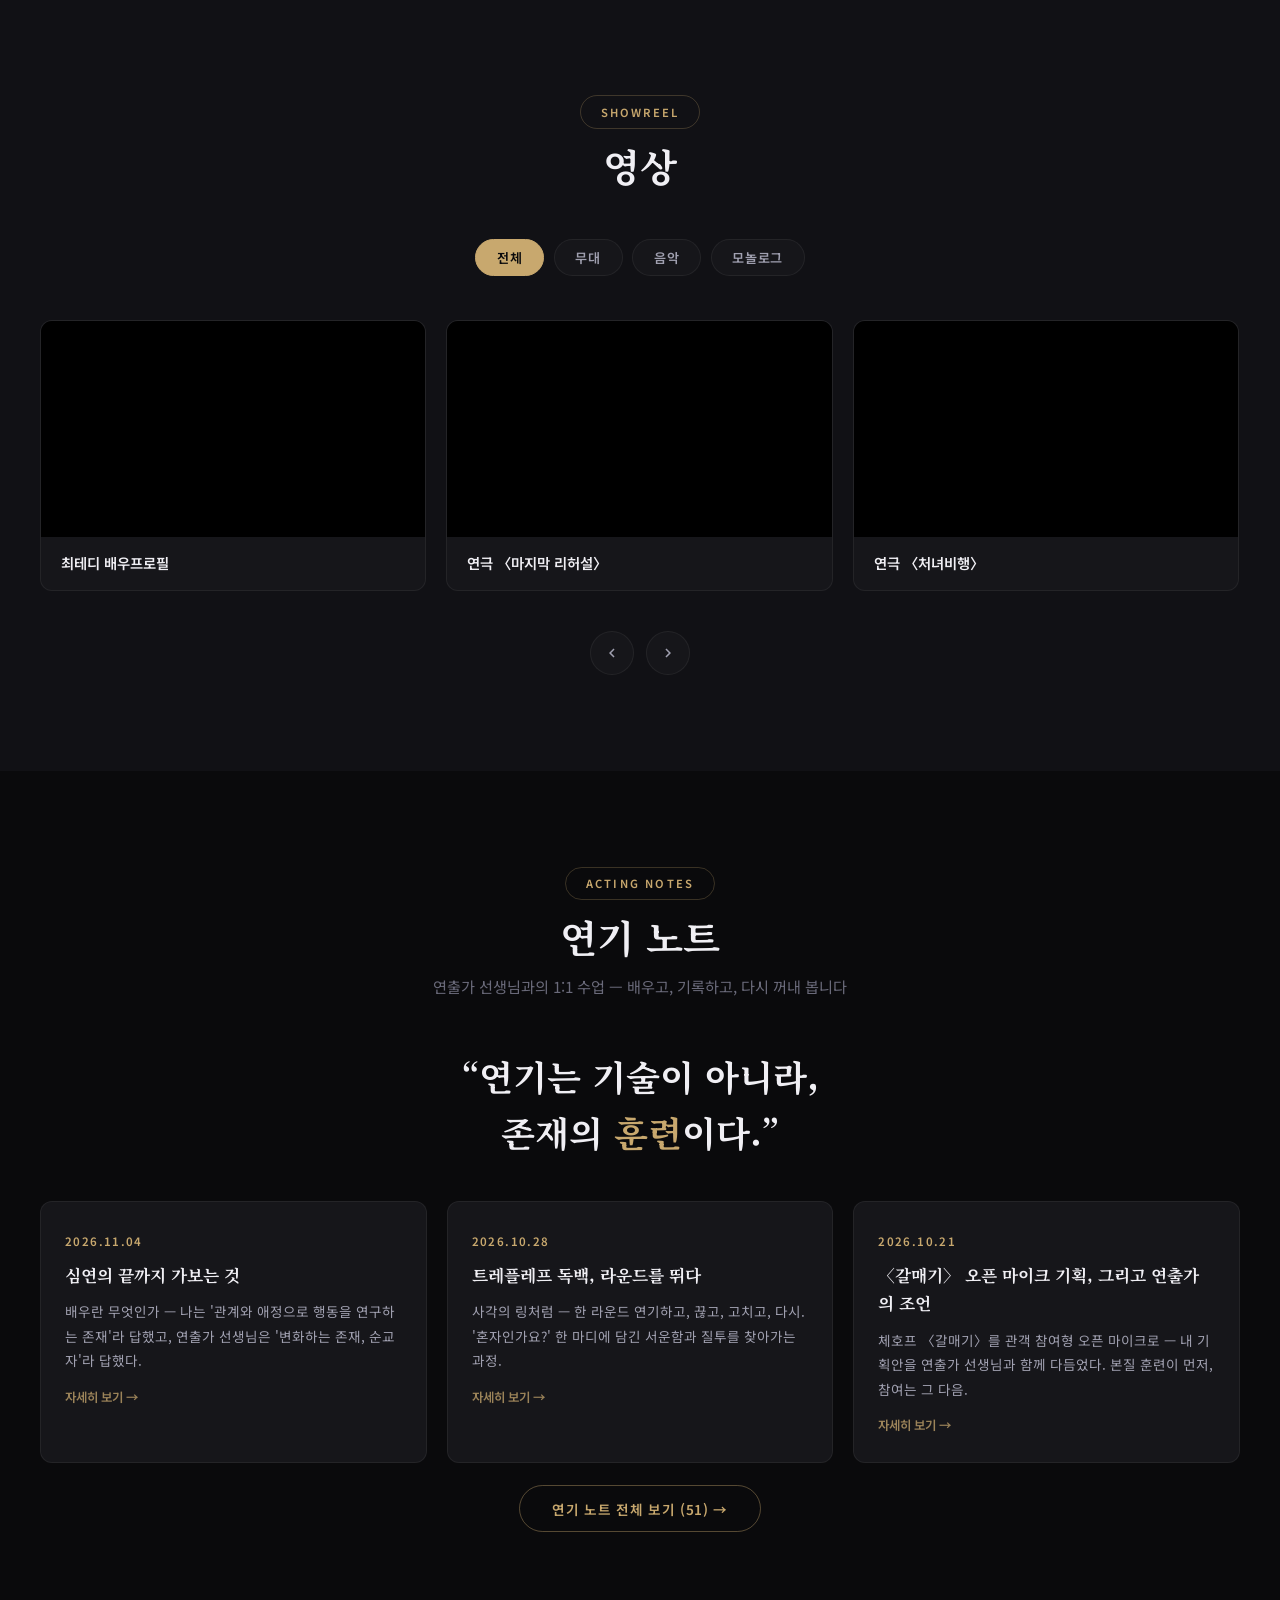
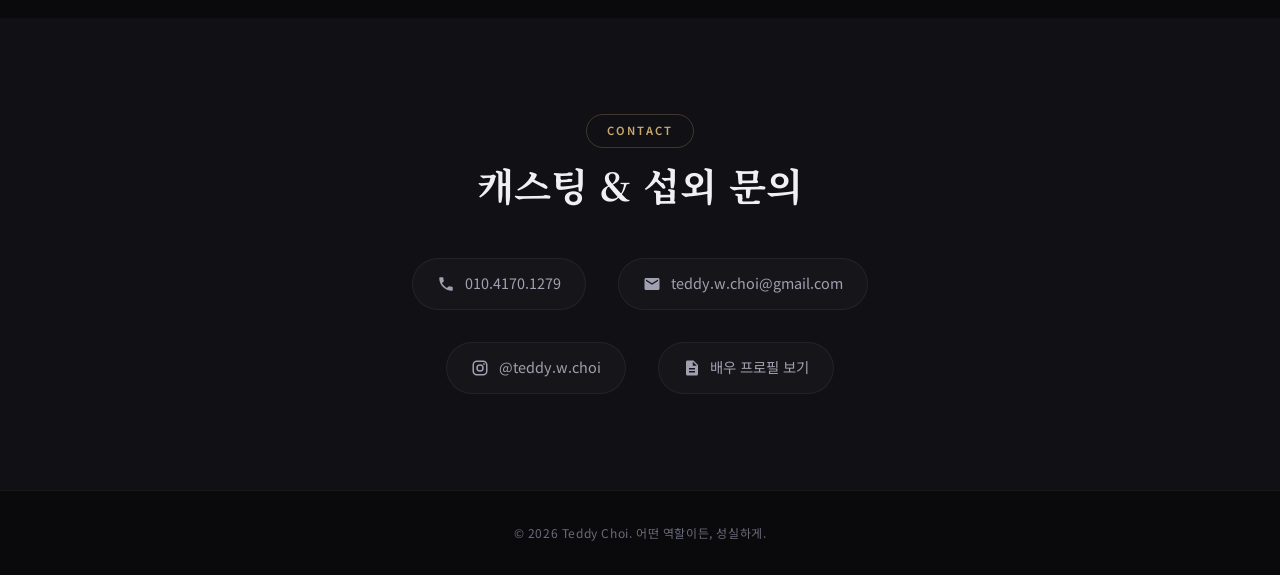
==== commit e4e56661: "Fix skill image popups and certificate preview" ====
--- a/index.html
+++ b/index.html
@@ -183,13 +183,11 @@
         <div class="skill-icon">🥊</div>
         <div class="skill-name">복싱</div>
         <div class="skill-detail">전국생활체육복싱대회<br>입상 · 🏅 메달 사진 보기</div>
-        <span class="skill-card-preview" aria-hidden="true"><img src="images/boxing_medal.jpg" alt=""></span>
       </div>
       <div class="skill-card skill-card-with-preview fade-in fade-in-delay-3" data-lightbox="images/training-basic-certificate.jpg" tabindex="0" role="button" aria-label="웨이트 트레이닝 베이직 과정 수료증 보기">
         <div class="skill-icon">🏋️</div>
         <div class="skill-name">헬스</div>
         <div class="skill-detail">웨이트 트레이닝 베이직 수료<br>청춘웨이트 · 2026.11.21</div>
-        <span class="skill-card-preview" aria-hidden="true"><img src="images/training-basic-certificate.jpg" alt=""></span>
       </div>
     </div>
   </section>
@@ -251,6 +249,10 @@
       </div>
     </div>
   </section>
+
+  <div class="skill-image-preview" id="skillImagePreview" aria-hidden="true">
+    <img src="" alt="">
+  </div>
 
   <!-- Lightbox -->
   <div class="lightbox" id="lightbox">
--- a/style.css
+++ b/style.css
@@ -1578,15 +1578,17 @@
 .skill-card-with-preview:hover,
 .skill-card-with-preview:focus-visible {
   z-index: 5;
-  outline: none;
-}
-
-.skill-card-preview {
-  position: absolute;
-  z-index: 10;
-  left: 50%;
-  bottom: calc(100% + 0.75rem);
-  width: min(280px, calc(100vw - 3rem));
+}
+
+.skill-card-with-preview:focus-visible {
+  outline: 2px solid var(--color-accent);
+  outline-offset: 3px;
+}
+
+.skill-image-preview {
+  position: fixed;
+  z-index: 1500;
+  width: min(340px, calc(100vw - 2rem));
   padding: 0.45rem;
   border: 1px solid var(--color-border-hover);
   border-radius: var(--radius-md);
@@ -1595,23 +1597,22 @@
   opacity: 0;
   visibility: hidden;
   pointer-events: none;
-  transform: translate(-50%, 0.5rem);
+  transform: translateY(0.5rem);
   transition: opacity var(--transition-fast), transform var(--transition-fast), visibility var(--transition-fast);
 }
 
-.skill-card-preview img {
+.skill-image-preview.active {
+  opacity: 1;
+  visibility: visible;
+  transform: translateY(0);
+}
+
+.skill-image-preview img {
   display: block;
   width: 100%;
-  max-height: 260px;
+  max-height: min(300px, calc(100vh - 2rem));
   object-fit: contain;
   border-radius: calc(var(--radius-md) - 4px);
-}
-
-.skill-card-with-preview:hover .skill-card-preview,
-.skill-card-with-preview:focus-visible .skill-card-preview {
-  opacity: 1;
-  visibility: visible;
-  transform: translate(-50%, 0);
 }
 
 .skill-icon {
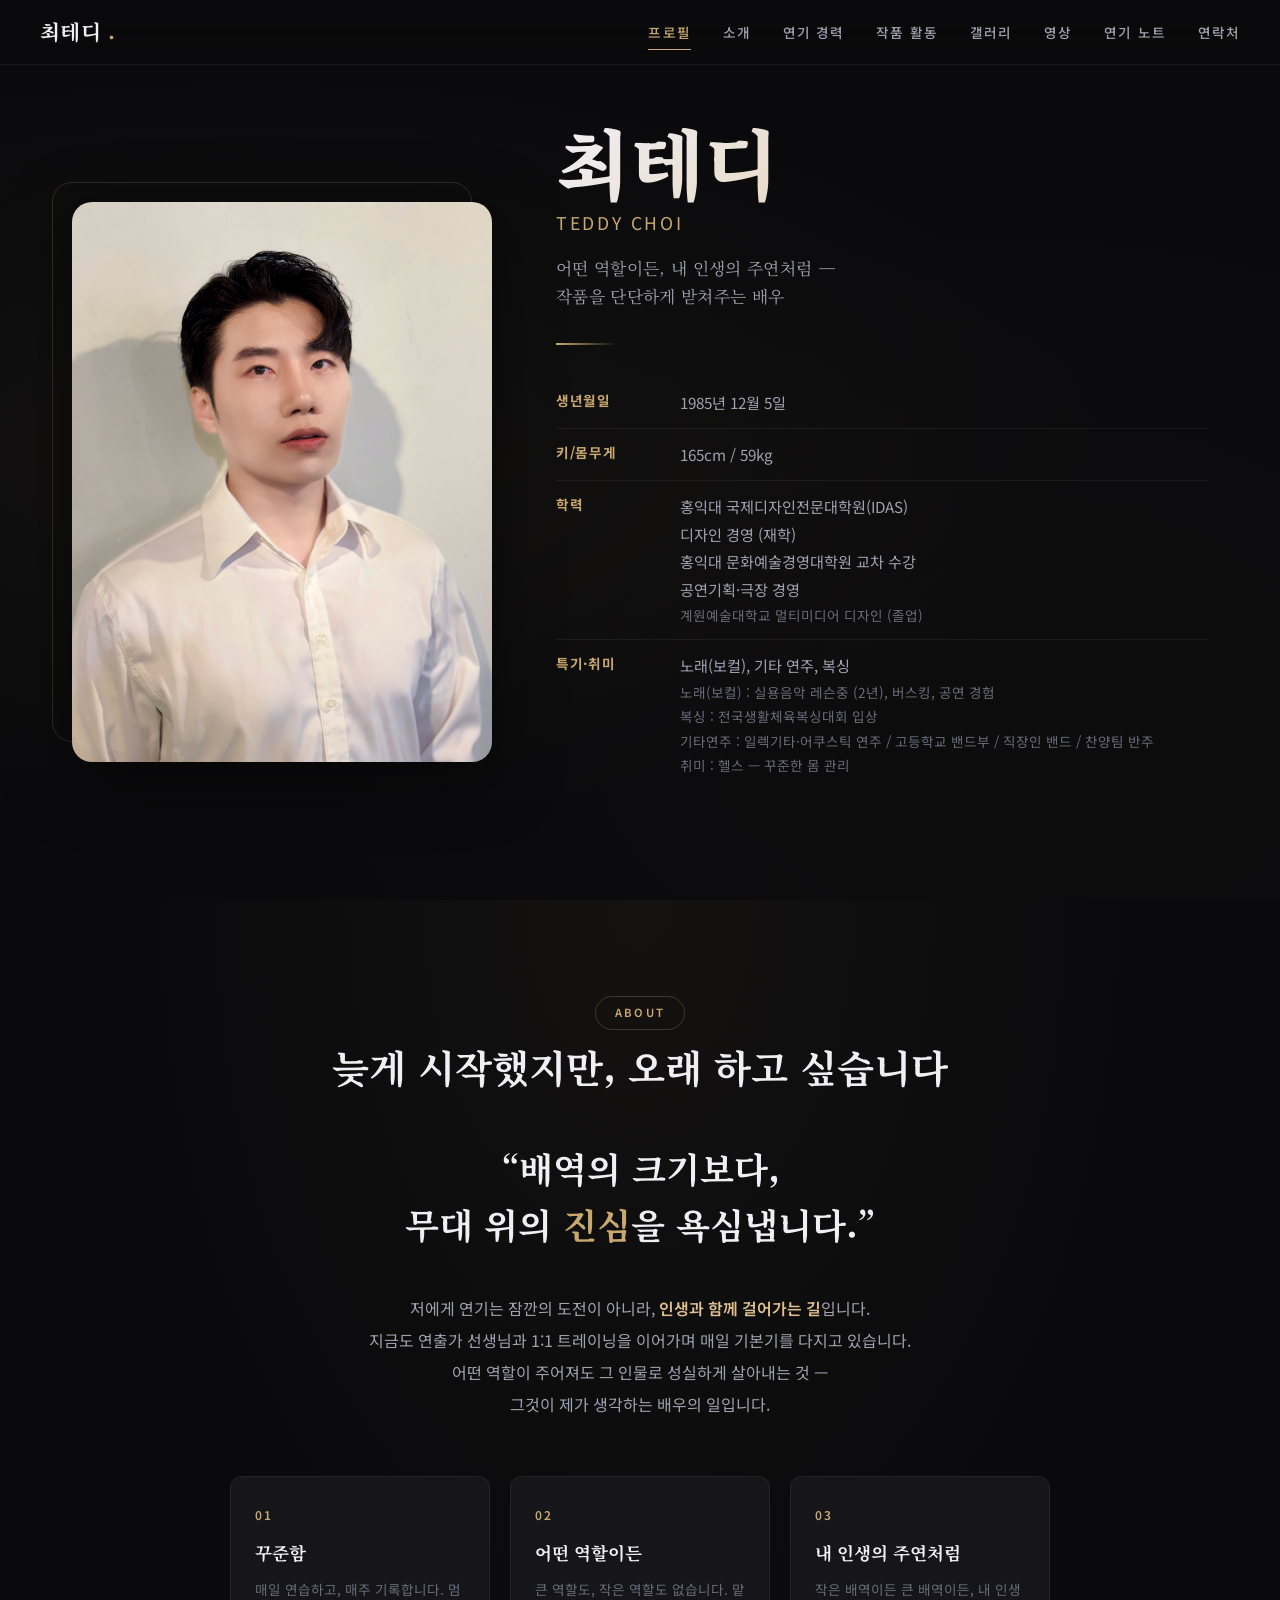
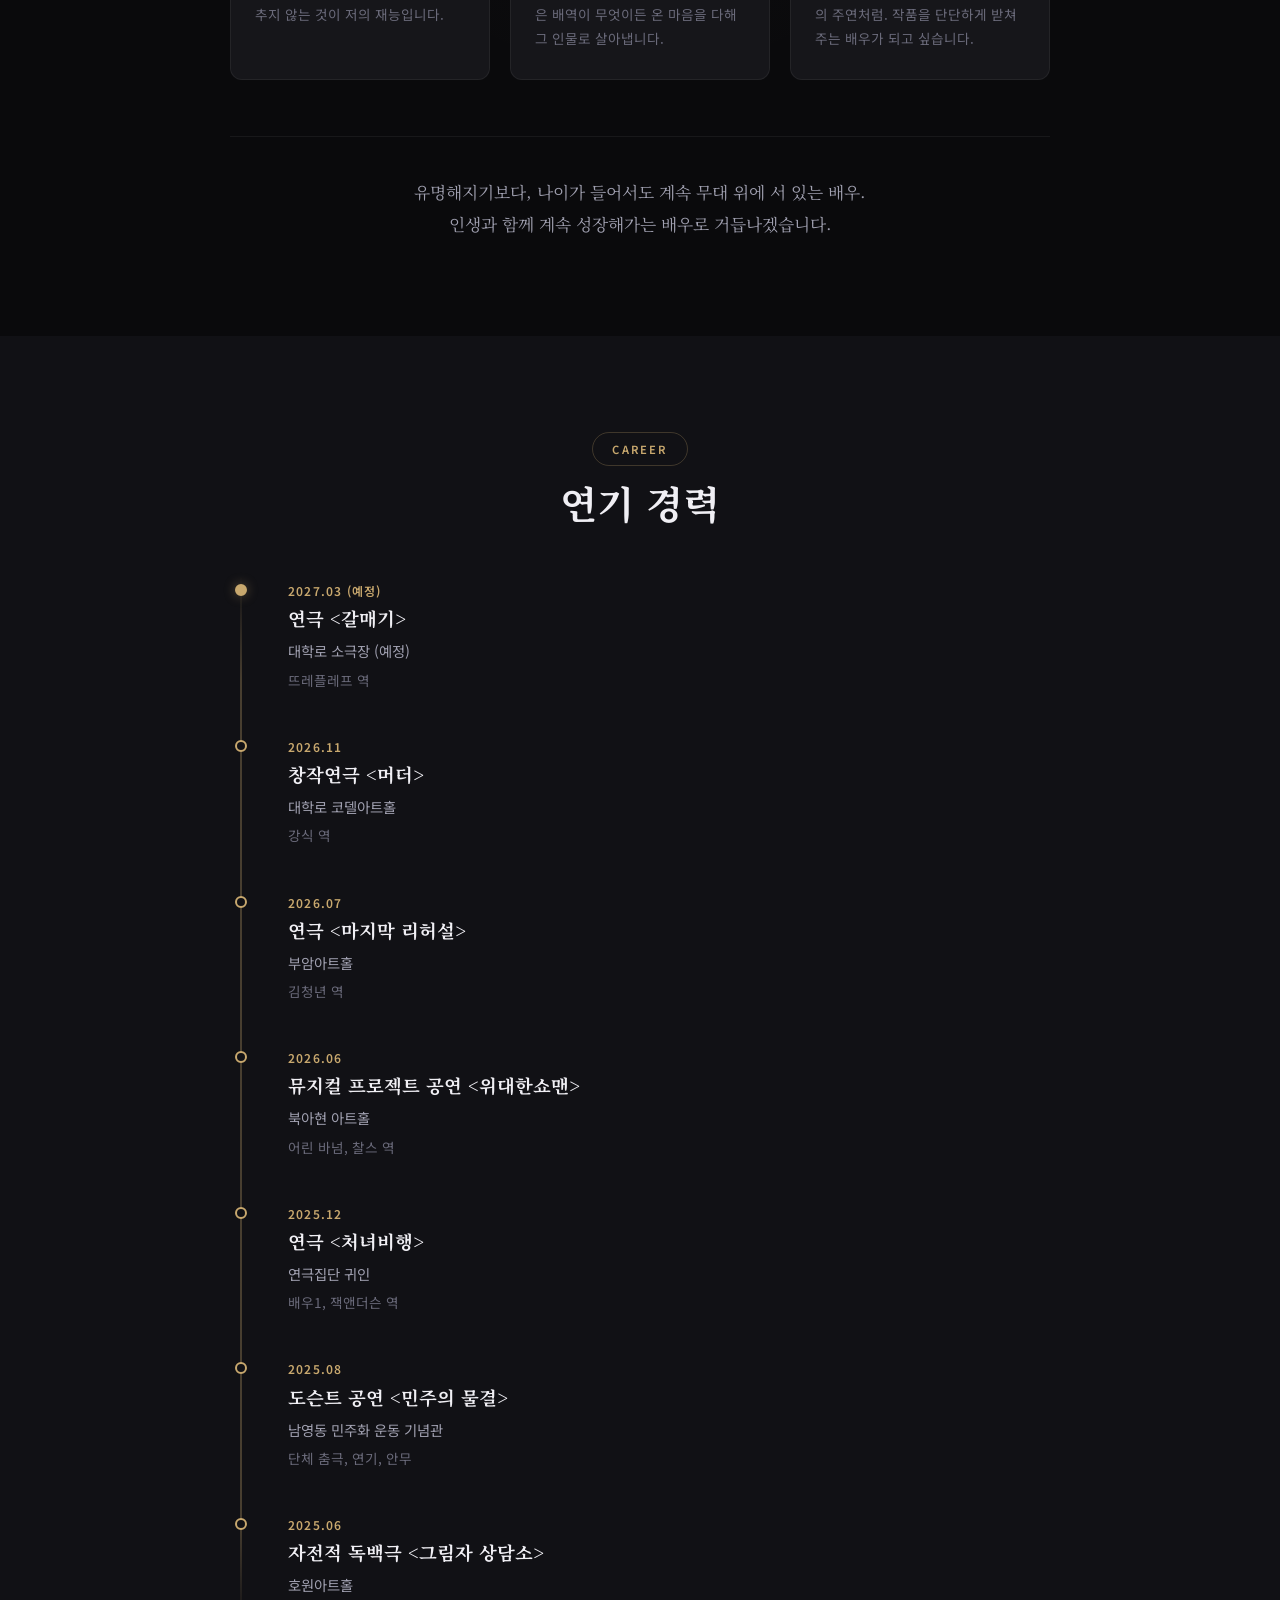
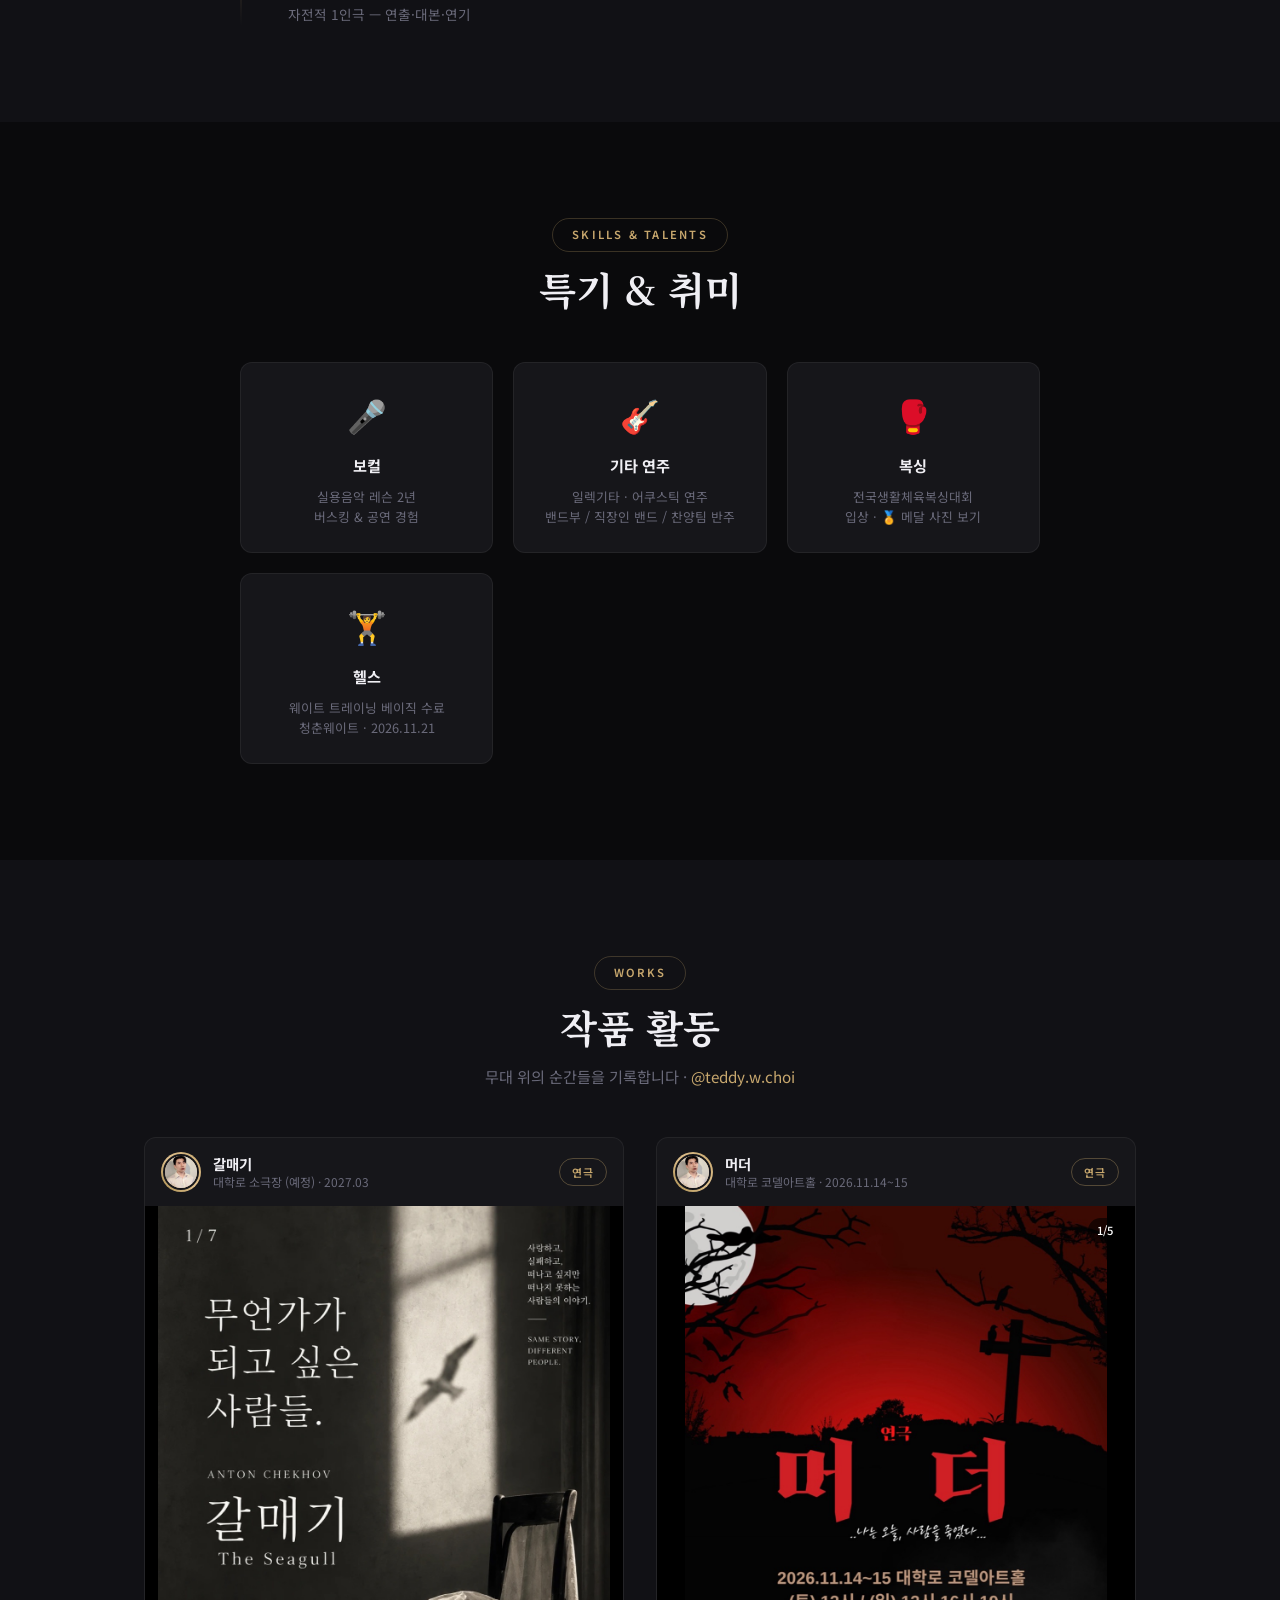
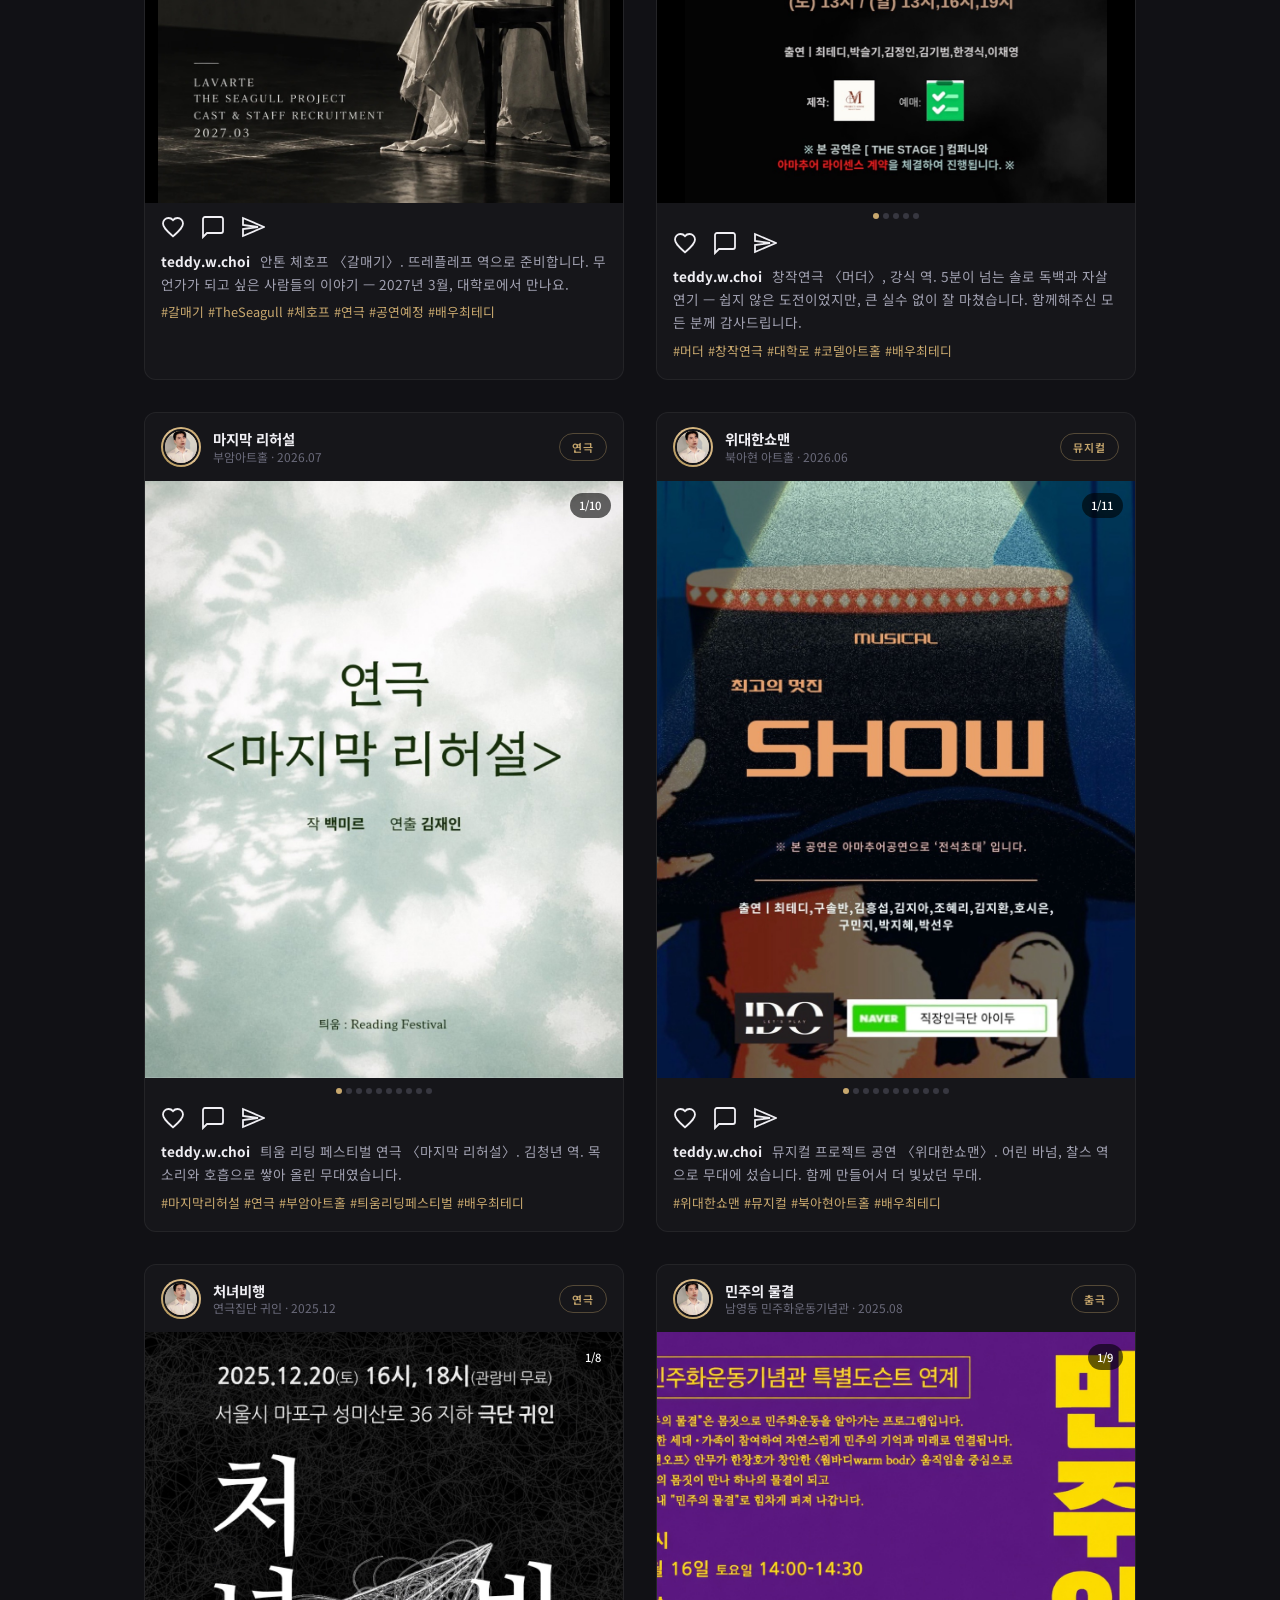
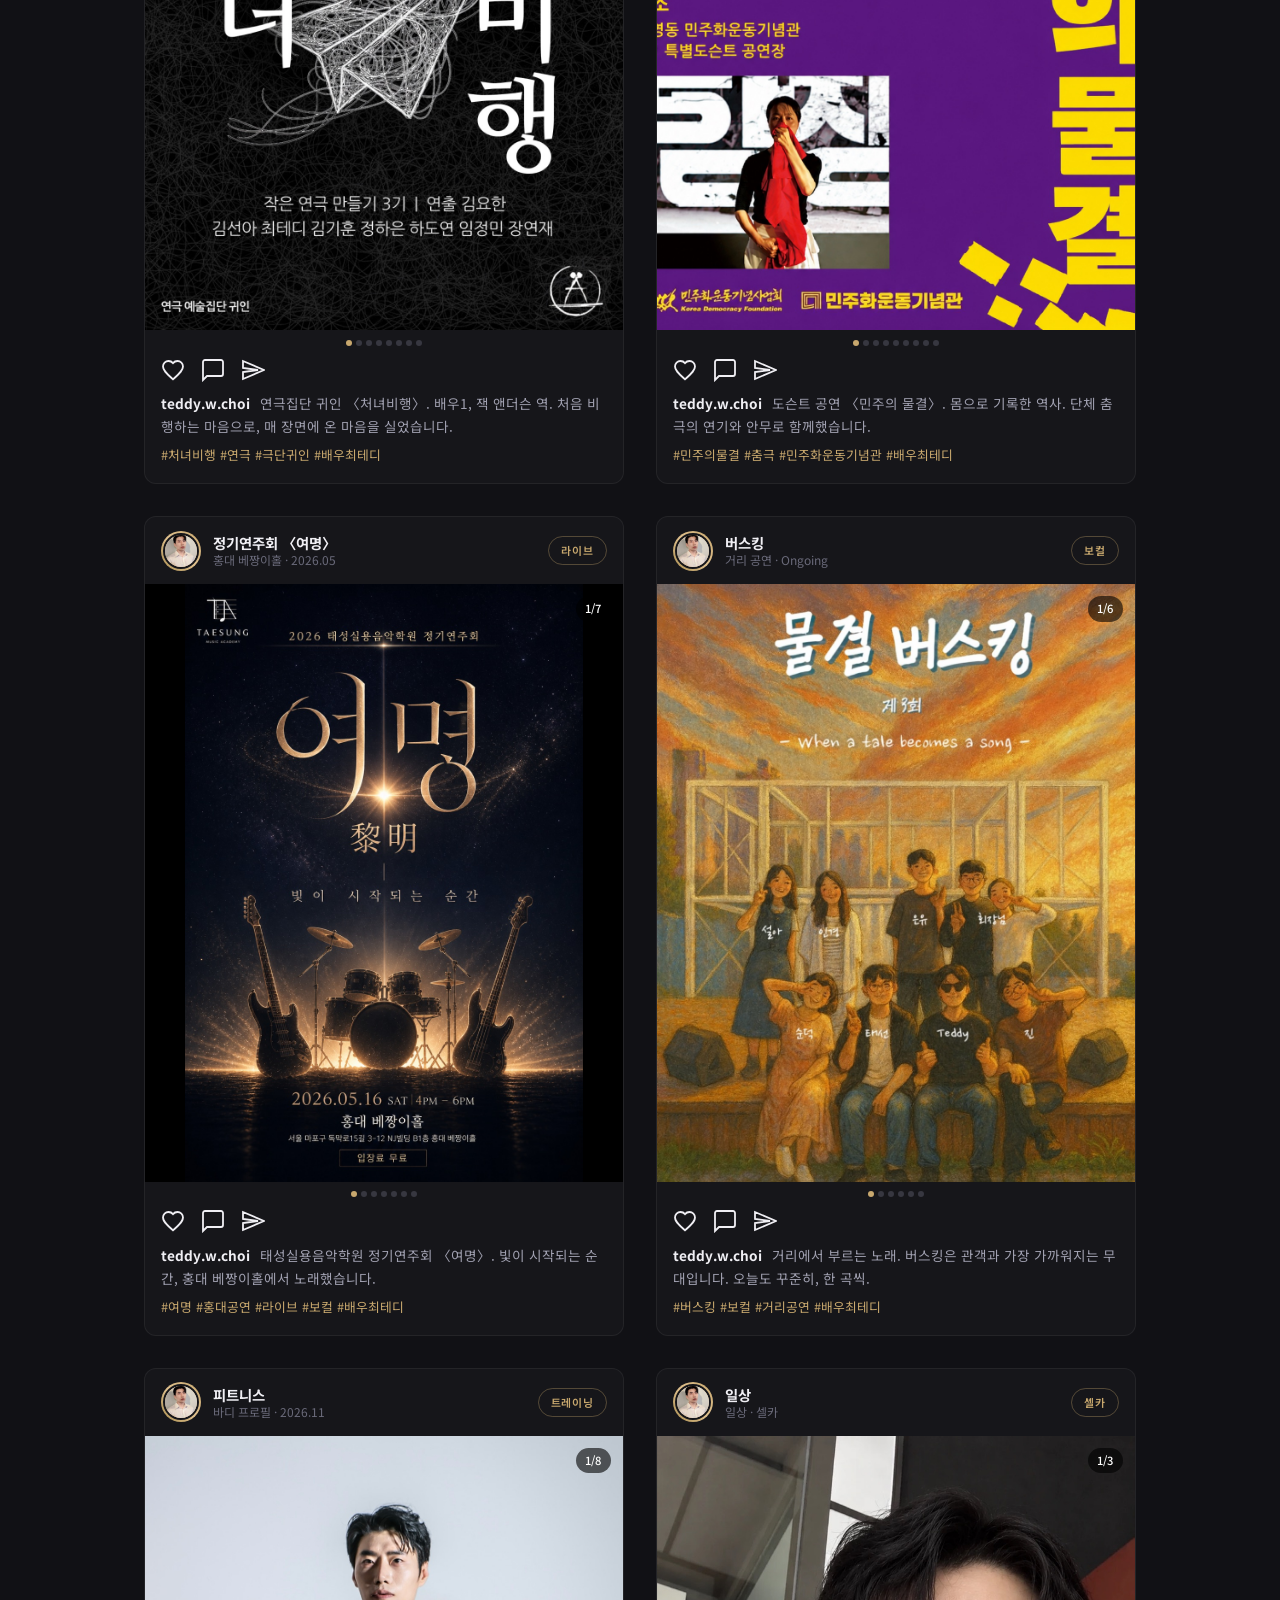
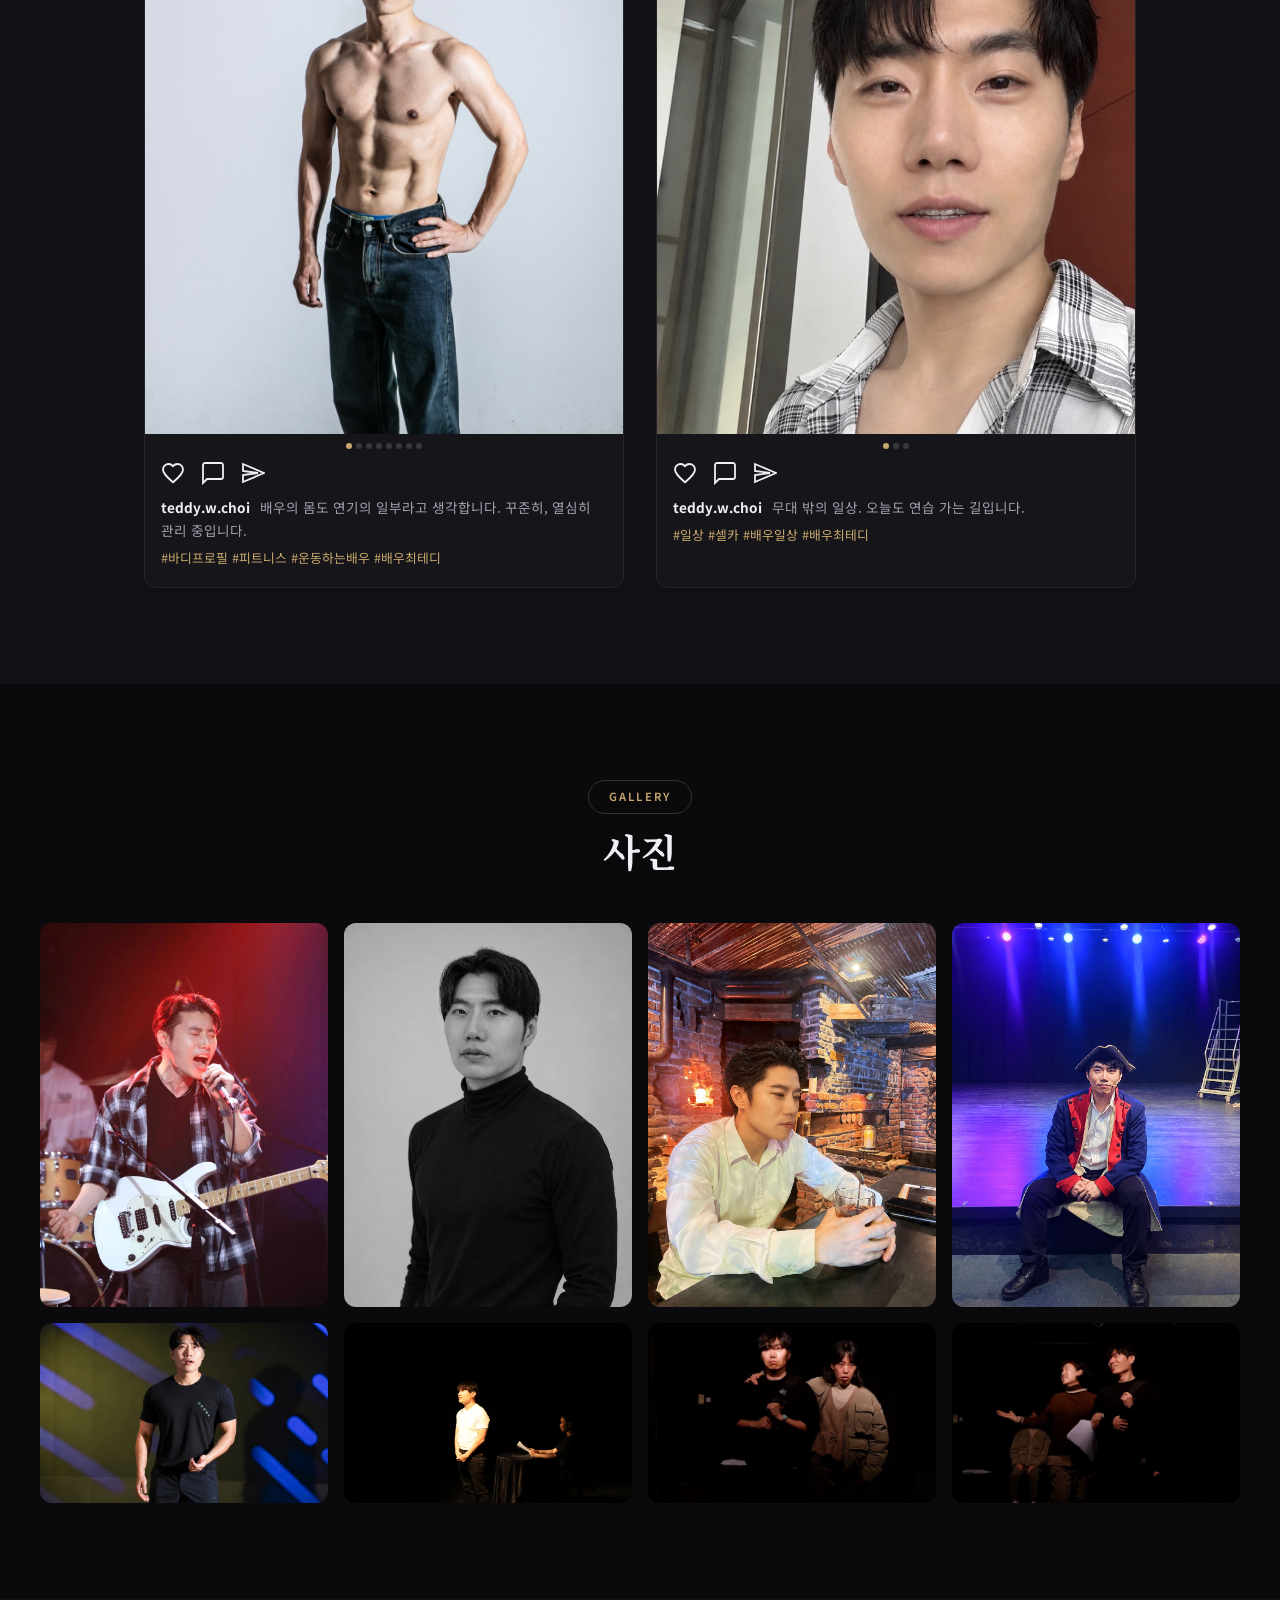
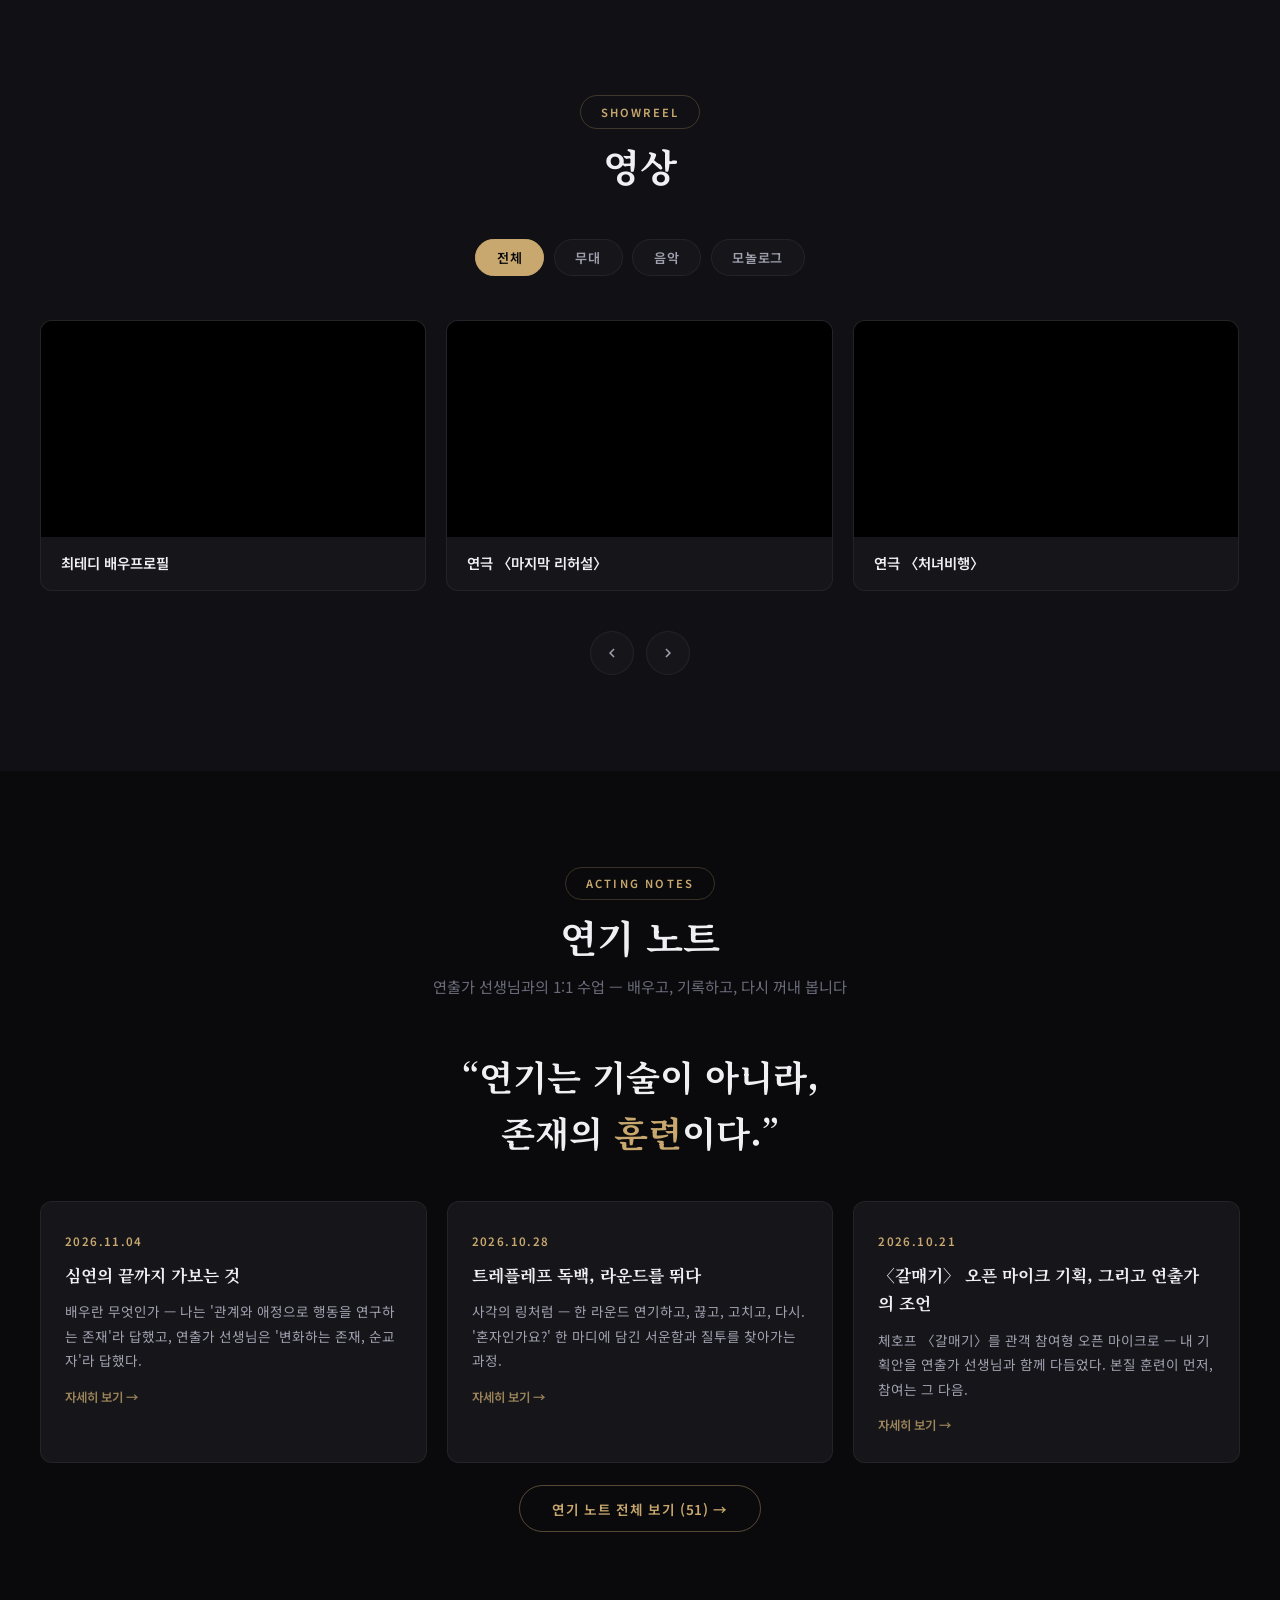
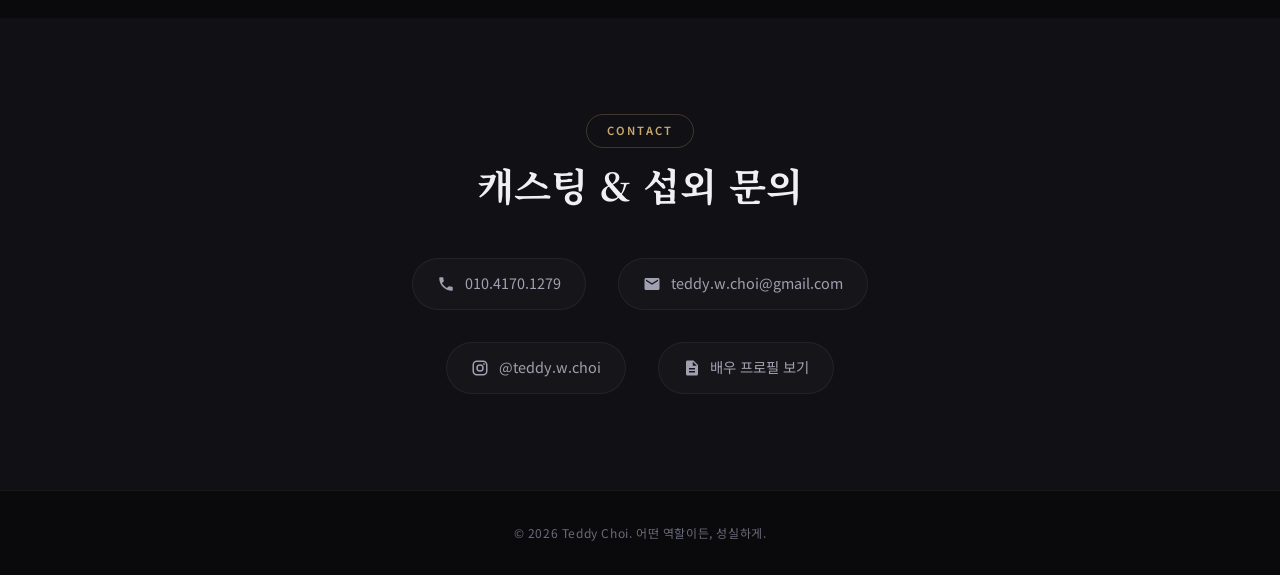
==== commit 91addacb: "Refresh popup asset cache versions" ====
--- a/index.html
+++ b/index.html
@@ -16,7 +16,7 @@
   <link rel="preconnect" href="https://fonts.gstatic.com" crossorigin>
   <link href="https://fonts.googleapis.com/css2?family=Noto+Serif+KR:wght@400;700;900&family=Noto+Sans+KR:wght@300;400;500;700&display=swap" rel="stylesheet">
 
-  <link rel="stylesheet" href="style.css?v=13">
+  <link rel="stylesheet" href="style.css?v=14">
 </head>
 <body>
 
@@ -184,7 +184,7 @@
         <div class="skill-name">복싱</div>
         <div class="skill-detail">전국생활체육복싱대회<br>입상 · 🏅 메달 사진 보기</div>
       </div>
-      <div class="skill-card skill-card-with-preview fade-in fade-in-delay-3" data-lightbox="images/training-basic-certificate.jpg" tabindex="0" role="button" aria-label="웨이트 트레이닝 베이직 과정 수료증 보기">
+      <div class="skill-card skill-card-with-preview fade-in fade-in-delay-3" data-lightbox="images/training-basic-certificate-v2.jpg" tabindex="0" role="button" aria-label="웨이트 트레이닝 베이직 과정 수료증 보기">
         <div class="skill-icon">🏋️</div>
         <div class="skill-name">헬스</div>
         <div class="skill-detail">웨이트 트레이닝 베이직 수료<br>청춘웨이트 · 2026.11.21</div>
@@ -354,6 +354,6 @@
 
   <script src="notes-data.js?v=9"></script>
   <script src="profile-data.js?v=8"></script>
-  <script src="script.js?v=41"></script>
+  <script src="script.js?v=42"></script>
 </body>
 </html>
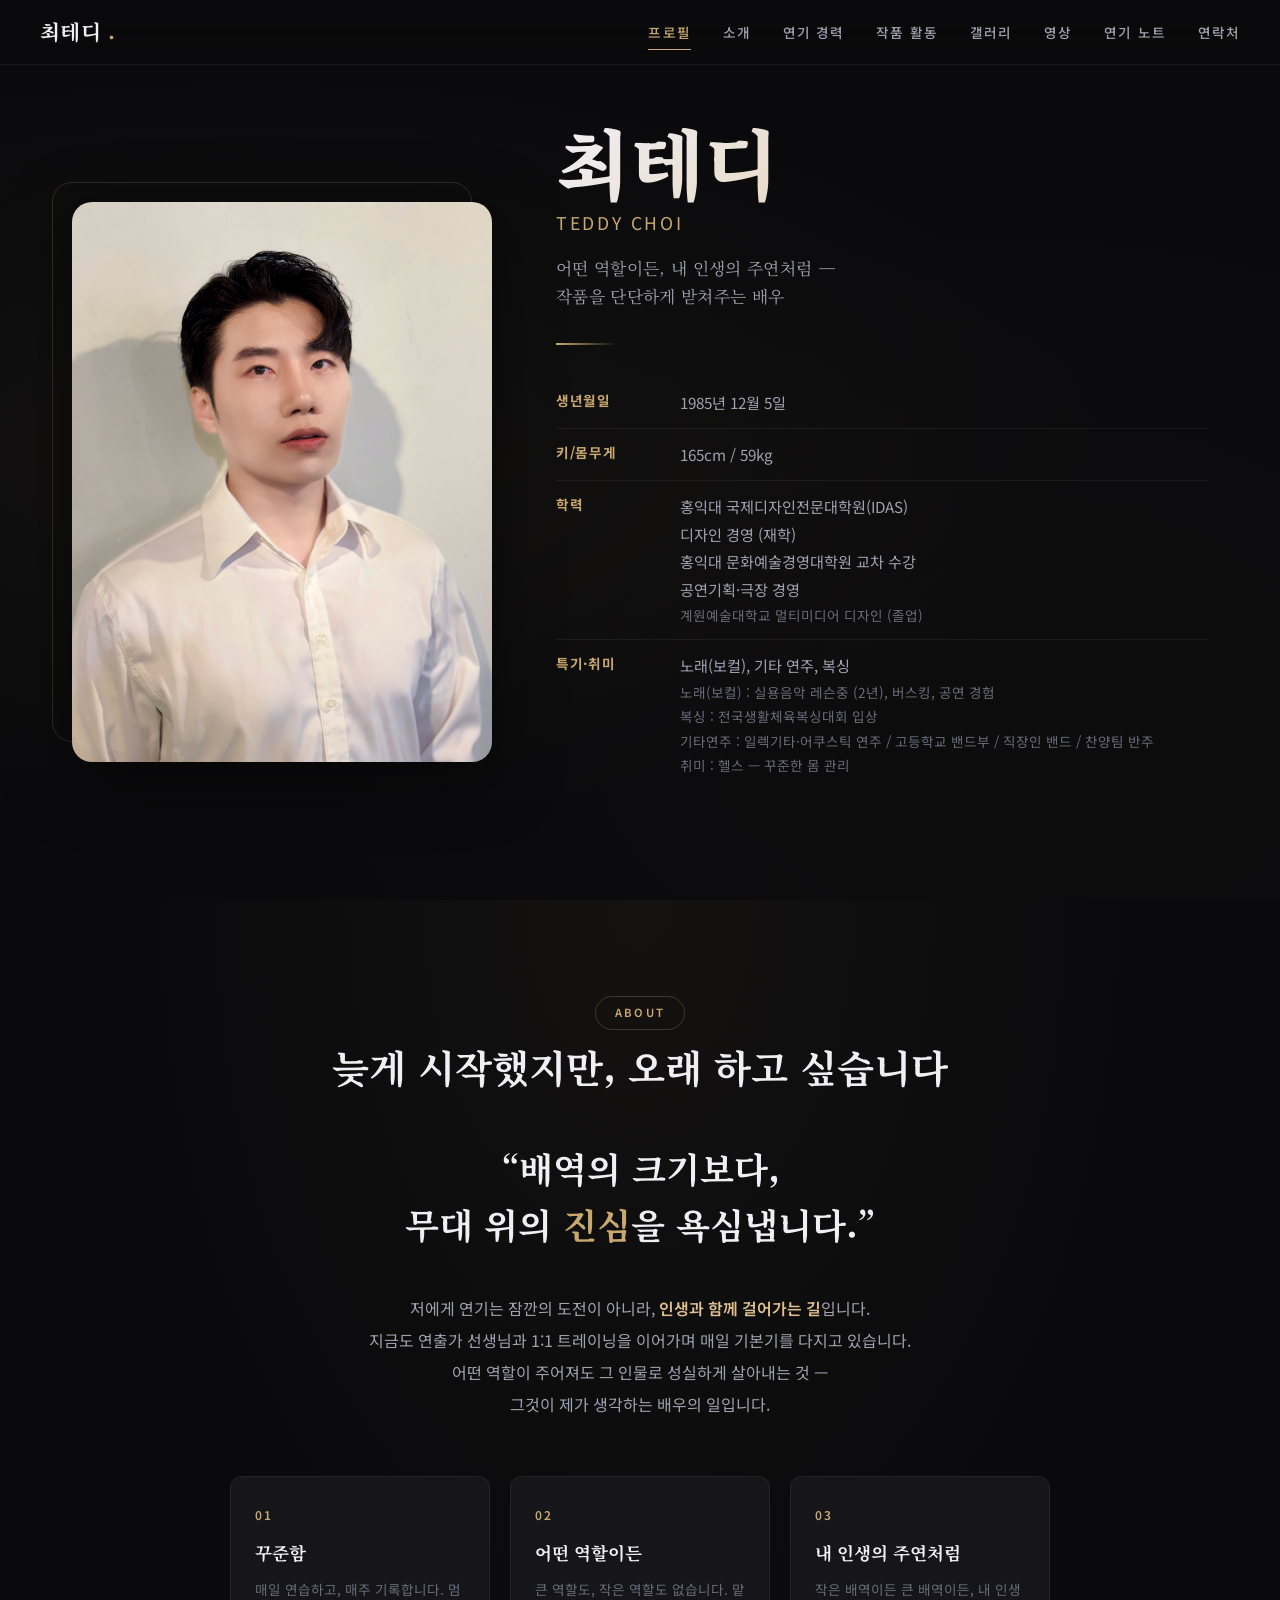
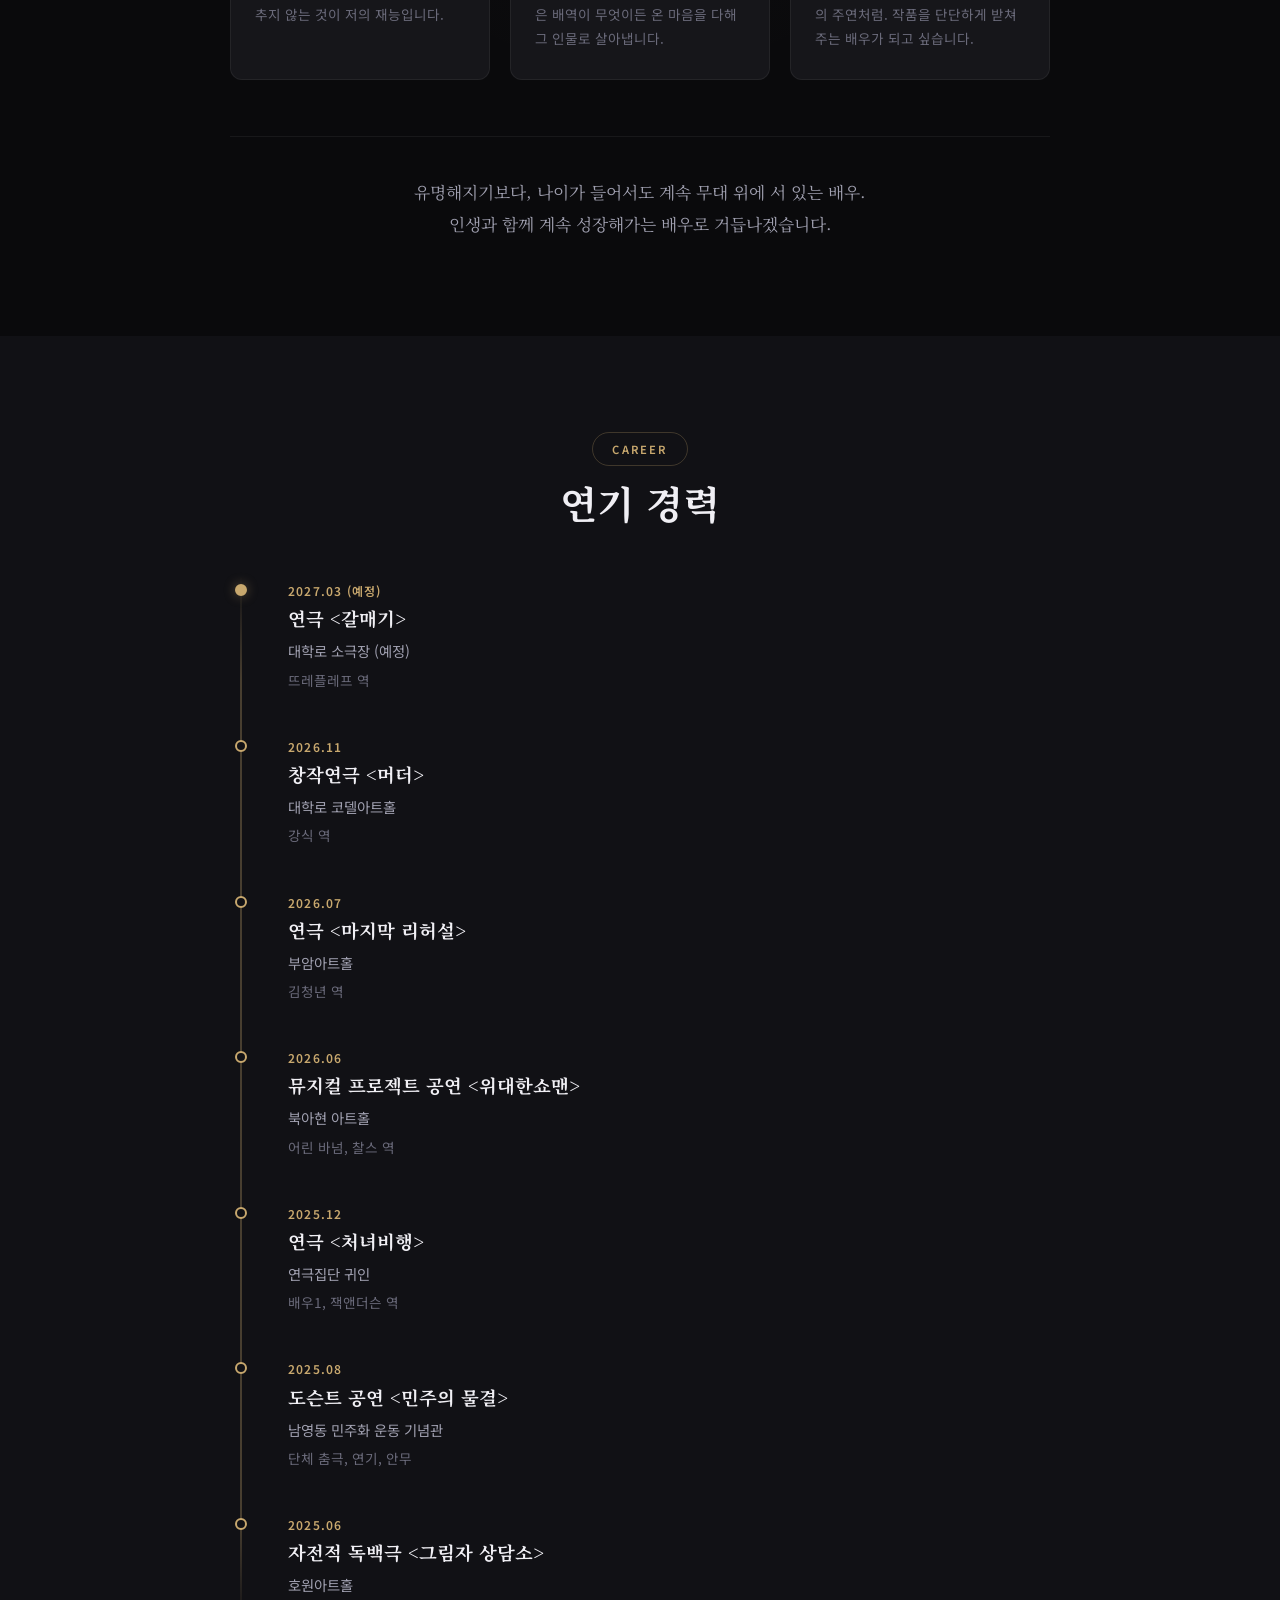
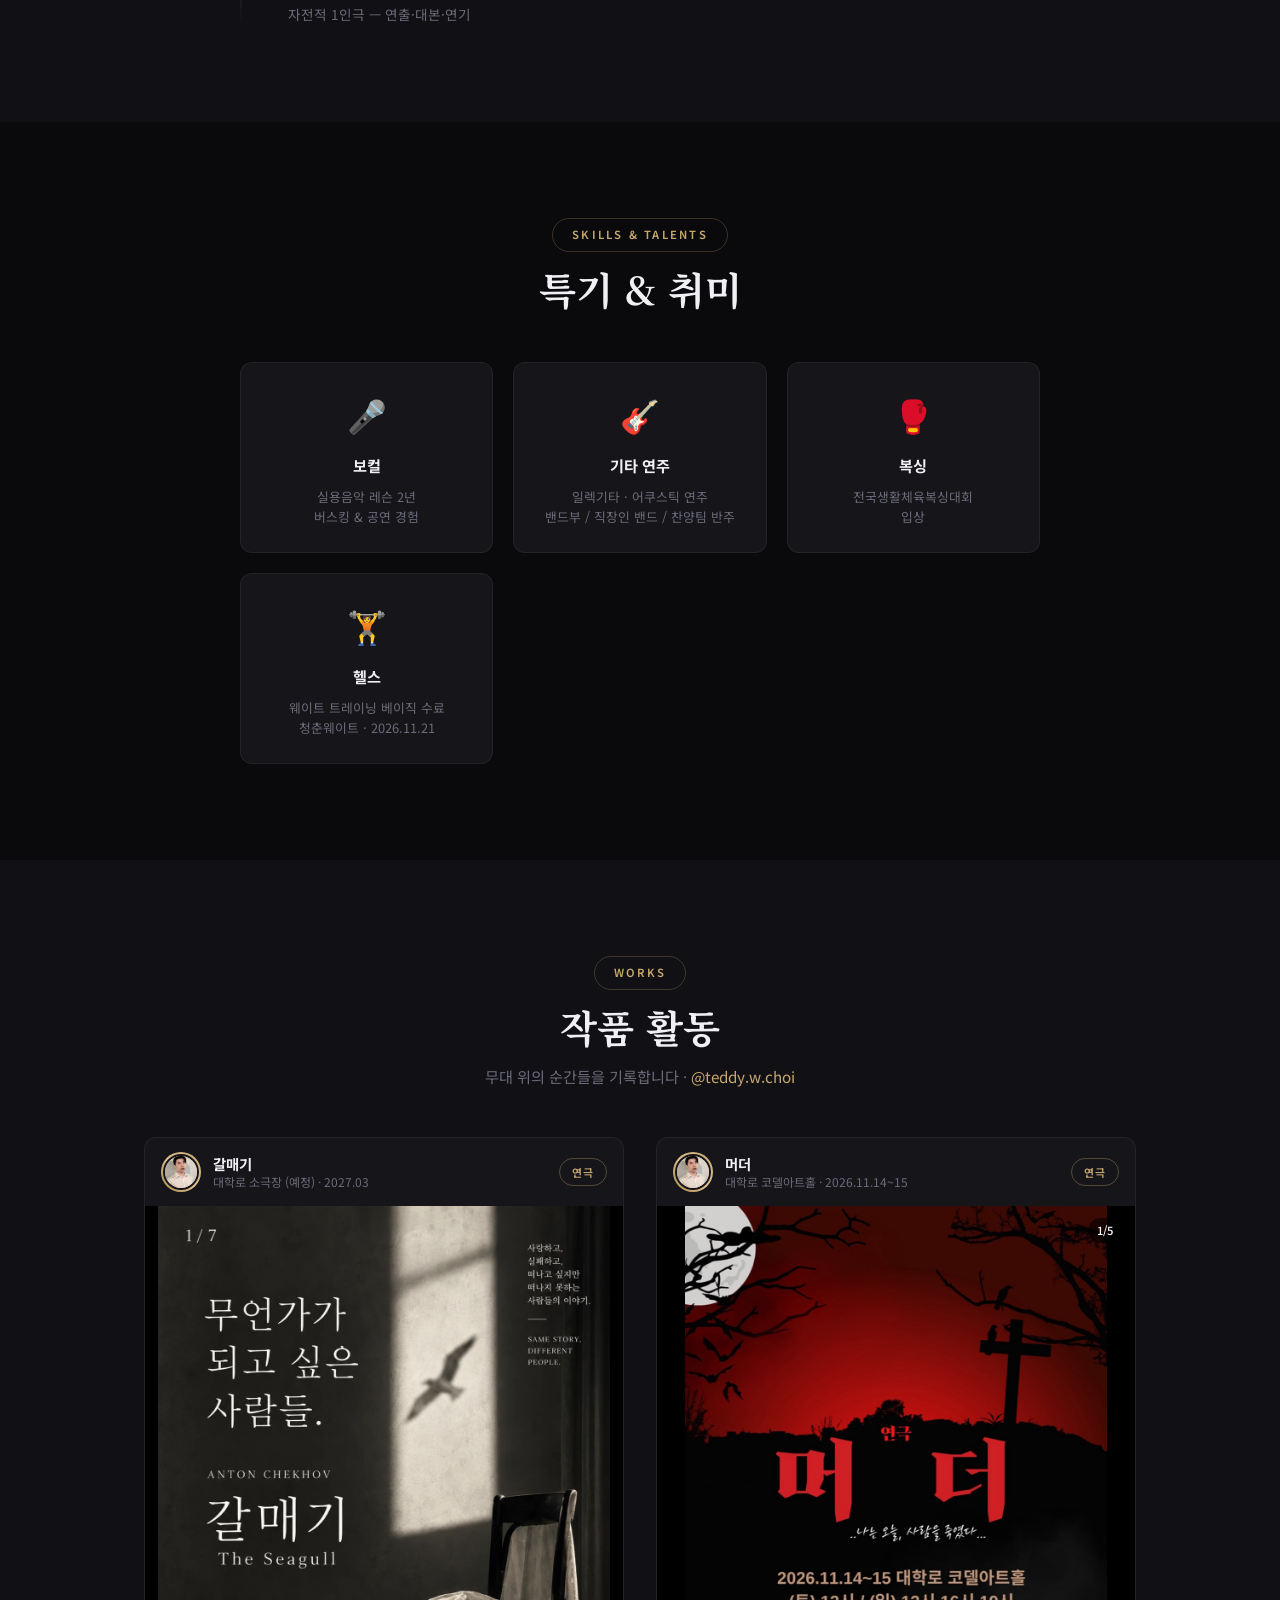
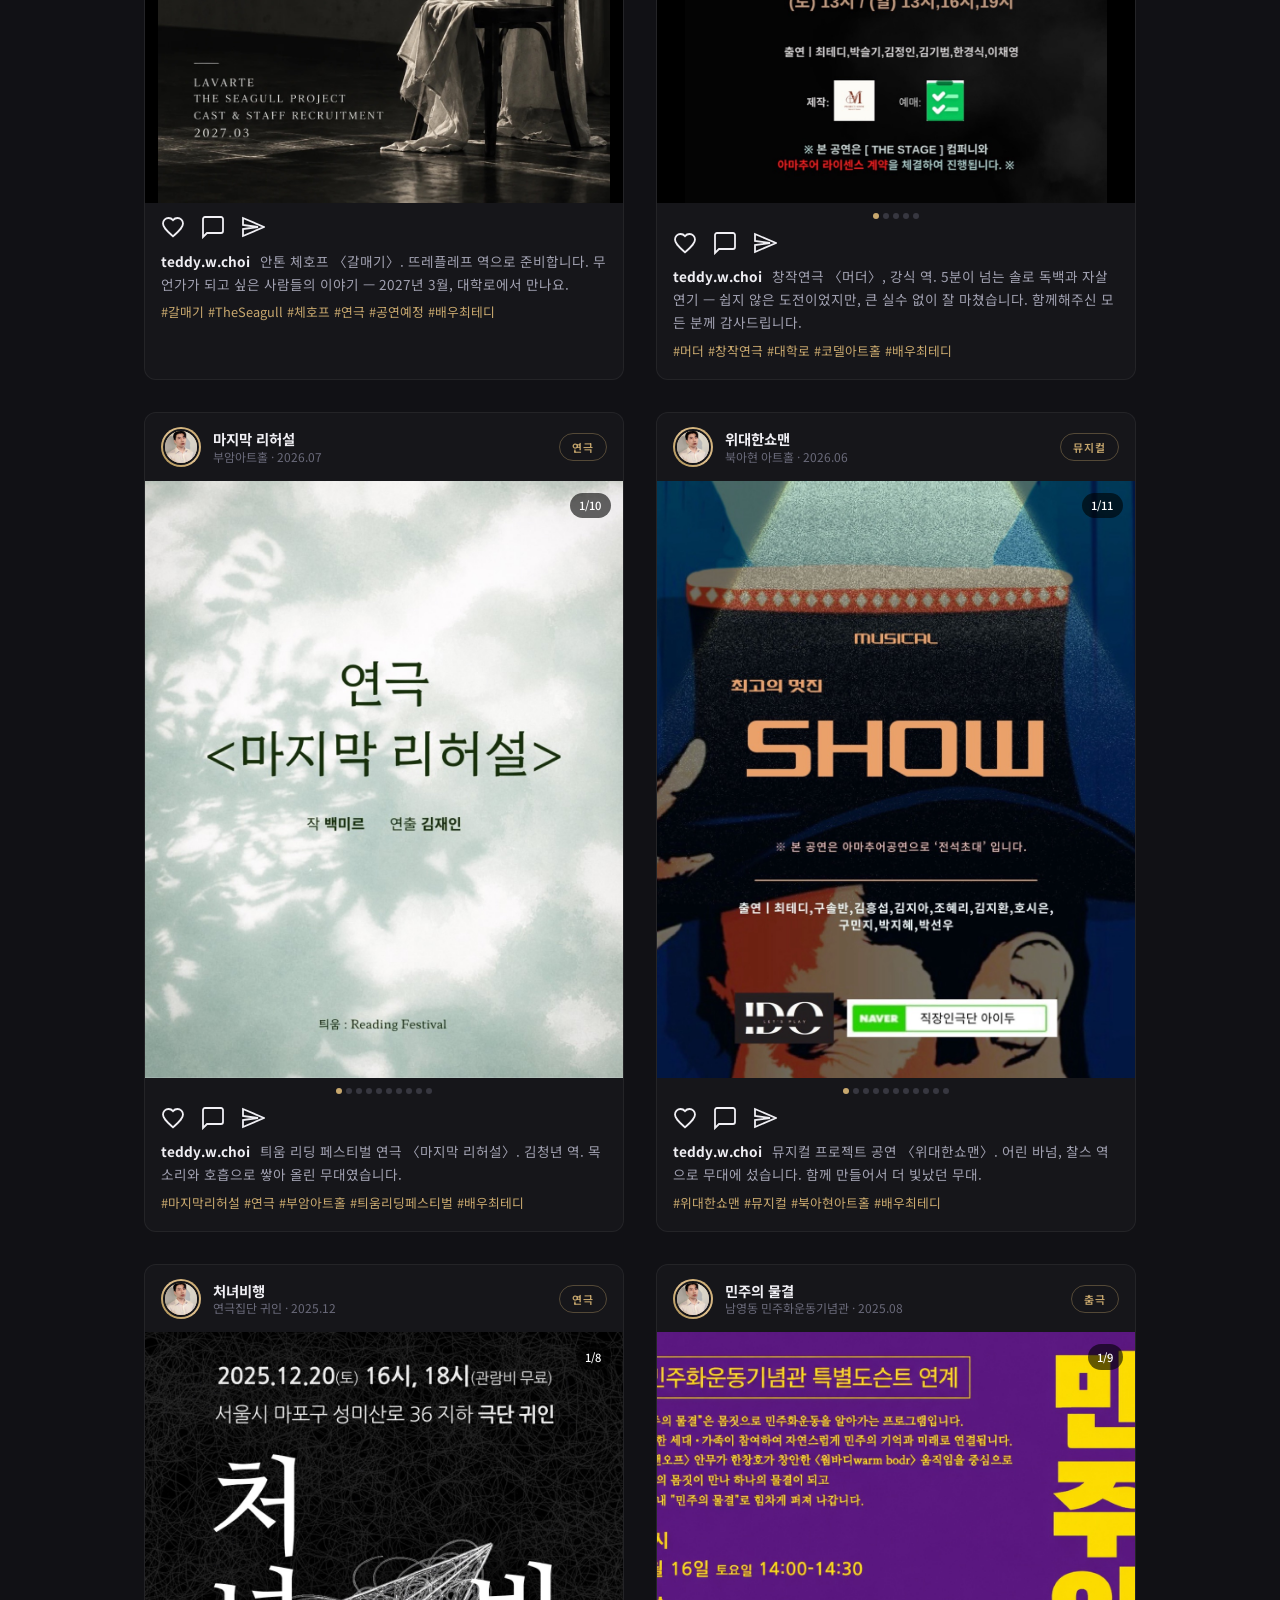
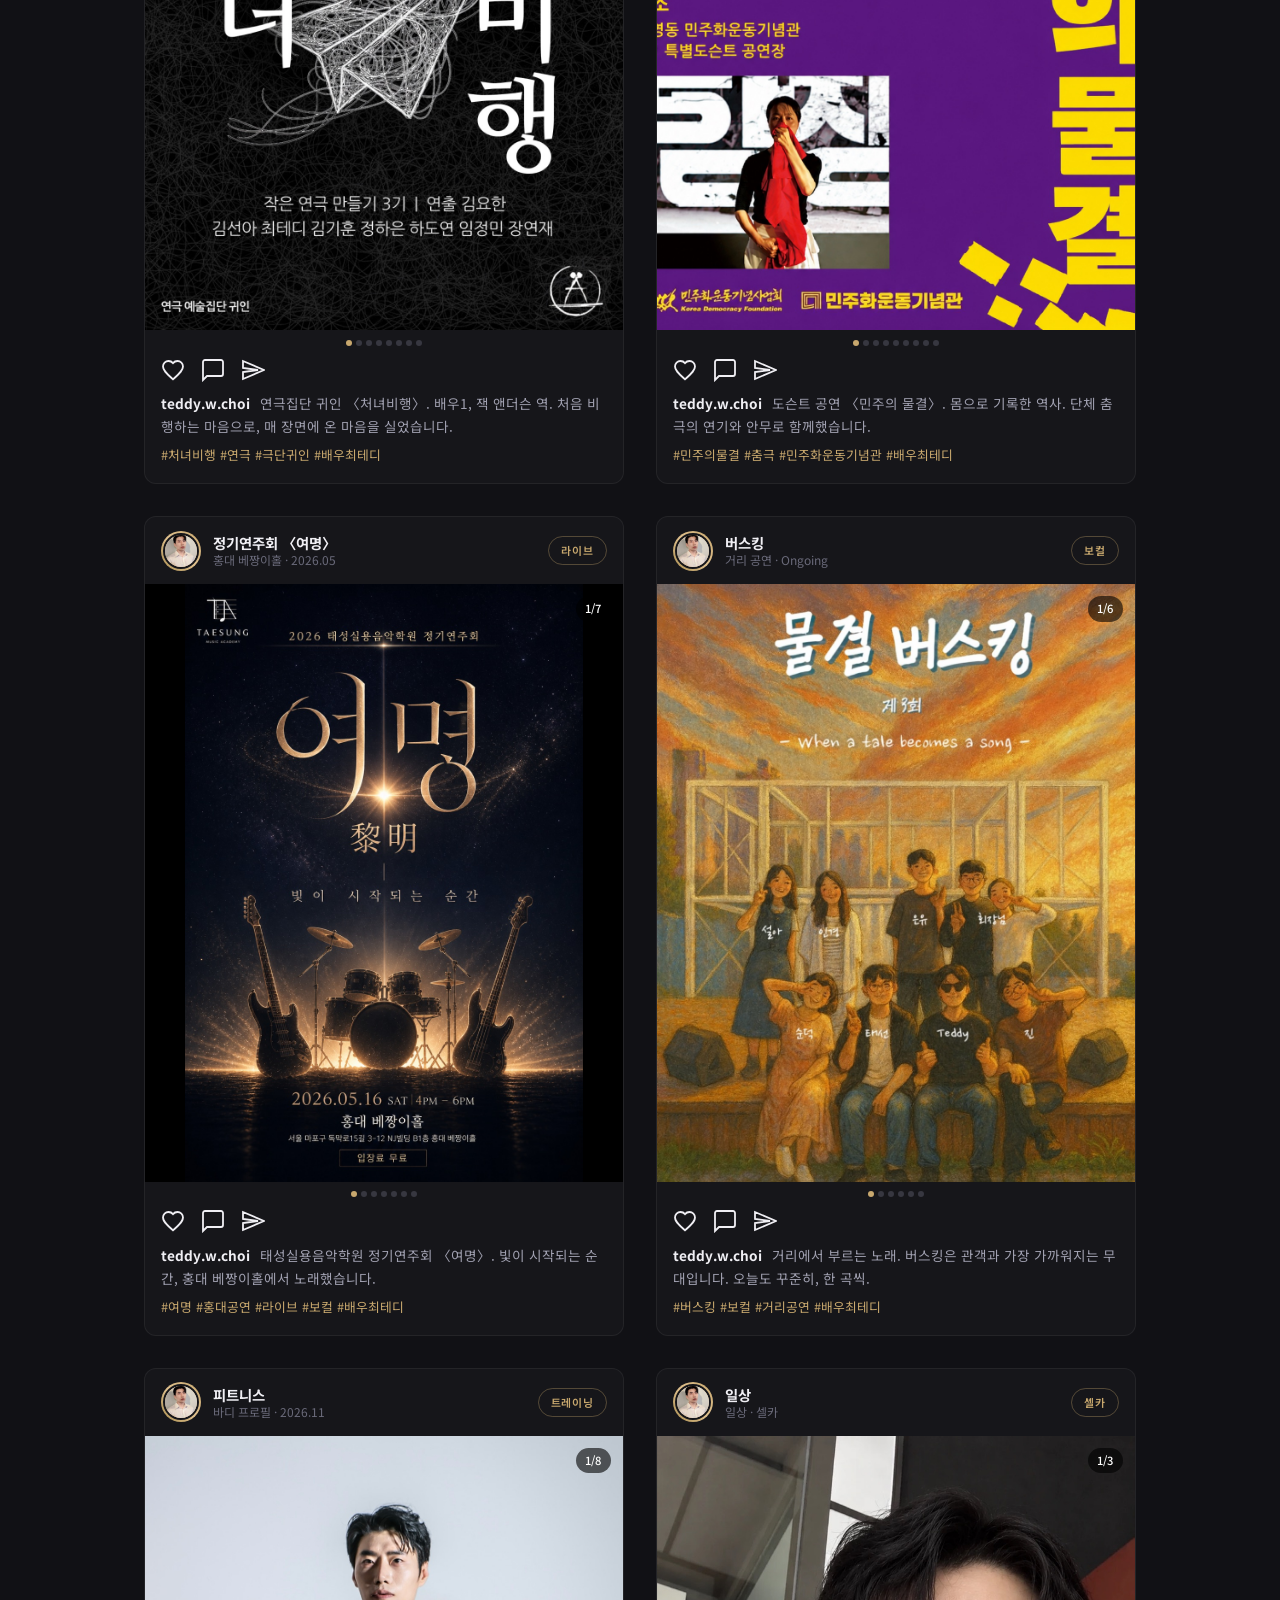
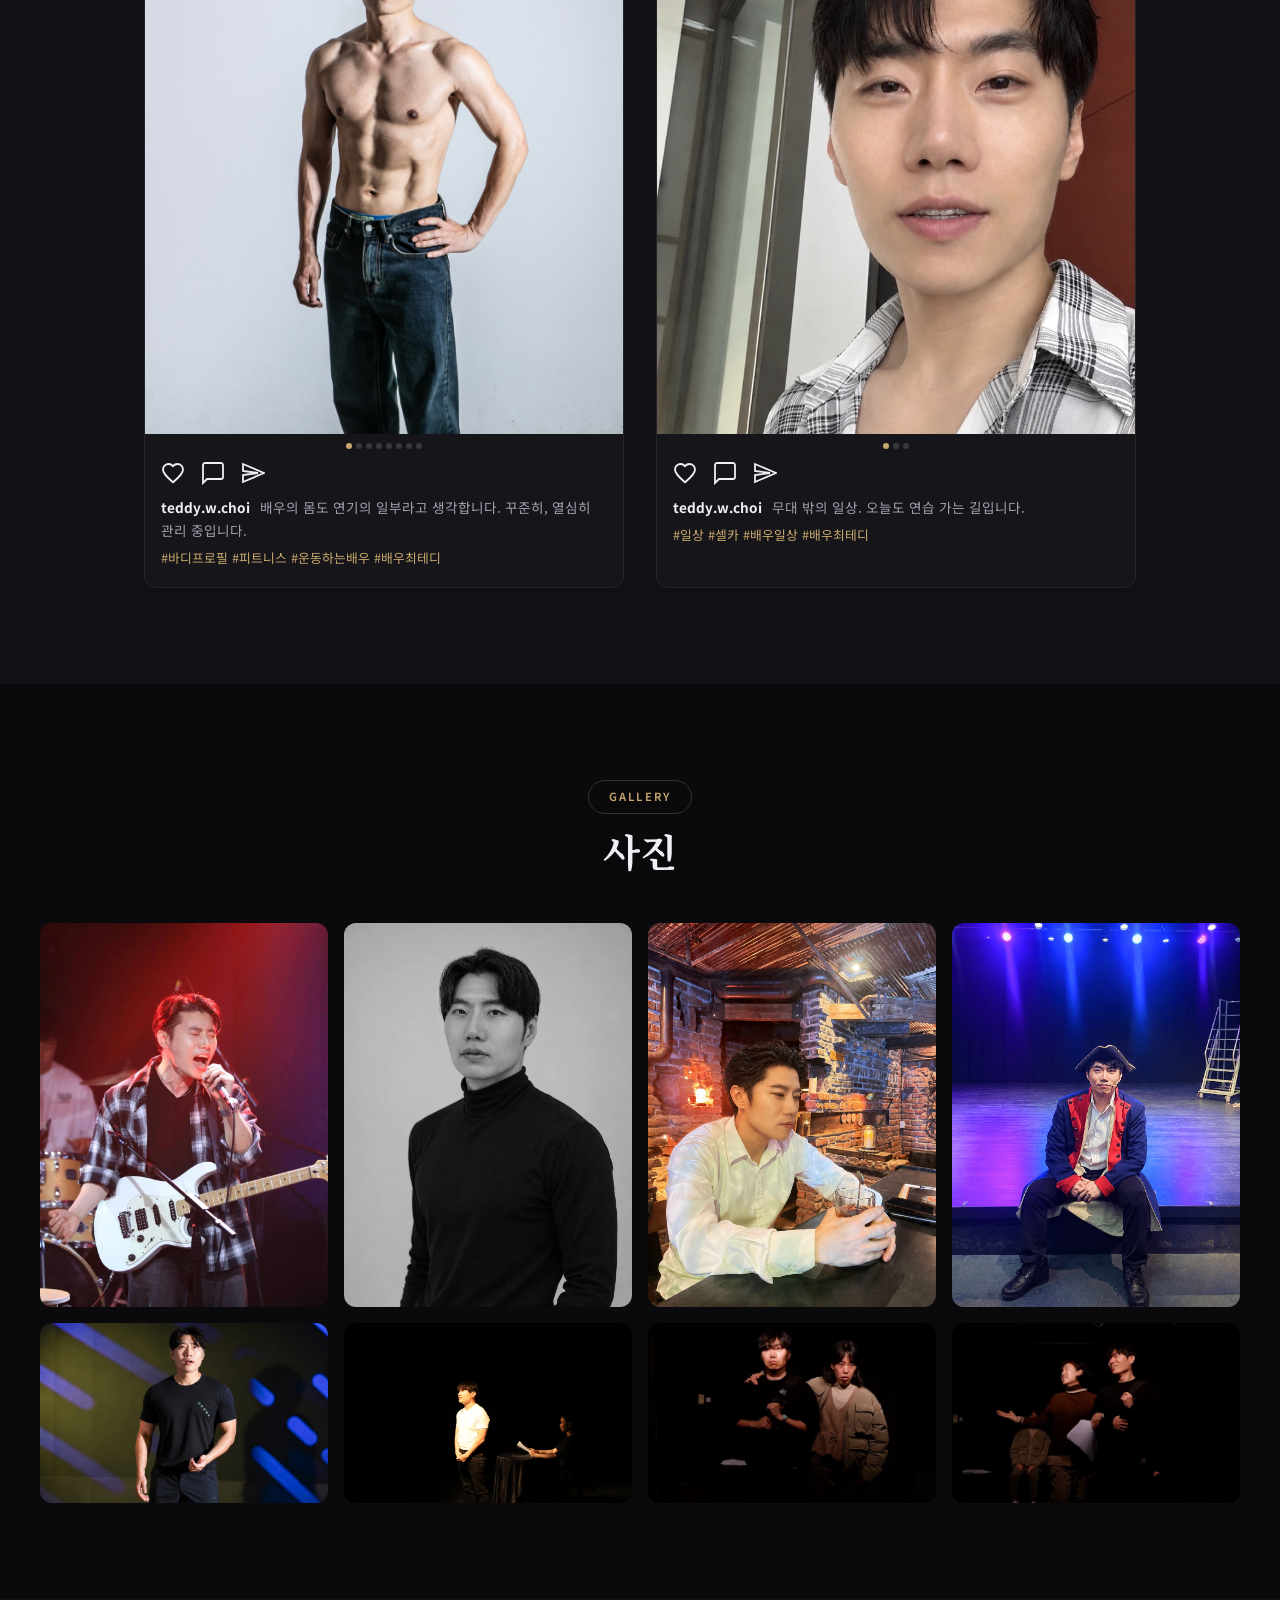
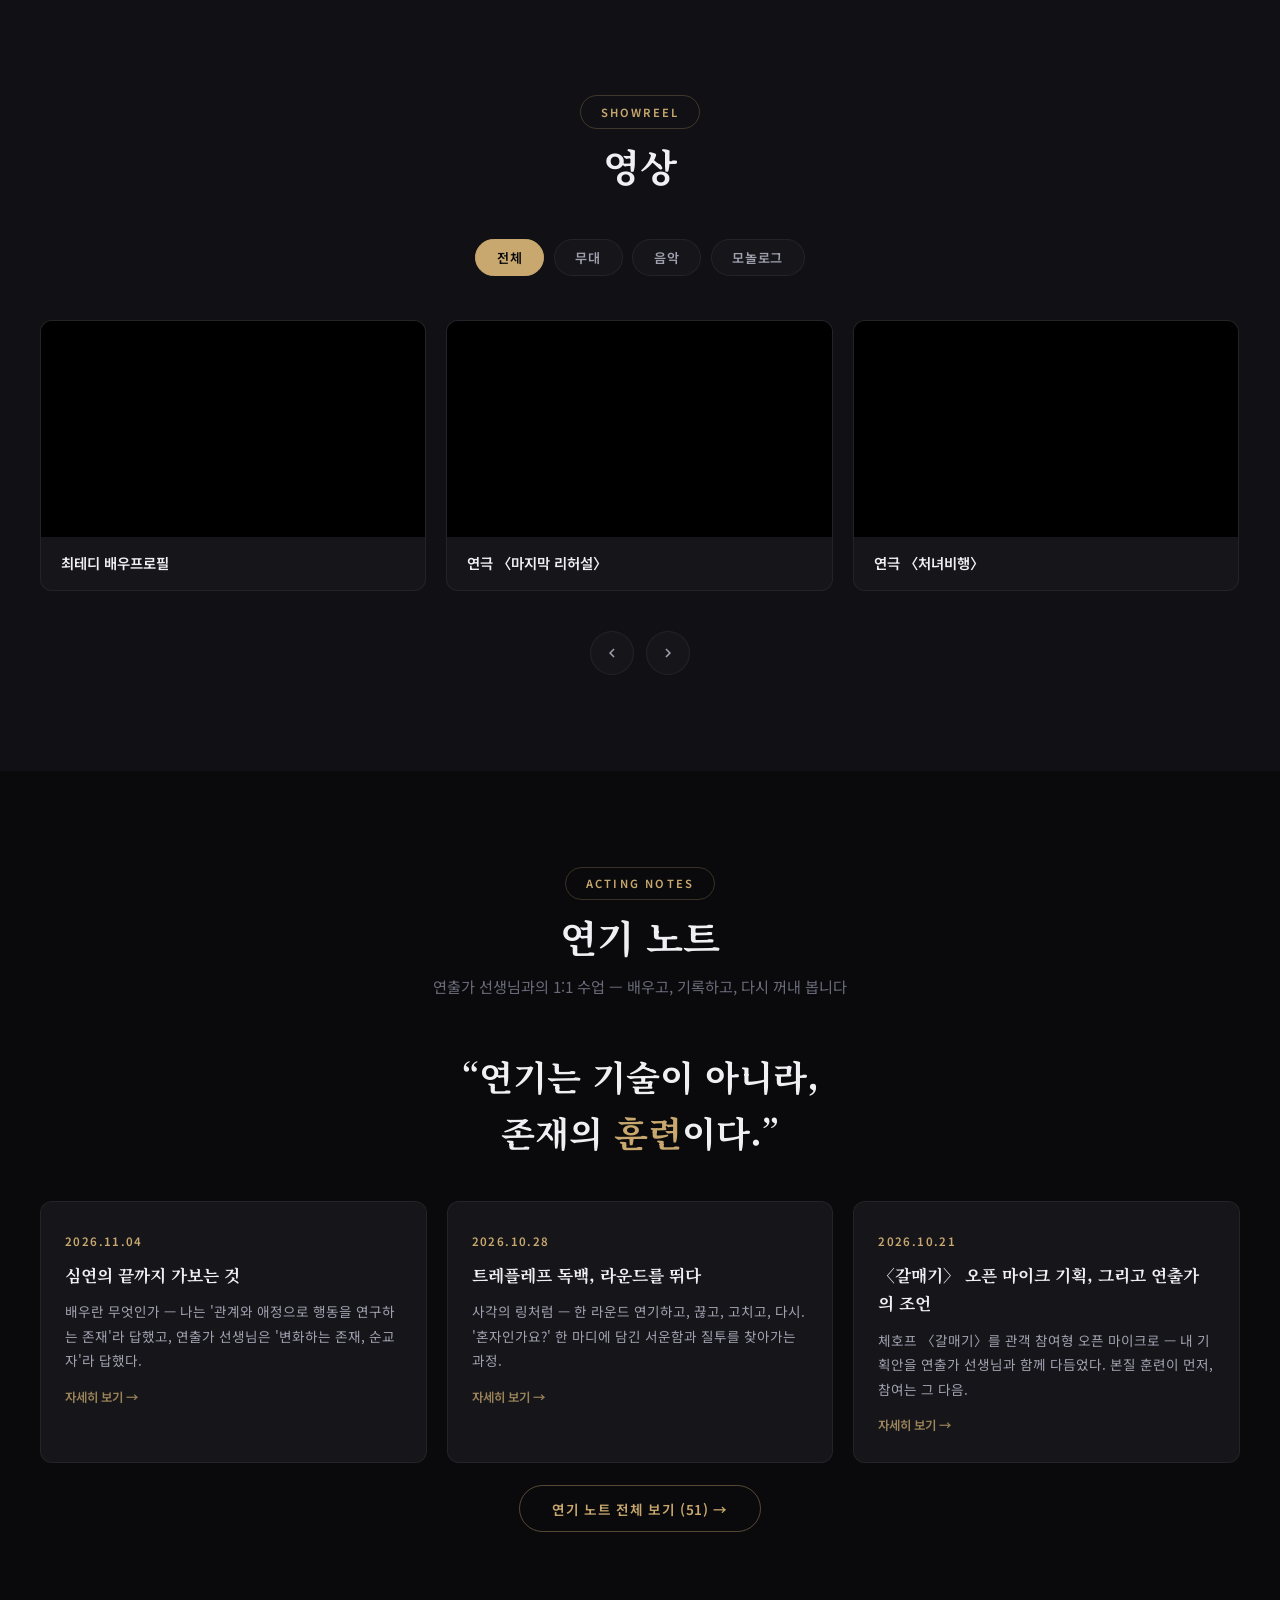
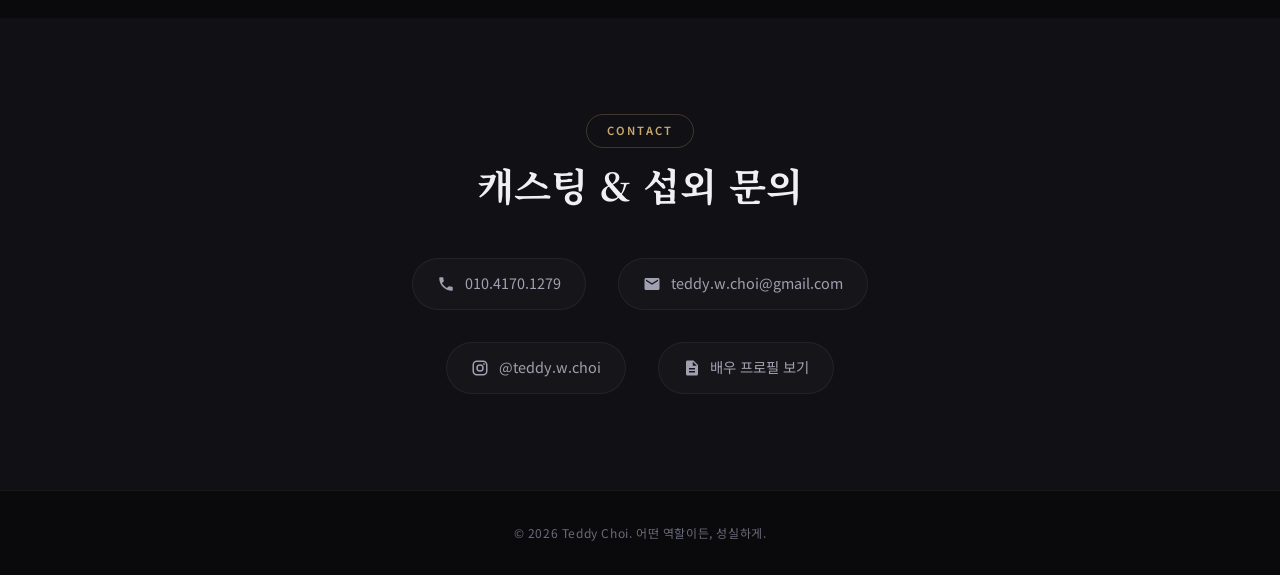
==== commit 6fd6b115: "Remove boxing photo prompt and enlarge preview" ====
--- a/index.html
+++ b/index.html
@@ -16,7 +16,7 @@
   <link rel="preconnect" href="https://fonts.gstatic.com" crossorigin>
   <link href="https://fonts.googleapis.com/css2?family=Noto+Serif+KR:wght@400;700;900&family=Noto+Sans+KR:wght@300;400;500;700&display=swap" rel="stylesheet">
 
-  <link rel="stylesheet" href="style.css?v=14">
+  <link rel="stylesheet" href="style.css?v=16">
 </head>
 <body>
 
@@ -179,15 +179,17 @@
         <div class="skill-name">기타 연주</div>
         <div class="skill-detail">일렉기타 · 어쿠스틱 연주<br>밴드부 / 직장인 밴드 / 찬양팀 반주</div>
       </div>
-      <div class="skill-card skill-card-with-preview fade-in fade-in-delay-2" data-lightbox="images/boxing_medal.jpg" tabindex="0" role="button" aria-label="복싱 입상 메달 사진 보기">
+      <div class="skill-card skill-card-with-preview fade-in fade-in-delay-2" data-lightbox="images/boxing_medal.jpg" tabindex="0" role="button" aria-label="복싱 입상 증빙 보기">
         <div class="skill-icon">🥊</div>
         <div class="skill-name">복싱</div>
-        <div class="skill-detail">전국생활체육복싱대회<br>입상 · 🏅 메달 사진 보기</div>
+        <div class="skill-detail">전국생활체육복싱대회<br>입상</div>
+        <span class="skill-card-preview" aria-hidden="true"><img src="images/boxing_medal.jpg" alt=""></span>
       </div>
       <div class="skill-card skill-card-with-preview fade-in fade-in-delay-3" data-lightbox="images/training-basic-certificate-v2.jpg" tabindex="0" role="button" aria-label="웨이트 트레이닝 베이직 과정 수료증 보기">
         <div class="skill-icon">🏋️</div>
         <div class="skill-name">헬스</div>
         <div class="skill-detail">웨이트 트레이닝 베이직 수료<br>청춘웨이트 · 2026.11.21</div>
+        <span class="skill-card-preview" aria-hidden="true"><img src="images/training-basic-certificate-v2.jpg" alt=""></span>
       </div>
     </div>
   </section>
@@ -249,10 +251,6 @@
       </div>
     </div>
   </section>
-
-  <div class="skill-image-preview" id="skillImagePreview" aria-hidden="true">
-    <img src="" alt="">
-  </div>
 
   <!-- Lightbox -->
   <div class="lightbox" id="lightbox">
--- a/style.css
+++ b/style.css
@@ -1585,10 +1585,12 @@
   outline-offset: 3px;
 }
 
-.skill-image-preview {
-  position: fixed;
-  z-index: 1500;
-  width: min(340px, calc(100vw - 2rem));
+.skill-card-preview {
+  position: absolute;
+  z-index: 20;
+  left: 50%;
+  bottom: calc(100% + 0.75rem);
+  width: min(440px, calc(100vw - 2rem));
   padding: 0.45rem;
   border: 1px solid var(--color-border-hover);
   border-radius: var(--radius-md);
@@ -1597,22 +1599,23 @@
   opacity: 0;
   visibility: hidden;
   pointer-events: none;
-  transform: translateY(0.5rem);
+  transform: translate(-50%, 0.5rem);
   transition: opacity var(--transition-fast), transform var(--transition-fast), visibility var(--transition-fast);
 }
 
-.skill-image-preview.active {
+.skill-card-preview img {
+  display: block;
+  width: 100%;
+  max-height: min(65vh, 560px);
+  object-fit: contain;
+  border-radius: calc(var(--radius-md) - 4px);
+}
+
+.skill-card-with-preview:hover .skill-card-preview,
+.skill-card-with-preview:focus-visible .skill-card-preview {
   opacity: 1;
   visibility: visible;
-  transform: translateY(0);
-}
-
-.skill-image-preview img {
-  display: block;
-  width: 100%;
-  max-height: min(300px, calc(100vh - 2rem));
-  object-fit: contain;
-  border-radius: calc(var(--radius-md) - 4px);
+  transform: translate(-50%, 0);
 }
 
 .skill-icon {
